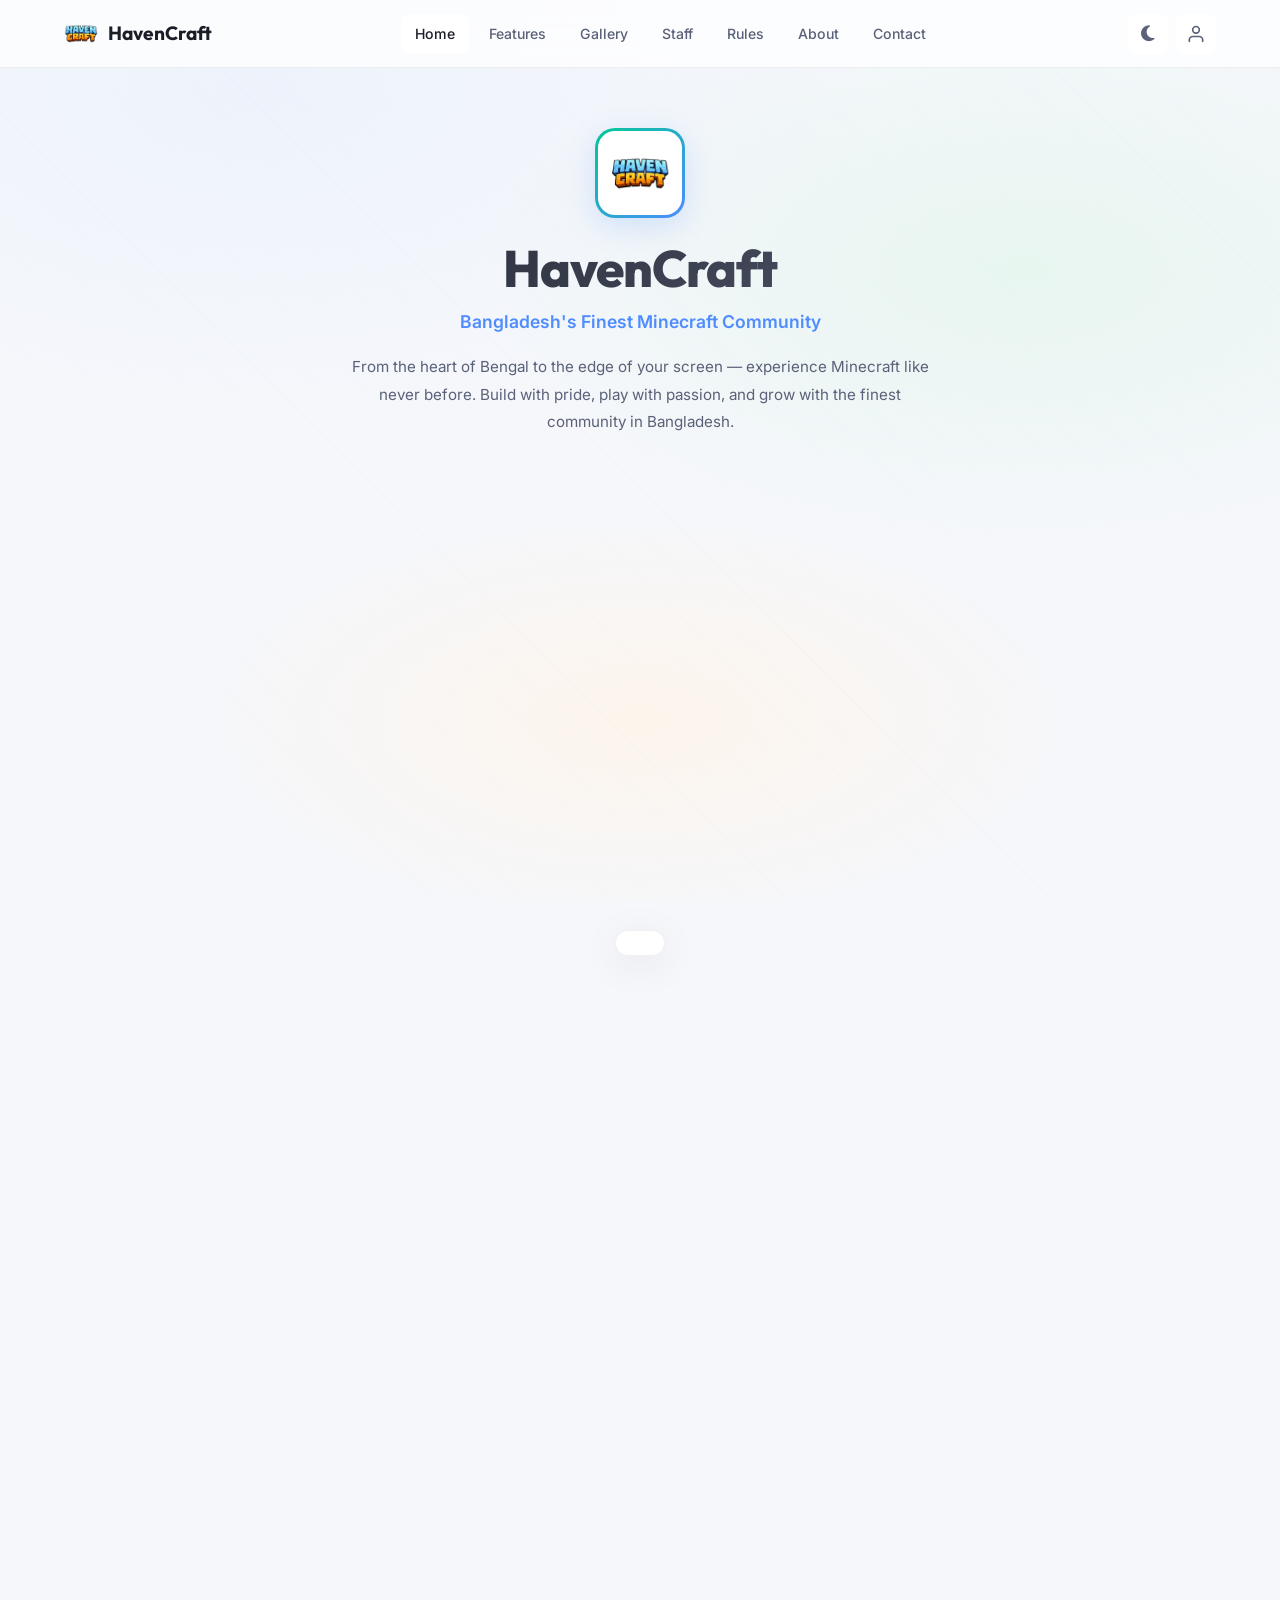
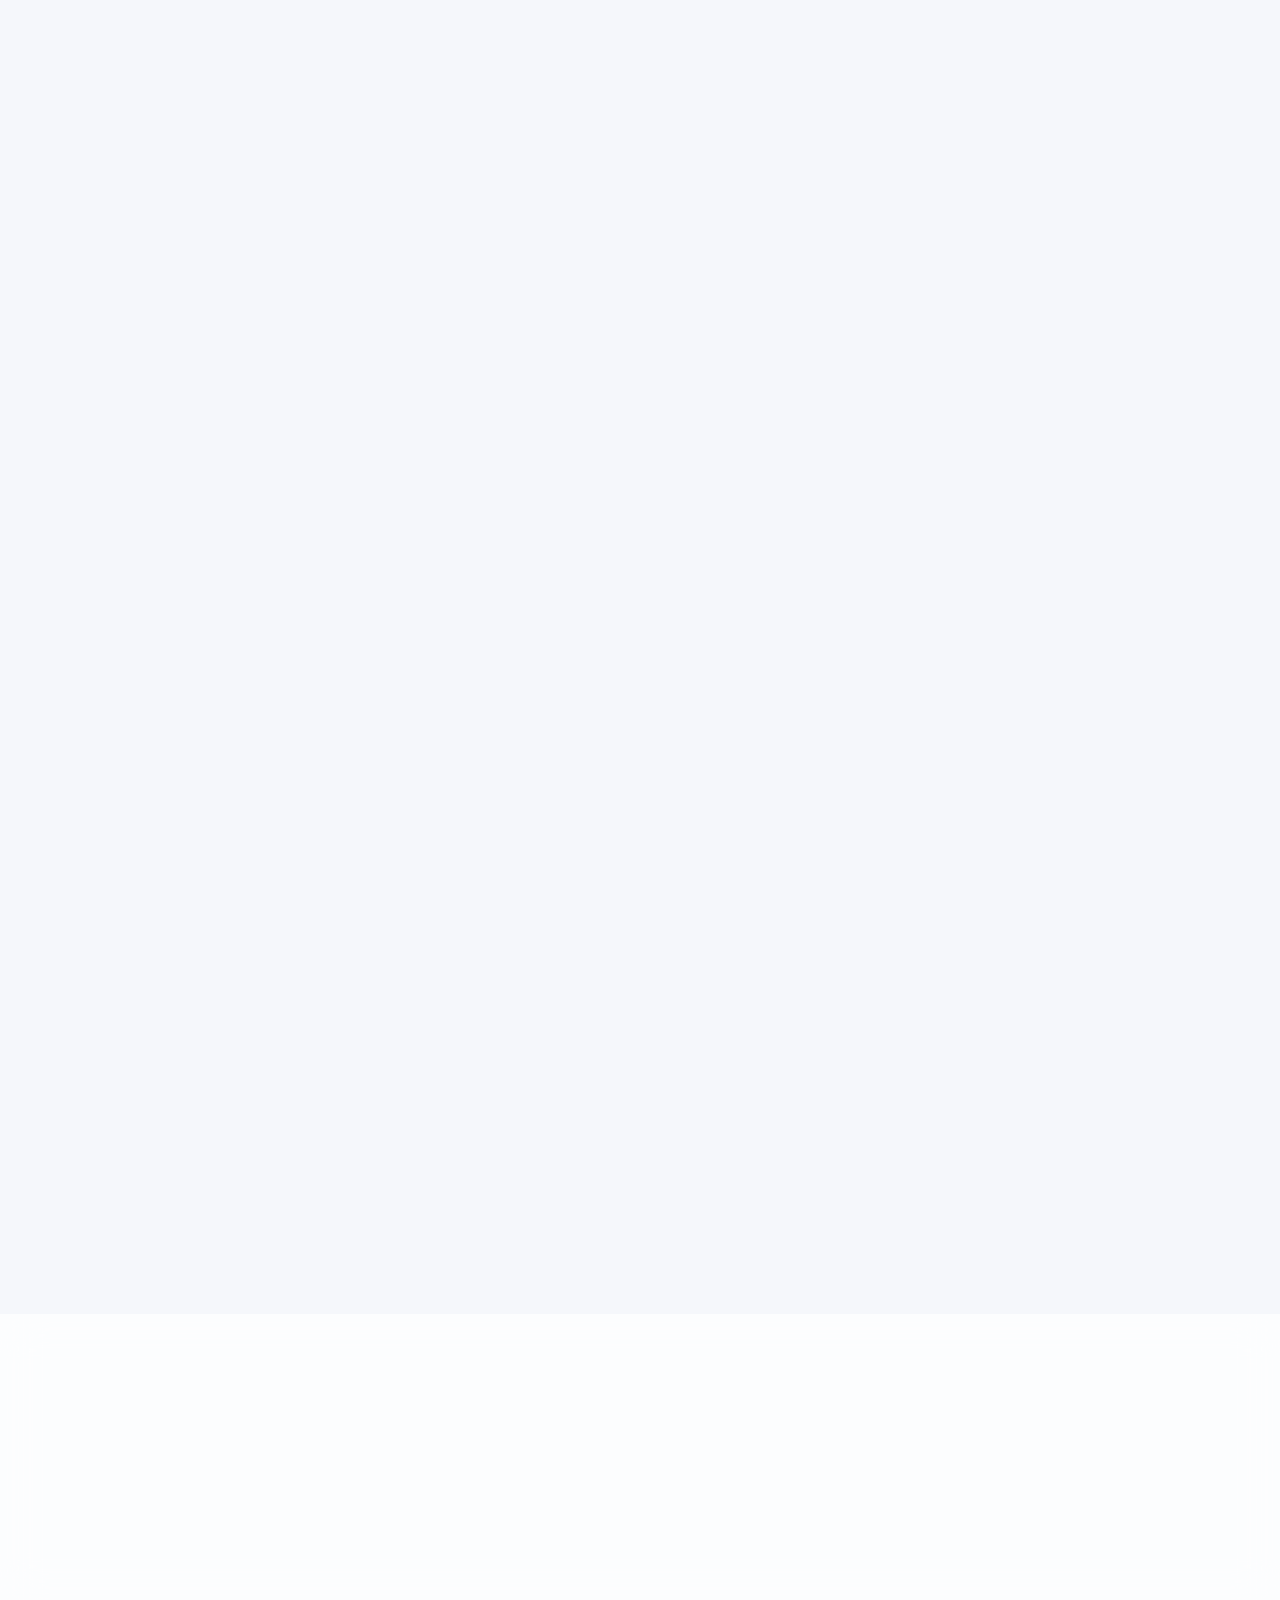
==== index.html @ 1050ac17 "Update index.html" ====
<!DOCTYPE html>
<html lang="en" data-theme="light">

<head>
    <meta charset="UTF-8" />
    <meta name="viewport" content="width=device-width, initial-scale=1.0" />
    <title>HavenCraft — Bangladesh's Finest Minecraft Community</title>
    <meta name="description"
        content="HavenCraft SMP is a Bangladeshi Minecraft survival server with land claim, PvP, and an active community. Join using IP: hvn.bd Port: 25666." />
    <meta name="keywords"
        content="HavenCraft, Minecraft, Bangladesh, Bangladeshi Minecraft Server, SMP, Survival, Java, Bedrock" />

    <!-- Open Graph / Twitter Meta Tags -->
    <meta property="og:type" content="website">
    <meta property="og:title" content="HavenCraft SMP - Bangladeshi Minecraft Server">
    <meta property="og:description"
        content="HavenCraft SMP is a Bangladeshi Minecraft survival server with land claim, PvP, and an active community. Join using IP: hvn.bd Port: 25666.">
    <meta property="og:image" content="logo.png">
    <meta name="twitter:card" content="summary_large_image">

    <!-- Favicon & Fonts & Icons -->
    <link rel="icon" href="logo.png" type="image/png" />
    <link rel="stylesheet" href="https://cdnjs.cloudflare.com/ajax/libs/font-awesome/6.4.0/css/all.min.css" />
    <link rel="stylesheet" href="style.css" />
</head>

<body>

    <!-- ============================================
       NAVBAR
       ============================================ -->
    <nav class="navbar" id="navbar">
        <div class="container">
            <a href="#" class="nav-brand">
                <img src="logo.png" alt="HavenCraft Logo" class="brand-logo" loading="lazy"
                    onerror="this.style.display='none';this.nextElementSibling.style.display='flex';" />
                <div class="brand-icon" style="display:none;">HC</div>
                <span>HavenCraft</span>
            </a>

            <div class="nav-links" id="navLinks">
                <a href="index.html" class="active">Home</a>
                <a href="features.html">Features</a>
                <a href="gallery.html">Gallery</a>
                <a href="staff.html">Staff</a>
                <a href="rules.html">Rules</a>
                <a href="about.html">About</a>
                <a href="contact.html">Contact</a>
            </div>

            <div class="nav-actions">
                <button class="nav-action-btn" id="themeToggle" aria-label="Toggle dark mode">
                    <i class="fa-solid fa-moon theme-icon"></i>
                </button>

                <!-- User / Gametag Login -->
                <div class="user-menu-wrapper" id="userMenuWrapper">
                    <button class="nav-action-btn user-btn" id="userBtn" aria-label="User account">
                        <img src="" alt="" class="user-head" id="userHead" style="display:none;" loading="lazy" />
                        <svg class="user-icon-svg" id="userIconDefault" width="20" height="20" viewBox="0 0 24 24"
                            fill="none" stroke="currentColor" stroke-width="2" stroke-linecap="round"
                            stroke-linejoin="round">
                            <path d="M20 21v-2a4 4 0 0 0-4-4H8a4 4 0 0 0-4 4v2"></path>
                            <circle cx="12" cy="7" r="4"></circle>
                        </svg>
                    </button>
                    <div class="user-dropdown" id="userDropdown">
                        <div class="user-dropdown-header">Login with Gametag</div>
                        <div class="user-dropdown-body">
                            <input type="text" id="gametagInput" class="gametag-input"
                                placeholder="Enter Minecraft username..." maxlength="16" />
                            <button class="btn btn-primary btn-sm gametag-submit" id="gametagSubmit">Login</button>
                        </div>
                        <div class="user-dropdown-logged" id="userLoggedIn" style="display:none;">
                            <img src="" alt="" class="user-dropdown-avatar" id="userDropdownAvatar" loading="lazy" />
                            <span class="user-dropdown-name" id="userDropdownName"></span>
                            <button class="btn btn-outline btn-sm" id="userLogout">Logout</button>
                        </div>
                    </div>
                </div>

                <button class="hamburger" id="hamburger" aria-label="Toggle menu">
                    <span></span>
                    <span></span>
                    <span></span>
                </button>
            </div>
        </div>
    </nav>

    <!-- ============================================
       HERO SECTION
       ============================================ -->
    <section class="hero" id="hero">
        <div class="container">

            <!-- Logo -->
            <div class="hero-logo">
                <div class="logo-shape">
                    <img src="logo.png" alt="HavenCraft Logo" class="hero-logo-img" loading="eager"
                        onerror="this.style.display='none';this.nextElementSibling.style.display='block';" />
                    <span class="logo-inner" style="display:none;">HC</span>
                </div>
            </div>

            <h1 class="hero-title" id="heroTitle">HavenCraft</h1>
            <p class="subtitle">Bangladesh's Finest Minecraft Community</p>
            <p class="description">
                From the heart of Bengal to the edge of your screen — experience Minecraft like never before.
                Build with pride, play with passion, and grow with the finest community in Bangladesh.
            </p>

            <!-- Player Status Card -->
            <div class="player-card reveal">
                <div class="status-badge" id="statusBadge">
                    <span class="status-dot"></span>
                    <span id="statusText">Connecting...</span>
                </div>

                <div class="player-count" id="playerCountLarge">
                    <span class="loading-skeleton"
                        style="display:inline-block;width:120px;height:40px;vertical-align:middle"></span>
                </div>

                <div class="server-ip-display" onclick="copyIP(this)" title="Click to copy">
                    <span>hvn.bd</span>
                    <i class="fa-solid fa-copy copy-icon"></i>
                </div>
            </div>

            <!-- Buttons -->
            <div class="hero-buttons reveal">
                <a href="https://discord.gg/3bBUcqCyz4" class="btn btn-primary"><i class="fa-brands fa-discord"></i>
                    Join Discord</a>
                <a href="https://www.facebook.com/hvnbd" class="btn btn-secondary"><i class="fa-solid fa-book"></i>
                    Blog</a>
            </div>

        </div>
    </section>

    <!-- ============================================
       WHY CHOOSE HAVENCRAFT
       ============================================ -->
    <section class="features" id="features">
        <div class="container">
            <div class="section-header reveal">
                <h2>Why HavenCraft?</h2>
                <p>Powerful tech. Rich culture. Real connections. From zero-lag gameplay to vibrant cultural events,
                    everything you love about Minecraft, crafted specifically for Bangladesh, with a community where
                    every player belongs.</p>
            </div>

            <div class="features-grid reveal-stagger">
                <div class="feature-card">
                    <div class="feature-icon"><i class="fa-solid fa-landmark"></i></div>
                    <h3>Festivals, Reimagined</h3>
                    <p>Your favorite Bangladeshi celebrations — now in Minecraft. Special events, cultural challenges,
                        and dedicated worlds where our traditions thrive.</p>
                </div>
                <div class="feature-card">
                    <div class="feature-icon"><i class="fa-solid fa-handshake"></i></div>
                    <h3>Active Bangladeshi Community</h3>
                    <p>Every division. Every district. One incredible community. Your next great friendship starts here.
                    </p>
                </div>
                <div class="feature-card">
                    <div class="feature-icon"><i class="fa-solid fa-hammer"></i></div>
                    <h3>Craft Our Landmarks</h3>
                    <p>Join hundreds of builders bringing Bangladesh to life. From Mughal forts to modern marvels, every
                        block celebrates our story. Your masterpiece starts here.</p>
                </div>
            </div>
        </div>
    </section>

    <!-- ============================================
       SERVER STATISTICS
       ============================================ -->
    <section class="statistics" id="statistics">
        <div class="container">
            <div class="section-header reveal">
                <h2>Server Statistics</h2>
                <p>Real-time HavenCraft Statistics</p>
            </div>

            <div class="stats-grid reveal-stagger">
                <div class="stat-card">
                    <div class="stat-icon"><i class="fa-solid fa-users"></i></div>
                    <div class="stat-value" id="statPlayers">—</div>
                    <div class="stat-label">Players Online</div>
                </div>
                <div class="stat-card">
                    <div class="stat-value" id="statStatus">
                        <span class="status-indicator status-indicator-lg" id="statusIndicator">
                            <span class="dot"></span> Checking...
                        </span>
                    </div>
                    <div class="stat-label">Server Status</div>
                </div>
                <div class="stat-card">
                    <div class="stat-icon"><i class="fa-solid fa-clock"></i></div>
                    <div class="stat-value">24/7</div>
                    <div class="stat-label">Uptime</div>
                </div>
                <div class="stat-card">
                    <div class="stat-icon"><i class="fa-solid fa-gamepad"></i></div>
                    <div class="stat-value">1.21+</div>
                    <div class="stat-label">Supported Version</div>
                </div>
            </div>
        </div>
    </section>

    <!-- ============================================
       JOIN GUIDE
       ============================================ -->
    <section class="join-guide" id="join">
        <div class="container">
            <div class="section-header reveal">
                <h2>How to Join HavenCraft</h2>
                <p>Getting started is easy! Follow these three simple steps to join our community.</p>
            </div>
            <div class="join-steps reveal-stagger">
                <div class="step-card">
                    <div class="step-icon"><i class="fa-solid fa-gamepad"></i></div>
                    <h3>1. Open Minecraft</h3>
                    <p>Launch Minecraft Java or Bedrock Edition (Version 1.21+ recommended).</p>
                </div>
                <div class="step-card">
                    <div class="step-icon"><i class="fa-solid fa-server"></i></div>
                    <h3>2. Add Server</h3>
                    <p>Go to Multiplayer, click "Add Server", and enter our details.</p>
                </div>
                <div class="step-card">
                    <div class="step-icon"><i class="fa-solid fa-play"></i></div>
                    <h3>3. Connect & Play</h3>
                    <p>Server Address: <strong>hvn.bd</strong><br>Port: <strong>25666</strong></p>
                </div>
            </div>
        </div>
    </section>

    <!-- ============================================
       FAQ SECTION
       ============================================ -->
    <section class="faq" id="faq">
        <div class="container">
            <div class="section-header reveal">
                <h2>Frequently Asked Questions</h2>
                <p>Got questions? We've got answers.</p>
            </div>
            <div class="faq-grid reveal-stagger">
                <div class="faq-item">
                    <h3><i class="fa-solid fa-circle-question text-primary"></i> Is Bedrock supported?</h3>
                    <p>Yes! You can join using Minecraft Bedrock Edition. Just use IP: <strong>hvn.bd</strong> and Port:
                        <strong>25666</strong>.
                    </p>
                </div>
                <div class="faq-item">
                    <h3><i class="fa-solid fa-circle-question text-primary"></i> Which version can join?</h3>
                    <p>Our server supports versions 1.21 and above to ensure the best performance and features.</p>
                </div>
                <div class="faq-item">
                    <h3><i class="fa-solid fa-circle-question text-primary"></i> Is PvP allowed?</h3>
                    <p>PvP is enabled in specific zones and arenas, but survival builds are protected from griefing.</p>
                </div>
                <div class="faq-item">
                    <h3><i class="fa-solid fa-circle-question text-primary"></i> How do I claim land?</h3>
                    <p>We use a simple claim system. Use a golden shovel to select the corners of your land to protect
                        it.</p>
                </div>
            </div>
        </div>
    </section>

    <!-- ============================================
       READY TO JOIN (CTA)
       ============================================ -->
    <section class="cta-section" id="cta">
        <div class="container">
            <div class="cta-content reveal">

                <h2>Are you ready to join?</h2>
                <p>
                    Come be a part of the largest Bangladeshi Minecraft community. Explore cultural
                    landmarks, meet fellow players, and build your own legacy in our vibrant world. Let’s celebrate our
                    culture, one block at a time!
                </p>

                <!-- Large IP Box -->
                <div class="ip-display-box">
                    <div class="ip-display-label">Server Address</div>
                    <div class="ip-display-value">hvn.bd</div>
                    <button class="copy-ip-btn" onclick="copyIP(this)">
                        <svg width="16" height="16" viewBox="0 0 24 24" fill="none" stroke="currentColor"
                            stroke-width="2.5" stroke-linecap="round" stroke-linejoin="round">
                            <rect x="9" y="9" width="13" height="13" rx="2" ry="2"></rect>
                            <path d="M5 15H4a2 2 0 0 1-2-2V4a2 2 0 0 1 2-2h9a2 2 0 0 1 2 2v1"></path>
                        </svg>
                        <span class="copy-btn-text">Copy IP</span>
                    </button>
                </div>

                <!-- Connection Boxes -->
                <div class="connection-boxes">
                    <!-- Java Edition -->
                    <div class="connection-box">
                        <div class="connection-box-icon">
                            <svg width="28" height="28" viewBox="0 0 24 24" fill="none" stroke="currentColor"
                                stroke-width="1.5">
                                <path d="M2 12c0 5.523 4.477 10 10 10s10-4.477 10-10S17.523 2 12 2 2 6.477 2 12z" />
                                <path d="M8 14s1.5 2 4 2 4-2 4-2" />
                                <path d="M9 9h.01M15 9h.01" />
                            </svg>
                        </div>
                        <h3>Java Edition</h3>
                        <div class="connection-address">hvn.bd:25666</div>
                        <p>Use this address to connect from <strong>Minecraft Java Edition</strong>.</p>
                    </div>
                    <!-- Bedrock Edition -->
                    <div class="connection-box">
                        <div class="connection-box-icon">
                            <svg width="28" height="28" viewBox="0 0 24 24" fill="none" stroke="currentColor"
                                stroke-width="1.5">
                                <rect x="5" y="2" width="14" height="20" rx="2" ry="2" />
                                <path d="M12 18h.01" />
                            </svg>
                        </div>
                        <h3>Bedrock Edition</h3>
                        <div class="connection-address-split">
                            <div>IP: <strong>hvn.bd</strong></div>
                            <div>Port: <strong>25666</strong></div>
                        </div>
                        <p>Use this IP and port to connect from <strong>Minecraft Bedrock Edition</strong>.</p>
                    </div>
                </div>

                <!-- CTA Buttons -->
                <div class="cta-buttons">
                    <a href="https://discord.gg/3bBUcqCyz4" class="btn btn-primary btn-sm" target="_blank"
                        rel="noopener noreferrer"><i class="fa-brands fa-discord"></i> Discord Community</a>
                    <a href="#" class="btn btn-accent btn-sm" target="_blank" rel="noopener noreferrer"><i
                            class="fa-solid fa-shopping-cart"></i> Store</a>
                </div>

            </div>
        </div>
    </section>

    <!-- ============================================
       SOCIAL MEDIA SECTION
       ============================================ -->
    <section class="social-section" id="social">
        <div class="container">
            <div class="section-header reveal">
                <h2>Connect With Us</h2>
                <p>Follow us on social media for updates, events, and community highlights.</p>
            </div>
            <div class="social-icons-row reveal">
                <a href="https://discord.gg/3bBUcqCyz4" class="social-icon-card" title="Discord" aria-label="Discord"
                    target="_blank" rel="noopener noreferrer">
                    <svg viewBox="0 0 24 24" width="32" height="32" fill="currentColor">
                        <path
                            d="M20.317 4.37a19.791 19.791 0 0 0-4.885-1.515.074.074 0 0 0-.079.037c-.21.375-.444.864-.608 1.25a18.27 18.27 0 0 0-5.487 0 12.64 12.64 0 0 0-.617-1.25.077.077 0 0 0-.079-.037A19.736 19.736 0 0 0 3.677 4.37a.07.07 0 0 0-.032.027C.533 9.046-.32 13.58.099 18.057a.082.082 0 0 0 .031.057 19.9 19.9 0 0 0 5.993 3.03.078.078 0 0 0 .084-.028 14.09 14.09 0 0 0 1.226-1.994.076.076 0 0 0-.041-.106 13.107 13.107 0 0 1-1.872-.892.077.077 0 0 1-.008-.128 10.2 10.2 0 0 0 .372-.292.074.074 0 0 1 .077-.01c3.928 1.793 8.18 1.793 12.062 0a.074.074 0 0 1 .078.01c.12.098.246.198.373.292a.077.077 0 0 1-.006.127 12.299 12.299 0 0 1-1.873.892.077.077 0 0 0-.041.107c.36.698.772 1.362 1.225 1.993a.076.076 0 0 0 .084.028 19.839 19.839 0 0 0 6.002-3.03.077.077 0 0 0 .032-.054c.5-5.177-.838-9.674-3.549-13.66a.061.061 0 0 0-.031-.03zM8.02 15.33c-1.183 0-2.157-1.085-2.157-2.419 0-1.333.956-2.419 2.157-2.419 1.21 0 2.176 1.095 2.157 2.42 0 1.333-.956 2.418-2.157 2.418zm7.975 0c-1.183 0-2.157-1.085-2.157-2.419 0-1.333.955-2.419 2.157-2.419 1.21 0 2.176 1.095 2.157 2.42 0 1.333-.946 2.418-2.157 2.418z" />
                    </svg>
                    <span>Discord</span>
                </a>
                <a href="https://www.facebook.com/hvnbd" class="social-icon-card" title="Facebook" aria-label="Facebook"
                    target="_blank" rel="noopener noreferrer">
                    <svg viewBox="0 0 24 24" width="32" height="32" fill="currentColor">
                        <path
                            d="M24 12.073c0-6.627-5.373-12-12-12s-12 5.373-12 12c0 5.99 4.388 10.954 10.125 11.854v-8.385H7.078v-3.47h3.047V9.43c0-3.007 1.792-4.669 4.533-4.669 1.312 0 2.686.235 2.686.235v2.953H15.83c-1.491 0-1.956.925-1.956 1.874v2.25h3.328l-.532 3.47h-2.796v8.385C19.612 23.027 24 18.062 24 12.073z" />
                    </svg>
                    <span>Facebook</span>
                </a>
                <a href="https://www.youtube.com/hvnbd" class="social-icon-card" title="YouTube" aria-label="YouTube"
                    target="_blank" rel="noopener noreferrer">
                    <svg viewBox="0 0 24 24" width="32" height="32" fill="currentColor">
                        <path
                            d="M23.498 6.186a3.016 3.016 0 0 0-2.122-2.136C19.505 3.545 12 3.545 12 3.545s-7.505 0-9.377.505A3.017 3.017 0 0 0 .502 6.186C0 8.07 0 12 0 12s0 3.93.502 5.814a3.016 3.016 0 0 0 2.122 2.136c1.871.505 9.376.505 9.376.505s7.505 0 9.377-.505a3.015 3.015 0 0 0 2.122-2.136C24 15.93 24 12 24 12s0-3.93-.502-5.814zM9.545 15.568V8.432L15.818 12l-6.273 3.568z" />
                    </svg>
                    <span>YouTube</span>
                </a>
                <a href="https://www.instagram.com/hvnbd" class="social-icon-card" title="Instagram"
                    aria-label="Instagram" target="_blank" rel="noopener noreferrer">
                    <svg viewBox="0 0 24 24" width="32" height="32" fill="currentColor">
                        <path
                            d="M12 0C8.74 0 8.333.015 7.053.072 5.775.132 4.905.333 4.14.63c-.789.306-1.459.717-2.126 1.384S.935 3.35.63 4.14C.333 4.905.131 5.775.072 7.053.012 8.333 0 8.74 0 12s.015 3.667.072 4.947c.06 1.277.261 2.148.558 2.913.306.788.717 1.459 1.384 2.126.667.666 1.336 1.079 2.126 1.384.766.296 1.636.499 2.913.558C8.333 23.988 8.74 24 12 24s3.667-.015 4.947-.072c1.277-.06 2.148-.262 2.913-.558.788-.306 1.459-.718 2.126-1.384.666-.667 1.079-1.335 1.384-2.126.296-.765.499-1.636.558-2.913.06-1.28.072-1.687.072-4.947s-.015-3.667-.072-4.947c-.06-1.277-.262-2.149-.558-2.913-.306-.789-.718-1.459-1.384-2.126C21.319 1.347 20.651.935 19.86.63c-.765-.297-1.636-.499-2.913-.558C15.667.012 15.26 0 12 0zm0 2.16c3.203 0 3.585.016 4.85.071 1.17.055 1.805.249 2.227.415.562.217.96.477 1.382.896.419.42.679.819.896 1.381.164.422.36 1.057.413 2.227.057 1.266.07 1.646.07 4.85s-.015 3.585-.074 4.85c-.061 1.17-.256 1.805-.421 2.227-.224.562-.479.96-.899 1.382-.419.419-.824.679-1.38.896-.42.164-1.065.36-2.235.413-1.274.057-1.649.07-4.859.07-3.211 0-3.586-.015-4.859-.074-1.171-.061-1.816-.256-2.236-.421-.569-.224-.96-.479-1.379-.899-.421-.419-.69-.824-.9-1.38-.165-.42-.359-1.065-.42-2.235-.045-1.26-.061-1.649-.061-4.844 0-3.196.016-3.586.061-4.861.061-1.17.255-1.814.42-2.234.21-.57.479-.96.9-1.381.419-.419.81-.689 1.379-.898.42-.166 1.051-.361 2.221-.421 1.275-.045 1.65-.06 4.859-.06l.045.03zm0 3.678a6.162 6.162 0 1 0 0 12.324 6.162 6.162 0 1 0 0-12.324zM12 16c-2.21 0-4-1.79-4-4s1.79-4 4-4 4 1.79 4 4-1.79 4-4 4zm7.846-10.405a1.441 1.441 0 1 1-2.882 0 1.441 1.441 0 0 1 2.882 0z" />
                    </svg>
                    <span>Instagram</span>
                </a>
            </div>
        </div>
    </section>

    <!-- ============================================
       FOOTER
       ============================================ -->
    <footer class="footer" id="footer" style="padding: 40px 0; margin-top: 60px; text-align: center;">
        <div class="container" style="border-top: 1px solid var(--border); padding-top: 40px;">
            <div style="margin-bottom: 20px;">
                <a href="index.html"
                    style="color: var(--text-secondary); text-decoration: none; margin: 0 10px; font-weight: 500;">Home</a>
                <a href="features.html"
                    style="color: var(--text-secondary); text-decoration: none; margin: 0 10px; font-weight: 500;">Features</a>
                <a href="rules.html"
                    style="color: var(--text-secondary); text-decoration: none; margin: 0 10px; font-weight: 500;">Rules</a>
                <a href="gallery.html"
                    style="color: var(--text-secondary); text-decoration: none; margin: 0 10px; font-weight: 500;">Gallery</a>
            </div>
            <div style="margin-bottom: 20px;">
                <a href="https://discord.gg/3bBUcqCyz4" target="_blank" rel="noopener noreferrer"
                    style="color: var(--primary); font-size: 1.8rem; text-decoration: none; display: inline-block; transition: transform 0.2s;"
                    onmouseover="this.style.transform='scale(1.1)'" onmouseout="this.style.transform='scale(1)'"><i
                        class="fa-brands fa-discord"></i></a>
            </div>
            <p style="color: var(--text-muted); font-size: 0.95rem; line-height: 1.6;">
                &copy; 2026 HavenCraft SMP<br>
                Bangladeshi Minecraft Community
            </p>
        </div>
    </footer>

    <!-- Toast Notification -->
    <div class="toast" id="toast"></div>

    <!-- Hidden elements for JS references -->
    <span id="playerCount" style="display:none">0</span>
    <span id="playerMax" style="display:none">0</span>

    <script src="script.js"></script>
</body>

</html>
---- style.css ----
/* ============================================
   HavenCraft — Minecraft Server Website
   Design System & Styles
   ============================================ */

@import url('https://fonts.googleapis.com/css2?family=Inter:wght@300;400;500;600;700&family=Outfit:wght@400;500;600;700;800&display=swap');

/* --- CSS Custom Properties --- */
:root {
  --primary: #4f8cff;
  --secondary: #00c896;
  --accent: #ff8a00;
  --bg-gradient-1: #eef3fb;
  --bg-gradient-2: #e8f6f0;
  --bg-gradient-3: #fdf5ec;
  --bg: #f5f7fb;
  --surface: rgba(255, 255, 255, 0.72);
  --surface-solid: #ffffff;
  --surface-hover: rgba(255, 255, 255, 0.88);
  --text: #1a1d26;
  --text-secondary: #5a6178;
  --text-muted: #8b92a8;
  --border: rgba(0, 0, 0, 0.06);
  --border-strong: rgba(0, 0, 0, 0.1);
  --shadow-sm: 0 2px 8px rgba(0, 0, 0, 0.04);
  --shadow-md: 0 4px 20px rgba(0, 0, 0, 0.06);
  --shadow-lg: 0 8px 40px rgba(0, 0, 0, 0.08);
  --shadow-xl: 0 16px 60px rgba(0, 0, 0, 0.1);
  --radius-sm: 8px;
  --radius-md: 14px;
  --radius-lg: 20px;
  --radius-xl: 28px;
  --blur: 20px;
  --font-body: 'Inter', -apple-system, sans-serif;
  --font-heading: 'Outfit', 'Inter', sans-serif;
  --nav-height: 68px;
  --online-glow: #00c896;
  --transition: 0.3s cubic-bezier(0.4, 0, 0.2, 1);
}

/* --- Dark Mode --- */
[data-theme="dark"] {
  --bg-gradient-1: #0f1117;
  --bg-gradient-2: #111520;
  --bg-gradient-3: #15121a;
  --bg: #0e1018;
  --surface: rgba(30, 34, 48, 0.72);
  --surface-solid: #1a1e2e;
  --surface-hover: rgba(36, 40, 58, 0.88);
  --text: #e8eaf0;
  --text-secondary: #a0a6bc;
  --text-muted: #6b7190;
  --border: rgba(255, 255, 255, 0.06);
  --border-strong: rgba(255, 255, 255, 0.1);
  --shadow-sm: 0 2px 8px rgba(0, 0, 0, 0.2);
  --shadow-md: 0 4px 20px rgba(0, 0, 0, 0.25);
  --shadow-lg: 0 8px 40px rgba(0, 0, 0, 0.3);
  --shadow-xl: 0 16px 60px rgba(0, 0, 0, 0.35);
}

/* --- Reset & Base --- */
*,
*::before,
*::after {
  margin: 0;
  padding: 0;
  box-sizing: border-box;
}

html {
  scroll-behavior: smooth;
  font-size: 16px;
}

body {
  font-family: var(--font-body);
  color: var(--text);
  background: var(--bg);
  line-height: 1.7;
  overflow-x: hidden;
  min-height: 100vh;
}

body::before {
  content: '';
  position: fixed;
  inset: 0;
  z-index: -2;
  background:
    radial-gradient(ellipse 80% 60% at 20% 10%, var(--bg-gradient-1) 0%, transparent 60%),
    radial-gradient(ellipse 70% 50% at 80% 30%, var(--bg-gradient-2) 0%, transparent 60%),
    radial-gradient(ellipse 60% 40% at 50% 80%, var(--bg-gradient-3) 0%, transparent 60%),
    var(--bg);
}

body::after {
  content: '';
  position: fixed;
  inset: 0;
  z-index: -1;
  background-image:
    repeating-linear-gradient(45deg,
      transparent,
      transparent 30px,
      rgba(79, 140, 255, 0.015) 30px,
      rgba(79, 140, 255, 0.015) 31px);
  pointer-events: none;
}

a {
  text-decoration: none;
  color: inherit;
  transition: color var(--transition);
}

img {
  max-width: 100%;
  display: block;
}

ul {
  list-style: none;
}

h1,
h2,
h3,
h4,
h5,
h6 {
  font-family: var(--font-heading);
  font-weight: 700;
  line-height: 1.2;
  color: var(--text);
}

.container {
  width: 100%;
  max-width: 1200px;
  margin: 0 auto;
  padding: 0 24px;
}

section {
  padding: 80px 0;
}

/* ============================================
   NAVBAR
   ============================================ */
.navbar {
  position: fixed;
  top: 0;
  left: 0;
  right: 0;
  height: var(--nav-height);
  z-index: 1000;
  background: var(--surface);
  backdrop-filter: blur(var(--blur));
  -webkit-backdrop-filter: blur(var(--blur));
  border-bottom: 1px solid var(--border);
  transition: box-shadow var(--transition);
}

.navbar.scrolled {
  box-shadow: var(--shadow-md);
}

.navbar .container {
  display: flex;
  align-items: center;
  justify-content: space-between;
  height: 100%;
}

.nav-brand {
  display: flex;
  align-items: center;
  gap: 10px;
  font-family: var(--font-heading);
  font-weight: 700;
  font-size: 1.2rem;
  color: var(--text);
}

.brand-logo {
  width: 34px;
  height: 34px;
  border-radius: var(--radius-sm);
  object-fit: contain;
}

.nav-brand .brand-icon {
  width: 36px;
  height: 36px;
  background: linear-gradient(135deg, var(--primary), var(--secondary));
  border-radius: var(--radius-sm);
  display: flex;
  align-items: center;
  justify-content: center;
  color: #fff;
  font-size: 18px;
  font-weight: 800;
}

.nav-links {
  display: flex;
  align-items: center;
  gap: 6px;
}

.nav-links a {
  padding: 8px 14px;
  font-size: 0.88rem;
  font-weight: 500;
  color: var(--text-secondary);
  border-radius: var(--radius-sm);
  transition: all var(--transition);
}

.nav-links a:hover,
.nav-links a.active {
  color: var(--text);
  background: var(--surface-hover);
}

.nav-actions {
  display: flex;
  align-items: center;
  gap: 8px;
}

.nav-action-btn {
  width: 40px;
  height: 40px;
  border: none;
  background: var(--surface-hover);
  border-radius: var(--radius-sm);
  cursor: pointer;
  display: flex;
  align-items: center;
  justify-content: center;
  color: var(--text-secondary);
  font-size: 18px;
  transition: all var(--transition);
}

.nav-action-btn:hover {
  color: var(--text);
  background: var(--border-strong);
  transform: scale(1.05);
}

/* User Menu / Gametag Login */
.user-menu-wrapper {
  position: relative;
}

.user-btn {
  position: relative;
  overflow: hidden;
}

.user-head {
  width: 28px;
  height: 28px;
  border-radius: 4px;
  image-rendering: pixelated;
}

.user-icon-svg {
  width: 20px;
  height: 20px;
}

.user-dropdown {
  position: absolute;
  top: calc(100% + 10px);
  right: 0;
  width: 280px;
  background: var(--surface-solid);
  border: 1px solid var(--border);
  border-radius: var(--radius-md);
  box-shadow: var(--shadow-lg);
  opacity: 0;
  visibility: hidden;
  transform: translateY(-8px);
  transition: all var(--transition);
  z-index: 1001;
  overflow: hidden;
}

.user-dropdown.open {
  opacity: 1;
  visibility: visible;
  transform: translateY(0);
}

.user-dropdown-header {
  padding: 14px 18px 10px;
  font-size: 0.85rem;
  font-weight: 700;
  color: var(--text);
  border-bottom: 1px solid var(--border);
}

.user-dropdown-body {
  padding: 14px 18px 16px;
  display: flex;
  flex-direction: column;
  gap: 10px;
}

.gametag-input {
  width: 100%;
  padding: 10px 14px;
  border: 1px solid var(--border-strong);
  border-radius: var(--radius-sm);
  font-family: var(--font-body);
  font-size: 0.88rem;
  color: var(--text);
  background: var(--bg);
  outline: none;
  transition: border-color var(--transition);
}

.gametag-input:focus {
  border-color: var(--primary);
}

.gametag-submit {
  width: 100%;
  justify-content: center;
}

.user-dropdown-logged {
  padding: 16px 18px;
  display: flex;
  align-items: center;
  gap: 12px;
  flex-wrap: wrap;
}

.user-dropdown-avatar {
  width: 40px;
  height: 40px;
  border-radius: 6px;
  image-rendering: pixelated;
}

.user-dropdown-name {
  font-weight: 700;
  font-size: 0.95rem;
  color: var(--text);
  flex: 1;
}

.hamburger {
  display: none;
  flex-direction: column;
  gap: 5px;
  cursor: pointer;
  border: none;
  background: none;
  padding: 6px;
  z-index: 1001;
}

.hamburger span {
  display: block;
  width: 22px;
  height: 2px;
  background: var(--text);
  border-radius: 2px;
  transition: all var(--transition);
}

.hamburger.active span:nth-child(1) {
  transform: rotate(45deg) translate(5px, 5px);
}

.hamburger.active span:nth-child(2) {
  opacity: 0;
}

.hamburger.active span:nth-child(3) {
  transform: rotate(-45deg) translate(5px, -5px);
}

/* ============================================
   HERO SECTION
   ============================================ */
.hero {
  padding-top: calc(var(--nav-height) + 60px);
  padding-bottom: 80px;
  text-align: center;
  position: relative;
}

.hero-logo {
  width: 90px;
  height: 90px;
  margin: 0 auto 20px;
  position: relative;
}

.hero-logo .logo-shape {
  width: 90px;
  height: 90px;
  background: linear-gradient(135deg, var(--secondary) 0%, var(--primary) 100%);
  border-radius: var(--radius-lg);
  display: flex;
  align-items: center;
  justify-content: center;
  box-shadow: 0 8px 30px rgba(79, 140, 255, 0.2);
  position: relative;
  overflow: hidden;
}

.hero-logo .logo-shape::before {
  content: '';
  position: absolute;
  inset: 3px;
  background: var(--surface-solid);
  border-radius: 17px;
}

.hero-logo-img {
  width: 60px;
  height: 60px;
  position: relative;
  z-index: 1;
  object-fit: contain;
  image-rendering: auto;
}

.hero-logo .logo-shape .logo-inner {
  position: relative;
  z-index: 1;
  font-size: 36px;
  font-weight: 800;
  font-family: var(--font-heading);
  background: linear-gradient(135deg, var(--secondary), var(--primary));
  -webkit-background-clip: text;
  -webkit-text-fill-color: transparent;
  background-clip: text;
}

/* Hero Title Animation */
.hero-title {
  font-size: 3.2rem;
  font-weight: 800;
  margin-bottom: 8px;
  letter-spacing: -1px;
  background: linear-gradient(135deg, var(--text) 0%, var(--text-secondary) 100%);
  -webkit-background-clip: text;
  -webkit-text-fill-color: transparent;
  background-clip: text;
  animation: titleReveal 1.2s cubic-bezier(0.16, 1, 0.3, 1) forwards;
}

@keyframes titleReveal {
  0% {
    opacity: 0;
    transform: translateY(30px) scale(0.95);
    letter-spacing: 8px;
    filter: blur(8px);
  }

  60% {
    opacity: 1;
    filter: blur(0px);
  }

  100% {
    opacity: 1;
    transform: translateY(0) scale(1);
    letter-spacing: -1px;
    filter: blur(0px);
  }
}

.hero .subtitle {
  font-size: 1.1rem;
  font-weight: 600;
  color: var(--primary);
  margin-bottom: 16px;
  animation: fadeInUp 0.8s ease 0.3s both;
}

.hero .description {
  font-size: 0.95rem;
  color: var(--text-secondary);
  max-width: 580px;
  margin: 0 auto 40px;
  line-height: 1.8;
  animation: fadeInUp 0.8s ease 0.5s both;
}

@keyframes fadeInUp {
  from {
    opacity: 0;
    transform: translateY(20px);
  }

  to {
    opacity: 1;
    transform: translateY(0);
  }
}

/* Player Status Card */
.player-card {
  max-width: 420px;
  margin: 0 auto 30px;
  background: var(--surface);
  backdrop-filter: blur(var(--blur));
  -webkit-backdrop-filter: blur(var(--blur));
  border: 1px solid var(--border);
  border-radius: var(--radius-lg);
  padding: 28px 32px;
  box-shadow: var(--shadow-lg);
  transition: transform var(--transition), box-shadow var(--transition);
}

.player-card:hover {
  transform: translateY(-4px);
  box-shadow: var(--shadow-xl);
}

.status-badge {
  display: inline-flex;
  align-items: center;
  gap: 8px;
  padding: 6px 16px;
  background: rgba(0, 200, 150, 0.1);
  border: 1px solid rgba(0, 200, 150, 0.2);
  border-radius: 50px;
  font-size: 0.82rem;
  font-weight: 600;
  color: var(--secondary);
  margin-bottom: 16px;
}

.status-badge.offline {
  background: rgba(255, 80, 80, 0.1);
  border-color: rgba(255, 80, 80, 0.2);
  color: #ff5050;
}

.status-dot {
  width: 8px;
  height: 8px;
  background: var(--secondary);
  border-radius: 50%;
  animation: pulse-dot 2s ease-in-out infinite;
}

.status-badge.offline .status-dot {
  background: #ff5050;
  animation: none;
}

@keyframes pulse-dot {

  0%,
  100% {
    opacity: 1;
    box-shadow: 0 0 0 0 rgba(0, 200, 150, 0.4);
  }

  50% {
    opacity: 0.7;
    box-shadow: 0 0 0 6px rgba(0, 200, 150, 0);
  }
}

.player-count {
  font-family: var(--font-heading);
  font-size: 3rem;
  font-weight: 800;
  color: var(--text);
  line-height: 1;
  margin-bottom: 6px;
}

.player-count span {
  color: var(--text-muted);
  font-size: 1.4rem;
  font-weight: 500;
}

.server-ip-display {
  display: inline-flex;
  align-items: center;
  gap: 8px;
  padding: 8px 20px;
  background: var(--surface-hover);
  border: 1px solid var(--border);
  border-radius: var(--radius-sm);
  font-family: 'JetBrains Mono', monospace;
  font-size: 0.95rem;
  font-weight: 600;
  color: var(--text);
  cursor: pointer;
  transition: all var(--transition);
}

.server-ip-display:hover {
  border-color: var(--primary);
  background: rgba(79, 140, 255, 0.06);
}

.server-ip-display .copy-icon {
  font-size: 14px;
  color: var(--text-muted);
}

/* Hero Buttons */
.hero-buttons {
  display: flex;
  justify-content: center;
  gap: 12px;
  margin-top: 24px;
}

.btn {
  display: inline-flex;
  align-items: center;
  gap: 8px;
  padding: 12px 28px;
  border-radius: var(--radius-md);
  font-family: var(--font-body);
  font-size: 0.9rem;
  font-weight: 600;
  cursor: pointer;
  border: none;
  transition: all var(--transition);
  text-decoration: none;
}

.btn-primary {
  background: linear-gradient(135deg, var(--primary), #6ba0ff);
  color: #fff;
  box-shadow: 0 4px 16px rgba(79, 140, 255, 0.3);
}

.btn-primary:hover {
  transform: translateY(-2px);
  box-shadow: 0 6px 24px rgba(79, 140, 255, 0.4);
}

.btn-secondary {
  background: var(--surface);
  backdrop-filter: blur(10px);
  color: var(--text);
  border: 1px solid var(--border);
  box-shadow: var(--shadow-sm);
}

.btn-secondary:hover {
  transform: translateY(-2px);
  box-shadow: var(--shadow-md);
  border-color: var(--border-strong);
}

.btn-accent {
  background: linear-gradient(135deg, var(--secondary), #33d9ad);
  color: #fff;
  box-shadow: 0 4px 16px rgba(0, 200, 150, 0.3);
}

.btn-accent:hover {
  transform: translateY(-2px);
  box-shadow: 0 6px 24px rgba(0, 200, 150, 0.4);
}

.btn-outline {
  background: transparent;
  color: var(--text-secondary);
  border: 1px solid var(--border-strong);
}

.btn-outline:hover {
  background: var(--surface);
  color: var(--text);
  transform: translateY(-2px);
}

.btn-sm {
  padding: 8px 18px;
  font-size: 0.82rem;
}

/* ============================================
   FEATURES SECTION
   ============================================ */
.features {
  text-align: center;
}

.section-header {
  margin-bottom: 50px;
}

.section-header h2 {
  font-size: 2.2rem;
  font-weight: 800;
  margin-bottom: 12px;
  letter-spacing: -0.5px;
}

.section-header p {
  font-size: 0.95rem;
  color: var(--text-secondary);
  max-width: 600px;
  margin: 0 auto;
  line-height: 1.7;
}

.features-grid {
  display: grid;
  grid-template-columns: repeat(3, 1fr);
  gap: 24px;
}

.feature-card {
  background: var(--surface);
  backdrop-filter: blur(var(--blur));
  -webkit-backdrop-filter: blur(var(--blur));
  border: 1px solid var(--border);
  border-radius: var(--radius-lg);
  padding: 36px 28px;
  text-align: center;
  box-shadow: var(--shadow-sm);
  transition: all var(--transition);
  position: relative;
  overflow: hidden;
}

.feature-card::before {
  content: '';
  position: absolute;
  top: 0;
  left: 0;
  right: 0;
  height: 3px;
  opacity: 0;
  transition: opacity var(--transition);
}

.feature-card:nth-child(1)::before {
  background: linear-gradient(90deg, var(--primary), var(--secondary));
}

.feature-card:nth-child(2)::before {
  background: linear-gradient(90deg, var(--secondary), var(--accent));
}

.feature-card:nth-child(3)::before {
  background: linear-gradient(90deg, var(--accent), var(--primary));
}

.feature-card:hover {
  transform: translateY(-8px);
  box-shadow: var(--shadow-lg);
  border-color: var(--border-strong);
}

.feature-card:hover::before {
  opacity: 1;
}

.feature-icon {
  width: 68px;
  height: 68px;
  margin: 0 auto 20px;
  border-radius: var(--radius-md);
  display: flex;
  align-items: center;
  justify-content: center;
  font-size: 30px;
}

.feature-card:nth-child(1) .feature-icon {
  background: linear-gradient(135deg, rgba(79, 140, 255, 0.12), rgba(0, 200, 150, 0.12));
}

.feature-card:nth-child(2) .feature-icon {
  background: linear-gradient(135deg, rgba(0, 200, 150, 0.12), rgba(255, 138, 0, 0.12));
}

.feature-card:nth-child(3) .feature-icon {
  background: linear-gradient(135deg, rgba(255, 138, 0, 0.12), rgba(79, 140, 255, 0.12));
}

.feature-card h3 {
  font-size: 1.15rem;
  font-weight: 700;
  margin-bottom: 10px;
}

.feature-card p {
  font-size: 0.88rem;
  color: var(--text-secondary);
  line-height: 1.7;
}

/* ============================================
   STATISTICS SECTION
   ============================================ */
.statistics {
  text-align: center;
}

.stats-grid {
  display: grid;
  grid-template-columns: repeat(4, 1fr);
  gap: 20px;
}

.stat-card {
  background: var(--surface);
  backdrop-filter: blur(var(--blur));
  -webkit-backdrop-filter: blur(var(--blur));
  border: 1px solid var(--border);
  border-radius: var(--radius-lg);
  padding: 30px 20px;
  box-shadow: var(--shadow-sm);
  transition: all var(--transition);
}

.stat-card:hover {
  transform: translateY(-4px);
  box-shadow: var(--shadow-md);
}

.stat-value {
  font-family: var(--font-heading);
  font-size: 2rem;
  font-weight: 800;
  color: var(--text);
  margin-bottom: 6px;
}

.stat-icon {
  font-size: 28px;
  margin-bottom: 12px;
  display: block;
}

.stat-label {
  font-size: 0.85rem;
  color: var(--text-secondary);
  font-weight: 500;
}

/* Status Indicator — large version */
.status-indicator {
  display: inline-flex;
  align-items: center;
  gap: 8px;
}

.status-indicator .dot {
  width: 10px;
  height: 10px;
  border-radius: 50%;
  background: var(--secondary);
  box-shadow: 0 0 8px rgba(0, 200, 150, 0.5);
  animation: pulse-dot 2s ease-in-out infinite;
}

.status-indicator.offline .dot {
  background: #ff5050;
  box-shadow: 0 0 8px rgba(255, 80, 80, 0.5);
  animation: none;
}

.status-indicator-lg .dot {
  width: 18px;
  height: 18px;
  box-shadow: 0 0 16px rgba(0, 200, 150, 0.5);
}

.status-indicator-lg.offline .dot {
  box-shadow: 0 0 16px rgba(255, 80, 80, 0.5);
}

/* ============================================
   CTA SECTION (Ready to Join)
   ============================================ */
.cta-section {
  text-align: center;
  position: relative;
}

.cta-content {
  background: linear-gradient(135deg, rgba(79, 140, 255, 0.06), rgba(0, 200, 150, 0.06));
  border: 1px solid var(--border);
  border-radius: var(--radius-xl);
  padding: 60px 40px;
  max-width: 780px;
  margin: 0 auto;
  backdrop-filter: blur(var(--blur));
  -webkit-backdrop-filter: blur(var(--blur));
}

.cta-content h2 {
  font-size: 2.2rem;
  font-weight: 800;
  margin-bottom: 12px;
}

.cta-content>p {
  color: var(--text-secondary);
  font-size: 0.92rem;
  max-width: 520px;
  margin: 0 auto 36px;
  line-height: 1.7;
}

/* Large IP Display Box */
.ip-display-box {
  background: var(--surface);
  border: 2px solid var(--border-strong);
  border-radius: var(--radius-lg);
  padding: 32px 40px 28px;
  max-width: 400px;
  margin: 0 auto 32px;
  box-shadow: var(--shadow-md);
  transition: all var(--transition);
}

.ip-display-box:hover {
  box-shadow: var(--shadow-lg);
  border-color: var(--primary);
}

.ip-display-label {
  font-size: 0.78rem;
  font-weight: 600;
  color: var(--text-muted);
  text-transform: uppercase;
  letter-spacing: 1.5px;
  margin-bottom: 8px;
}

.ip-display-value {
  font-family: var(--font-heading);
  font-size: 2.8rem;
  font-weight: 800;
  color: var(--text);
  letter-spacing: 1px;
  margin-bottom: 18px;
}

.ip-display-box .copy-ip-btn {
  display: inline-flex;
  align-items: center;
  gap: 8px;
  padding: 12px 30px;
  background: linear-gradient(135deg, var(--secondary), #33d9ad);
  color: #fff;
  border: none;
  border-radius: var(--radius-md);
  font-size: 0.92rem;
  font-weight: 700;
  cursor: pointer;
  box-shadow: 0 4px 16px rgba(0, 200, 150, 0.3);
  transition: all var(--transition);
  font-family: var(--font-body);
}

.ip-display-box .copy-ip-btn:hover {
  transform: translateY(-2px);
  box-shadow: 0 6px 24px rgba(0, 200, 150, 0.4);
}

.ip-display-box .copy-ip-btn.copied {
  background: linear-gradient(135deg, var(--primary), #6ba0ff);
  box-shadow: 0 4px 16px rgba(79, 140, 255, 0.3);
}

/* Connection Boxes */
.connection-boxes {
  display: grid;
  grid-template-columns: 1fr 1fr;
  gap: 20px;
  max-width: 600px;
  margin: 0 auto 32px;
}

.connection-box {
  background: var(--surface);
  border: 1px solid var(--border);
  border-radius: var(--radius-lg);
  padding: 28px 24px;
  text-align: center;
  box-shadow: var(--shadow-sm);
  transition: all var(--transition);
}

.connection-box:hover {
  transform: translateY(-4px);
  box-shadow: var(--shadow-md);
  border-color: var(--border-strong);
}

.connection-box-icon {
  width: 52px;
  height: 52px;
  margin: 0 auto 14px;
  border-radius: var(--radius-md);
  background: linear-gradient(135deg, rgba(79, 140, 255, 0.1), rgba(0, 200, 150, 0.1));
  display: flex;
  align-items: center;
  justify-content: center;
  color: var(--primary);
}

.connection-box h3 {
  font-size: 1.05rem;
  font-weight: 700;
  margin-bottom: 10px;
}

.connection-address {
  font-family: 'JetBrains Mono', var(--font-body);
  font-size: 1.1rem;
  font-weight: 700;
  color: var(--primary);
  background: rgba(79, 140, 255, 0.08);
  padding: 8px 16px;
  border-radius: var(--radius-sm);
  margin-bottom: 12px;
  display: inline-block;
}

.connection-address-split {
  font-family: 'JetBrains Mono', var(--font-body);
  font-size: 0.92rem;
  font-weight: 600;
  color: var(--text);
  background: rgba(79, 140, 255, 0.08);
  padding: 10px 16px;
  border-radius: var(--radius-sm);
  margin-bottom: 12px;
  display: flex;
  flex-direction: column;
  gap: 4px;
}

.connection-address-split strong {
  color: var(--primary);
}

.connection-box p {
  font-size: 0.82rem;
  color: var(--text-secondary);
  line-height: 1.6;
}

.cta-buttons {
  display: flex;
  justify-content: center;
  gap: 12px;
  flex-wrap: wrap;
}

/* ============================================
   SOCIAL MEDIA SECTION
   ============================================ */
.social-section {
  padding: 60px 0 80px;
  text-align: center;
}

.social-icons-row {
  display: flex;
  justify-content: center;
  gap: 24px;
  flex-wrap: wrap;
}

.social-icon-card {
  display: flex;
  flex-direction: column;
  align-items: center;
  gap: 10px;
  padding: 24px 32px;
  background: var(--surface);
  border: 1px solid var(--border);
  border-radius: var(--radius-lg);
  box-shadow: var(--shadow-sm);
  transition: all var(--transition);
  color: var(--text-secondary);
  min-width: 120px;
}

.social-icon-card:hover {
  transform: translateY(-6px);
  box-shadow: var(--shadow-lg);
  border-color: var(--border-strong);
}

.social-icon-card:nth-child(1):hover {
  color: #5865F2;
  border-color: #5865F2;
}

.social-icon-card:nth-child(2):hover {
  color: #1877F2;
  border-color: #1877F2;
}

.social-icon-card:nth-child(3):hover {
  color: #FF0000;
  border-color: #FF0000;
}

.social-icon-card:nth-child(4):hover {
  color: #E4405F;
  border-color: #E4405F;
}

.social-icon-card svg {
  transition: transform var(--transition);
}

.social-icon-card:hover svg {
  transform: scale(1.15);
}

.social-icon-card span {
  font-size: 0.82rem;
  font-weight: 600;
}

/* ============================================
   FOOTER
   ============================================ */
.footer {
  background: var(--surface);
  backdrop-filter: blur(var(--blur));
  -webkit-backdrop-filter: blur(var(--blur));
  border-top: 1px solid var(--border);
  padding: 60px 0 24px;
}

.footer-grid {
  display: grid;
  grid-template-columns: 2fr 1fr 1fr 1fr;
  gap: 40px;
  margin-bottom: 40px;
}

.footer-brand h3 {
  font-size: 1.3rem;
  font-weight: 700;
  margin-bottom: 12px;
  display: flex;
  align-items: center;
  gap: 8px;
}

.footer-logo-img {
  width: 28px;
  height: 28px;
  border-radius: 6px;
  object-fit: contain;
}

.footer-brand p {
  font-size: 0.85rem;
  color: var(--text-secondary);
  line-height: 1.7;
  max-width: 320px;
}

.footer-col h4 {
  font-size: 0.9rem;
  font-weight: 700;
  margin-bottom: 16px;
  color: var(--text);
}

.footer-col ul li {
  margin-bottom: 10px;
}

.footer-col ul li a {
  font-size: 0.85rem;
  color: var(--text-secondary);
  transition: all var(--transition);
}

.footer-col ul li a:hover {
  color: var(--primary);
  padding-left: 4px;
}

.footer-bottom {
  border-top: 1px solid var(--border);
  padding-top: 20px;
  display: flex;
  justify-content: space-between;
  align-items: center;
  flex-wrap: wrap;
  gap: 12px;
}

.footer-bottom p {
  font-size: 0.8rem;
  color: var(--text-muted);
}

.footer-bottom-links {
  display: flex;
  gap: 20px;
}

.footer-bottom-links a {
  font-size: 0.8rem;
  color: var(--text-muted);
  transition: color var(--transition);
}

.footer-bottom-links a:hover {
  color: var(--primary);
}

.developer-credit {
  text-align: center;
  padding-top: 12px;
  font-size: 0.78rem;
  color: var(--text-muted);
}

.developer-credit a {
  color: var(--primary);
  font-weight: 600;
}

/* ============================================
   SCROLL ANIMATIONS
   ============================================ */
.reveal {
  opacity: 0;
  transform: translateY(30px);
  transition: opacity 0.6s ease, transform 0.6s ease;
}

.reveal.visible {
  opacity: 1;
  transform: translateY(0);
}

.reveal-stagger>* {
  opacity: 0;
  transform: translateY(20px);
  transition: opacity 0.5s ease, transform 0.5s ease;
}

.reveal-stagger.visible>*:nth-child(1) {
  transition-delay: 0.05s;
}

.reveal-stagger.visible>*:nth-child(2) {
  transition-delay: 0.15s;
}

.reveal-stagger.visible>*:nth-child(3) {
  transition-delay: 0.25s;
}

.reveal-stagger.visible>*:nth-child(4) {
  transition-delay: 0.35s;
}

.reveal-stagger.visible>* {
  opacity: 1;
  transform: translateY(0);
}

/* ============================================
   RESPONSIVE (Tablet)
   ============================================ */
@media (max-width: 1024px) {
  .nav-links {
    position: fixed;
    top: 0;
    left: 0;
    right: 0;
    bottom: 0;
    background: var(--surface-solid);
    flex-direction: column;
    justify-content: center;
    gap: 4px;
    padding: 20px;
    transform: translateX(100%);
    transition: transform 0.4s ease;
    z-index: 999;
  }

  .nav-links.open {
    transform: translateX(0);
  }

  .nav-links a {
    font-size: 1.1rem;
    padding: 12px 20px;
  }

  .hamburger {
    display: flex;
  }

  .features-grid {
    grid-template-columns: repeat(2, 1fr);
  }

  .stats-grid {
    grid-template-columns: repeat(2, 1fr);
  }

  .footer-grid {
    grid-template-columns: 1fr 1fr;
    gap: 30px;
  }
}

/* ============================================
   RESPONSIVE (Mobile)
   ============================================ */
@media (max-width: 640px) {
  section {
    padding: 60px 0;
  }

  .hero {
    padding-top: calc(var(--nav-height) + 40px);
    padding-bottom: 60px;
  }

  .hero-title {
    font-size: 2.2rem;
  }

  .hero .description {
    font-size: 0.88rem;
  }

  .player-card {
    padding: 22px 20px;
    margin-left: 16px;
    margin-right: 16px;
  }

  .player-count {
    font-size: 2.4rem;
  }

  .section-header h2 {
    font-size: 1.7rem;
  }

  .features-grid {
    grid-template-columns: 1fr;
  }

  .stats-grid {
    grid-template-columns: 1fr 1fr;
  }

  .stat-card {
    padding: 22px 16px;
  }

  .cta-content {
    padding: 40px 24px;
    border-radius: var(--radius-lg);
  }

  .ip-display-value {
    font-size: 2rem;
  }

  .ip-display-box {
    padding: 24px 20px 22px;
  }

  .connection-boxes {
    grid-template-columns: 1fr;
  }

  .hero-buttons {
    flex-direction: column;
    align-items: center;
  }

  .social-icons-row {
    gap: 14px;
  }

  .social-icon-card {
    padding: 18px 22px;
    min-width: 100px;
  }

  .footer-grid {
    grid-template-columns: 1fr;
    gap: 28px;
  }

  .footer-bottom {
    flex-direction: column;
    text-align: center;
  }

  .footer-bottom-links {
    justify-content: center;
  }

  .user-dropdown {
    right: -40px;
    width: 260px;
  }
}

/* ============================================
   UTILITIES
   ============================================ */
.text-gradient {
  background: linear-gradient(135deg, var(--primary), var(--secondary));
  -webkit-background-clip: text;
  -webkit-text-fill-color: transparent;
  background-clip: text;
}

.loading-skeleton {
  background: linear-gradient(90deg,
      var(--border) 25%,
      var(--surface-hover) 50%,
      var(--border) 75%);
  background-size: 200% 100%;
  animation: shimmer 1.5s ease-in-out infinite;
  border-radius: var(--radius-sm);
}

@keyframes shimmer {
  0% {
    background-position: 200% 0;
  }

  100% {
    background-position: -200% 0;
  }
}

/* Toast notification */
.toast {
  position: fixed;
  bottom: 24px;
  left: 50%;
  transform: translateX(-50%) translateY(80px);
  background: var(--surface-solid);
  color: var(--text);
  padding: 12px 24px;
  border-radius: var(--radius-md);
  box-shadow: var(--shadow-lg);
  border: 1px solid var(--border);
  font-size: 0.88rem;
  font-weight: 600;
  z-index: 9999;
  transition: transform 0.4s cubic-bezier(0.34, 1.56, 0.64, 1);
  pointer-events: none;
}

.toast.show {
  transform: translateX(-50%) translateY(0);
}
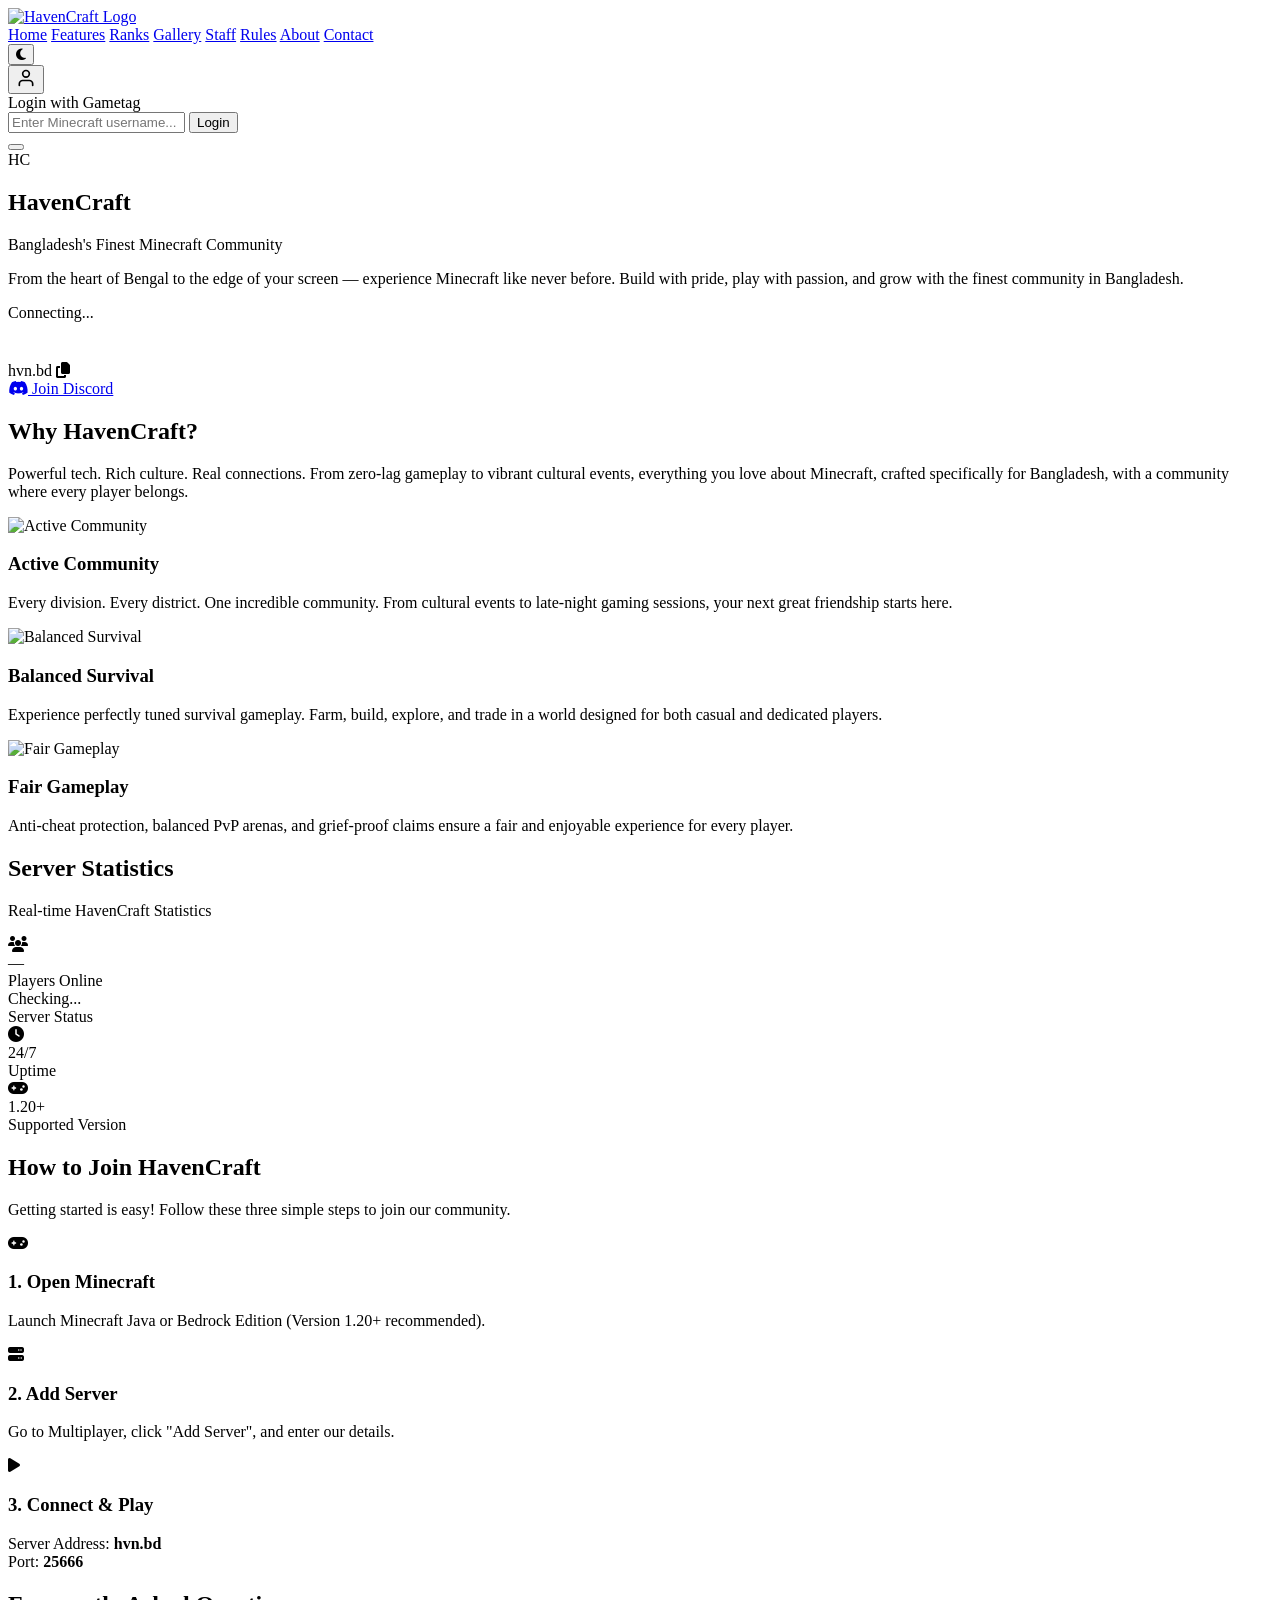
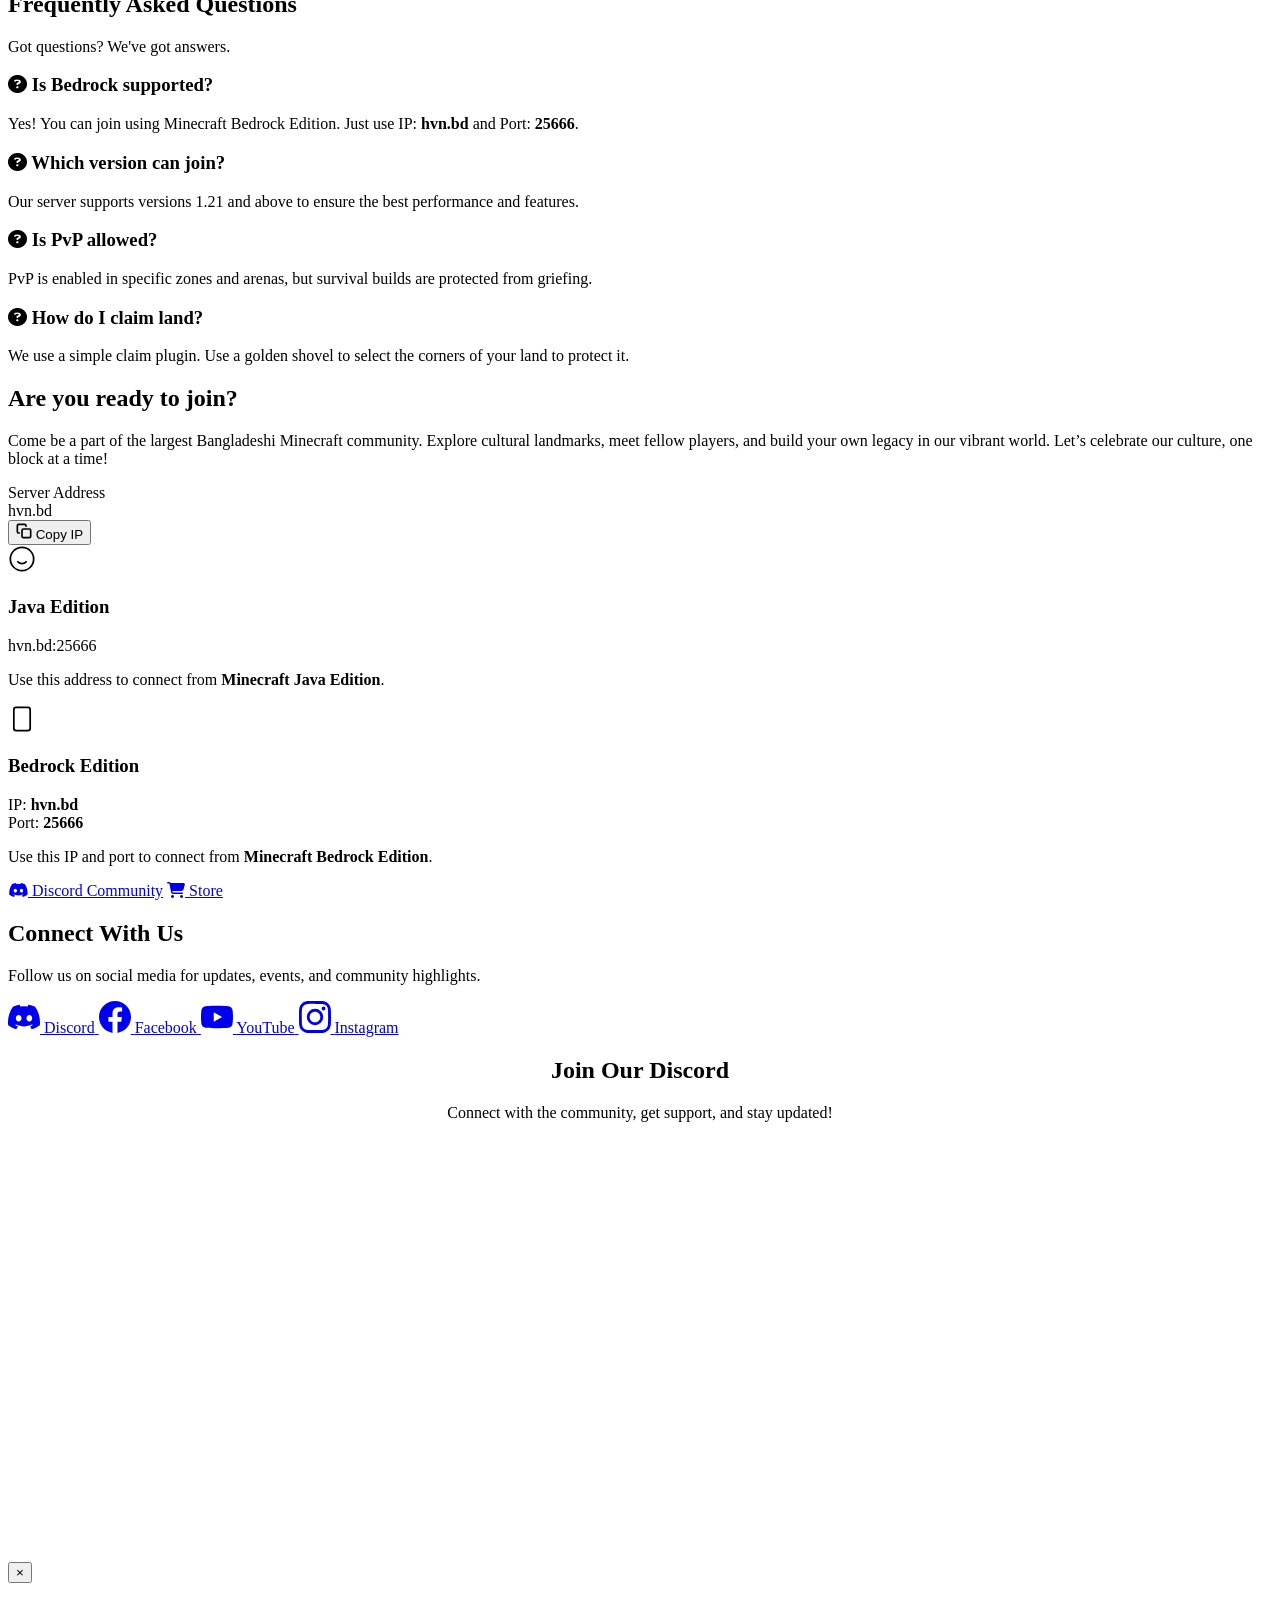
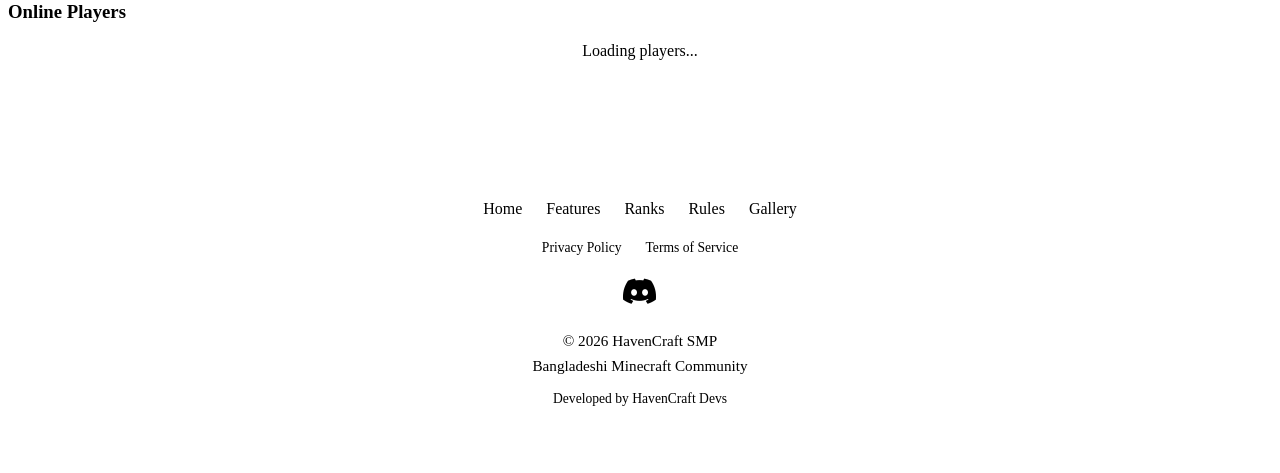
==== commit af088dfd: "Update index.html" ====
--- a/index.html
+++ b/index.html
@@ -4,9 +4,9 @@
 <head>
     <meta charset="UTF-8" />
     <meta name="viewport" content="width=device-width, initial-scale=1.0" />
-    <title>HavenCraft — Bangladesh's Finest Minecraft Community</title>
+    <title>HavenCraft Bangladesh's Finest Minecraft Community</title>
     <meta name="description"
-        content="HavenCraft SMP is a Bangladeshi Minecraft survival server with land claim, PvP, and an active community. Join using IP: hvn.bd Port: 25666." />
+        content="HavenCraft SMP is a Bangladeshi Minecraft survival server with land claim, PvP, and an active community. Join using IP: hvn.bd Port: 2566." />
     <meta name="keywords"
         content="HavenCraft, Minecraft, Bangladesh, Bangladeshi Minecraft Server, SMP, Survival, Java, Bedrock" />
 
@@ -15,37 +15,34 @@
     <meta property="og:title" content="HavenCraft SMP - Bangladeshi Minecraft Server">
     <meta property="og:description"
         content="HavenCraft SMP is a Bangladeshi Minecraft survival server with land claim, PvP, and an active community. Join using IP: hvn.bd Port: 25666.">
-    <meta property="og:image" content="logo.png">
+    <meta property="og:image" content="logo/logo.png">
     <meta name="twitter:card" content="summary_large_image">
 
     <!-- Favicon & Fonts & Icons -->
-    <link rel="icon" href="logo.png" type="image/png" />
+    <link rel="icon" href="logo/logo.png" type="image/png" />
     <link rel="stylesheet" href="https://cdnjs.cloudflare.com/ajax/libs/font-awesome/6.4.0/css/all.min.css" />
     <link rel="stylesheet" href="style.css" />
 </head>
 
 <body>
-
     <!-- ============================================
        NAVBAR
        ============================================ -->
     <nav class="navbar" id="navbar">
         <div class="container">
-            <a href="#" class="nav-brand">
-                <img src="logo.png" alt="HavenCraft Logo" class="brand-logo" loading="lazy"
-                    onerror="this.style.display='none';this.nextElementSibling.style.display='flex';" />
-                <div class="brand-icon" style="display:none;">HC</div>
-                <span>HavenCraft</span>
+            <a href="index.html" class="active" class="nav-brand">
+                <img src="logo/icon.png" alt="HavenCraft Logo" class="brand-logo" loading="lazy" />
             </a>
 
             <div class="nav-links" id="navLinks">
-                <a href="index.html" class="active">Home</a>
-                <a href="features.html">Features</a>
-                <a href="gallery.html">Gallery</a>
-                <a href="staff.html">Staff</a>
-                <a href="rules.html">Rules</a>
-                <a href="about.html">About</a>
-                <a href="contact.html">Contact</a>
+                <a href="/" class="active">Home</a>
+                <a href="/features">Features</a>
+                <a href="/rank">Ranks</a>
+                <a href="/gallery">Gallery</a>
+                <a href="/staff">Staff</a>
+                 <a href="/rules">Rules</a>
+                <a href="/about">About</a>
+                <a href="/contact">Contact</a>
             </div>
 
             <div class="nav-actions">
@@ -88,6 +85,8 @@
         </div>
     </nav>
 
+
+
     <!-- ============================================
        HERO SECTION
        ============================================ -->
@@ -97,7 +96,7 @@
             <!-- Logo -->
             <div class="hero-logo">
                 <div class="logo-shape">
-                    <img src="logo.png" alt="HavenCraft Logo" class="hero-logo-img" loading="eager"
+                    <img src="logo/logo.png" alt="HavenCraft Logo" class="hero-logo-img" loading="eager"
                         onerror="this.style.display='none';this.nextElementSibling.style.display='block';" />
                     <span class="logo-inner" style="display:none;">HC</span>
                 </div>
@@ -132,8 +131,6 @@
             <div class="hero-buttons reveal">
                 <a href="https://discord.gg/3bBUcqCyz4" class="btn btn-primary"><i class="fa-brands fa-discord"></i>
                     Join Discord</a>
-                <a href="https://www.facebook.com/hvnbd" class="btn btn-secondary"><i class="fa-solid fa-book"></i>
-                    Blog</a>
             </div>
 
         </div>
@@ -153,22 +150,23 @@
 
             <div class="features-grid reveal-stagger">
                 <div class="feature-card">
-                    <div class="feature-icon"><i class="fa-solid fa-landmark"></i></div>
-                    <h3>Festivals, Reimagined</h3>
-                    <p>Your favorite Bangladeshi celebrations — now in Minecraft. Special events, cultural challenges,
-                        and dedicated worlds where our traditions thrive.</p>
+                    <img src="images/active-community.png" alt="Active Community" class="feature-img" loading="lazy" />
+                    <h3>Active Community</h3>
+                    <p>Every division. Every district. One incredible community. From cultural events to late-night
+                        gaming sessions, your next great friendship starts here.</p>
                 </div>
                 <div class="feature-card">
-                    <div class="feature-icon"><i class="fa-solid fa-handshake"></i></div>
-                    <h3>Active Bangladeshi Community</h3>
-                    <p>Every division. Every district. One incredible community. Your next great friendship starts here.
-                    </p>
+                    <img src="images/balanced-survival.png" alt="Balanced Survival" class="feature-img"
+                        loading="lazy" />
+                    <h3>Balanced Survival</h3>
+                    <p>Experience perfectly tuned survival gameplay. Farm, build, explore, and trade in a world designed
+                        for both casual and dedicated players.</p>
                 </div>
                 <div class="feature-card">
-                    <div class="feature-icon"><i class="fa-solid fa-hammer"></i></div>
-                    <h3>Craft Our Landmarks</h3>
-                    <p>Join hundreds of builders bringing Bangladesh to life. From Mughal forts to modern marvels, every
-                        block celebrates our story. Your masterpiece starts here.</p>
+                    <img src="images/fair-gameplay.png" alt="Fair Gameplay" class="feature-img" loading="lazy" />
+                    <h3>Fair Gameplay</h3>
+                    <p>Anti-cheat protection, balanced PvP arenas, and grief-proof claims ensure a fair and enjoyable
+                        experience for every player.</p>
                 </div>
             </div>
         </div>
@@ -205,7 +203,7 @@
                 </div>
                 <div class="stat-card">
                     <div class="stat-icon"><i class="fa-solid fa-gamepad"></i></div>
-                    <div class="stat-value">1.21+</div>
+                    <div class="stat-value">1.20+</div>
                     <div class="stat-label">Supported Version</div>
                 </div>
             </div>
@@ -225,7 +223,7 @@
                 <div class="step-card">
                     <div class="step-icon"><i class="fa-solid fa-gamepad"></i></div>
                     <h3>1. Open Minecraft</h3>
-                    <p>Launch Minecraft Java or Bedrock Edition (Version 1.21+ recommended).</p>
+                    <p>Launch Minecraft Java or Bedrock Edition (Version 1.20+ recommended).</p>
                 </div>
                 <div class="step-card">
                     <div class="step-icon"><i class="fa-solid fa-server"></i></div>
@@ -267,7 +265,7 @@
                 </div>
                 <div class="faq-item">
                     <h3><i class="fa-solid fa-circle-question text-primary"></i> How do I claim land?</h3>
-                    <p>We use a simple claim system. Use a golden shovel to select the corners of your land to protect
+                    <p>We use a simple claim plugin. Use a golden shovel to select the corners of your land to protect
                         it.</p>
                 </div>
             </div>
@@ -284,7 +282,8 @@
                 <h2>Are you ready to join?</h2>
                 <p>
                     Come be a part of the largest Bangladeshi Minecraft community. Explore cultural
-                    landmarks, meet fellow players, and build your own legacy in our vibrant world. Let’s celebrate our
+                    landmarks, meet fellow players, and build your own legacy in our vibrant world. Let’s celebrate
+                    our
                     culture, one block at a time!
                 </p>
 
@@ -374,7 +373,7 @@
                     </svg>
                     <span>Facebook</span>
                 </a>
-                <a href="https://www.youtube.com/hvnbd" class="social-icon-card" title="YouTube" aria-label="YouTube"
+                <a href="https://www.youtube.com/" class="social-icon-card" title="YouTube" aria-label="YouTube"
                     target="_blank" rel="noopener noreferrer">
                     <svg viewBox="0 0 24 24" width="32" height="32" fill="currentColor">
                         <path
@@ -382,7 +381,7 @@
                     </svg>
                     <span>YouTube</span>
                 </a>
-                <a href="https://www.instagram.com/hvnbd" class="social-icon-card" title="Instagram"
+                <a href="https://www.instagram.com/havencraft.bd" class="social-icon-card" title="Instagram"
                     aria-label="Instagram" target="_blank" rel="noopener noreferrer">
                     <svg viewBox="0 0 24 24" width="32" height="32" fill="currentColor">
                         <path
@@ -395,6 +394,44 @@
     </section>
 
     <!-- ============================================
+       DISCORD WIDGET
+       ============================================ -->
+    <section class="discord-widget-section" id="discord" style="padding-bottom: 20px;">
+        <div class="container" style="text-align: center;">
+            <div class="section-header reveal">
+                <h2>Join Our Discord</h2>
+                <p>Connect with the community, get support, and stay updated!</p>
+            </div>
+            <div class="discord-container reveal"
+                style="max-width: 800px; margin: 0 auto; border-radius: var(--radius-lg); overflow: hidden; border: 1px solid var(--border); box-shadow: var(--shadow-md);">
+                <!-- Replace YOUR_DISCORD_GUILD_ID with the actual Discord Guild ID from Server Settings -> Widget -->
+                <iframe src="https://discord.com/widget?id=1447293915165233263&theme=dark" width="100%" height="400"
+                    allowtransparency="true" frameborder="0"
+                    sandbox="allow-popups allow-popups-to-escape-sandbox allow-same-origin allow-scripts"></iframe>
+            </div>
+        </div>
+    </section>
+
+    <!-- PLAYER LIST MODAL -->
+    <div class="modal-overlay" id="playerModal">
+        <div class="modal">
+            <button class="close-modal" id="closePlayerModal" aria-label="Close modal">&times;</button>
+            <h3>Online Players</h3>
+            <div class="player-list" id="playerList">
+                <p style="color: var(--text-muted); text-align: center;">Loading players...</p>
+            </div>
+        </div>
+    </div>
+
+
+
+
+
+    <!-- Hidden elements for JS references -->
+    <span id="playerCount" style="display:none">0</span>
+    <span id="playerMax" style="display:none">0</span>
+
+    <!-- ============================================
        FOOTER
        ============================================ -->
     <footer class="footer" id="footer" style="padding: 40px 0; margin-top: 60px; text-align: center;">
@@ -402,12 +439,22 @@
             <div style="margin-bottom: 20px;">
                 <a href="index.html"
                     style="color: var(--text-secondary); text-decoration: none; margin: 0 10px; font-weight: 500;">Home</a>
-                <a href="features.html"
+                <a href="features/index.html"
                     style="color: var(--text-secondary); text-decoration: none; margin: 0 10px; font-weight: 500;">Features</a>
-                <a href="rules.html"
+                <a href="rank/index.html"
+                    style="color: var(--text-secondary); text-decoration: none; margin: 0 10px; font-weight: 500;">Ranks</a>
+                <a href="rules/index.html"
                     style="color: var(--text-secondary); text-decoration: none; margin: 0 10px; font-weight: 500;">Rules</a>
-                <a href="gallery.html"
+                <a href="gallery/index.html"
                     style="color: var(--text-secondary); text-decoration: none; margin: 0 10px; font-weight: 500;">Gallery</a>
+            </div>
+            <div style="margin-bottom: 20px;">
+                <a href="privacy/index.html"
+                    style="color: var(--text-muted); font-size: 0.85rem; text-decoration: none; margin: 0 10px;">Privacy
+                    Policy</a>
+                <a href="terms/index.html"
+                    style="color: var(--text-muted); font-size: 0.85rem; text-decoration: none; margin: 0 10px;">Terms
+                    of Service</a>
             </div>
             <div style="margin-bottom: 20px;">
                 <a href="https://discord.gg/3bBUcqCyz4" target="_blank" rel="noopener noreferrer"
@@ -417,7 +464,9 @@
             </div>
             <p style="color: var(--text-muted); font-size: 0.95rem; line-height: 1.6;">
                 &copy; 2026 HavenCraft SMP<br>
-                Bangladeshi Minecraft Community
+                Bangladeshi Minecraft Community<br>
+                <span style="font-size: 0.85rem; color: var(--text-muted); margin-top: 10px; display: block;">Developed
+                    by <a href="#" style="color: var(--primary); text-decoration: none;">HavenCraft Devs</a></span>
             </p>
         </div>
     </footer>
@@ -425,11 +474,9 @@
     <!-- Toast Notification -->
     <div class="toast" id="toast"></div>
 
-    <!-- Hidden elements for JS references -->
-    <span id="playerCount" style="display:none">0</span>
-    <span id="playerMax" style="display:none">0</span>
-
     <script src="script.js"></script>
 </body>
 
-</html>+
+</html>
+
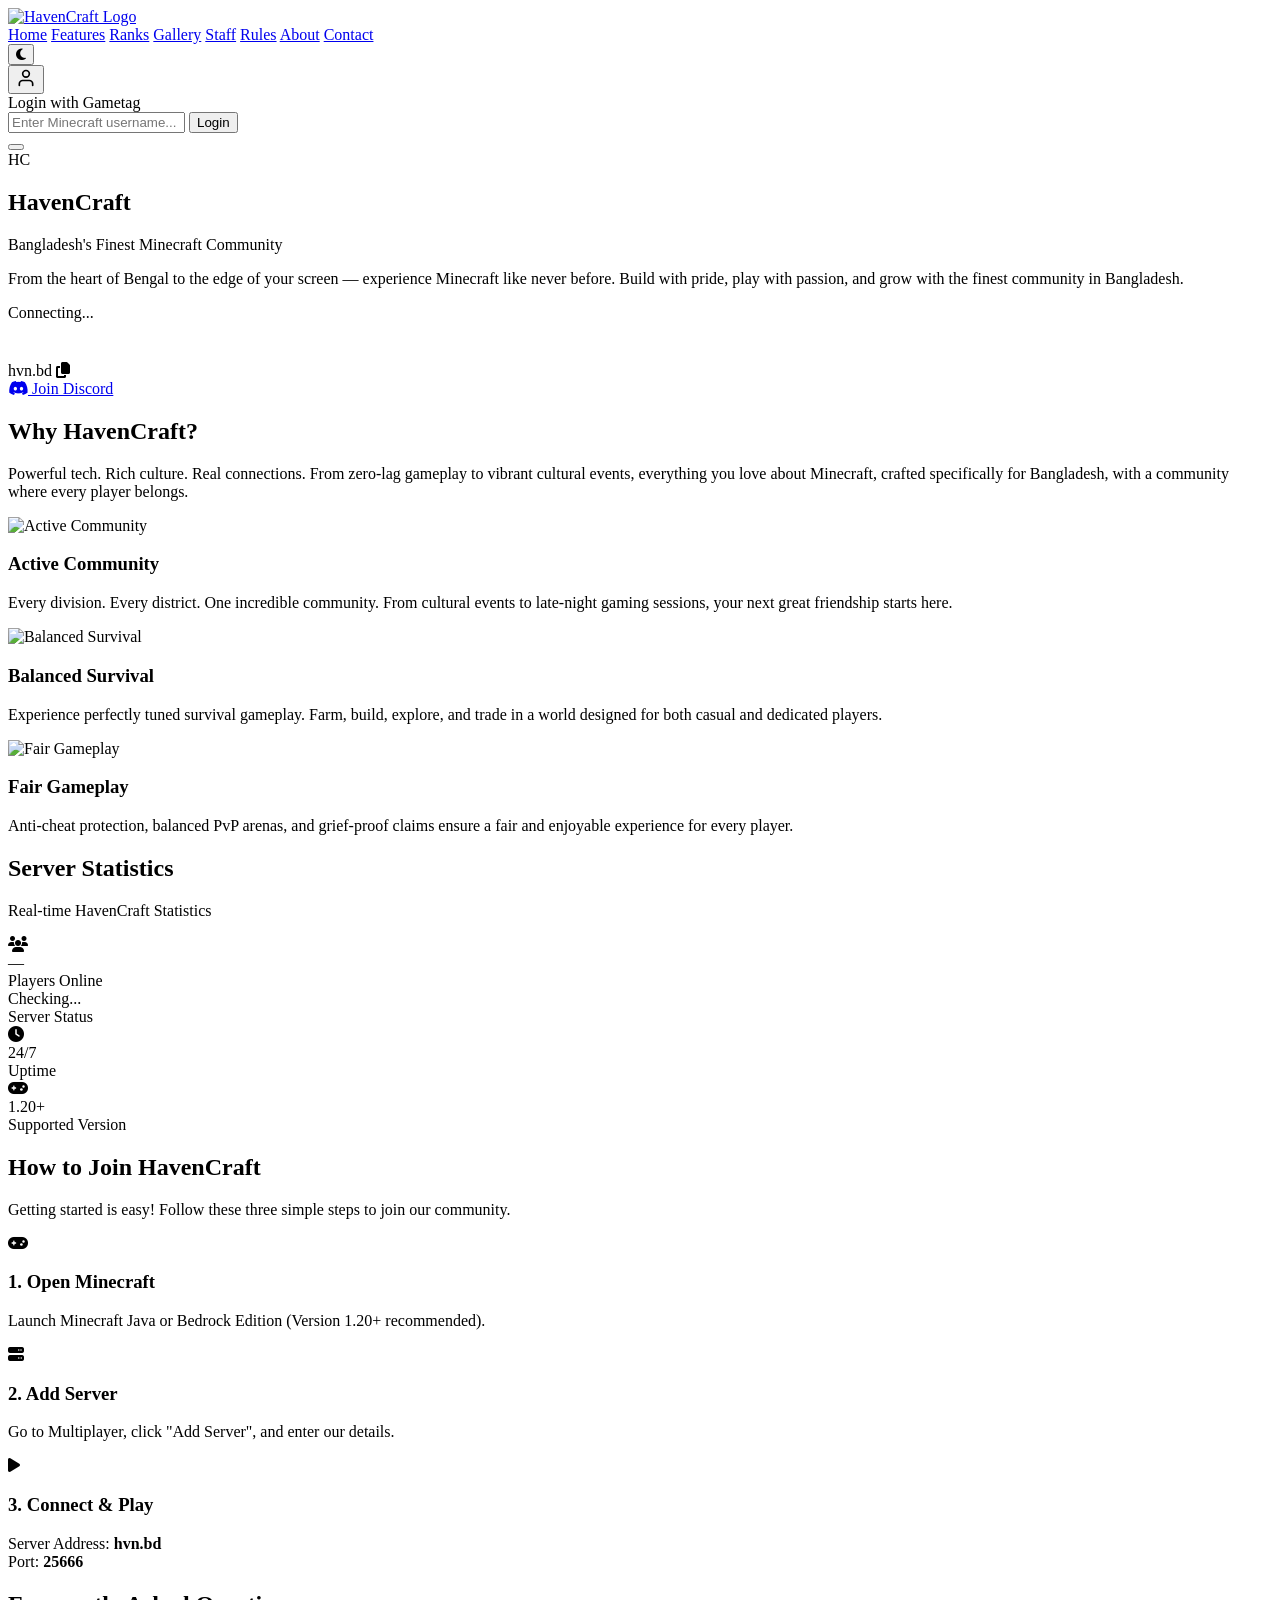
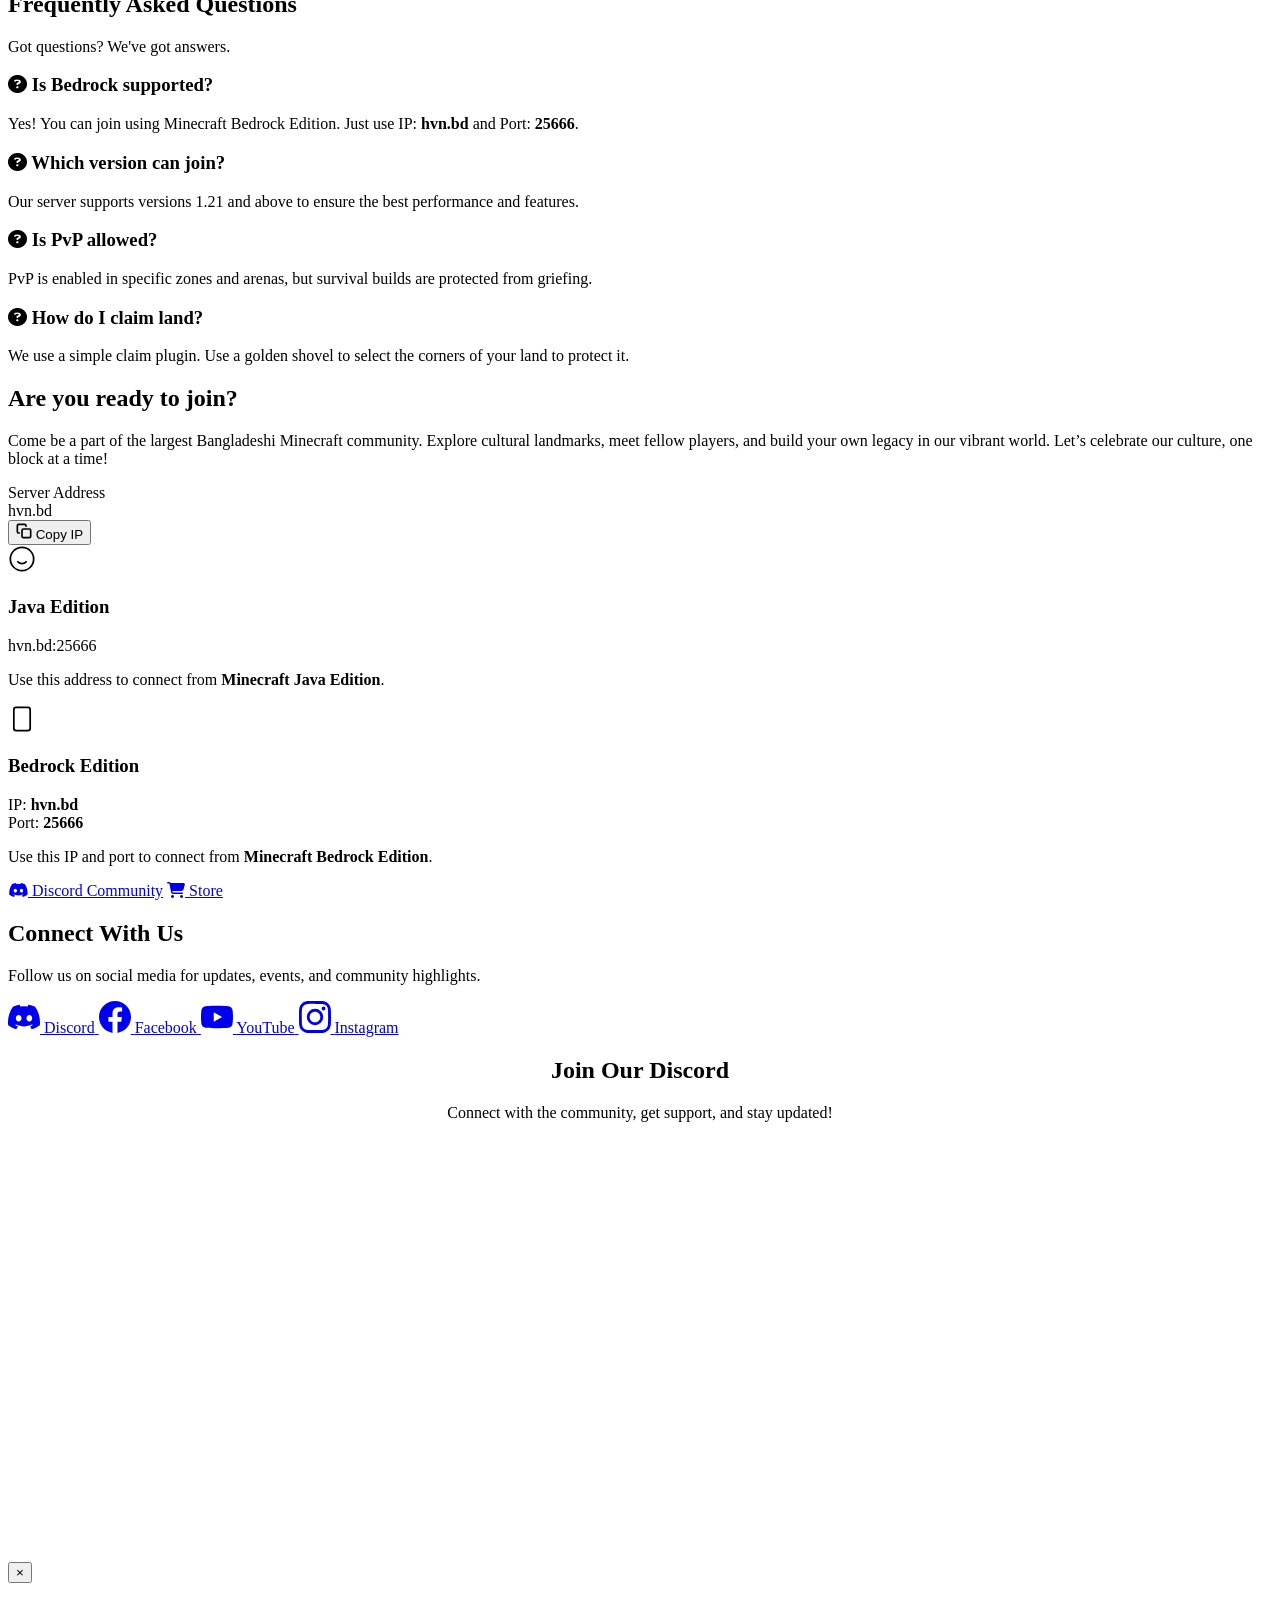
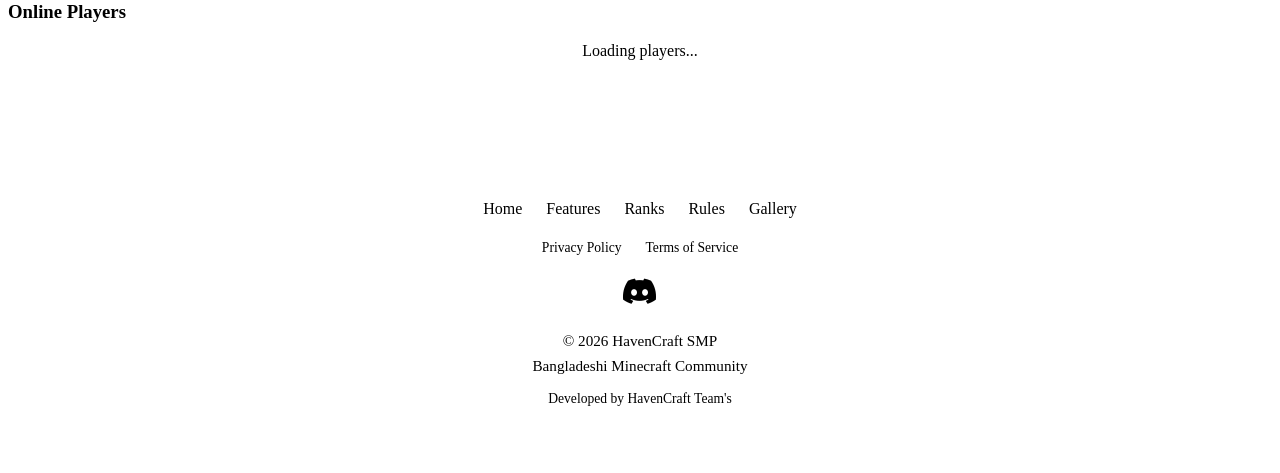
==== commit 80816798: "Update index.html" ====
--- a/index.html
+++ b/index.html
@@ -466,7 +466,7 @@
                 &copy; 2026 HavenCraft SMP<br>
                 Bangladeshi Minecraft Community<br>
                 <span style="font-size: 0.85rem; color: var(--text-muted); margin-top: 10px; display: block;">Developed
-                    by <a href="#" style="color: var(--primary); text-decoration: none;">HavenCraft Devs</a></span>
+                    by <a href="#" style="color: var(--primary); text-decoration: none;">HavenCraft Team's</a></span>
             </p>
         </div>
     </footer>
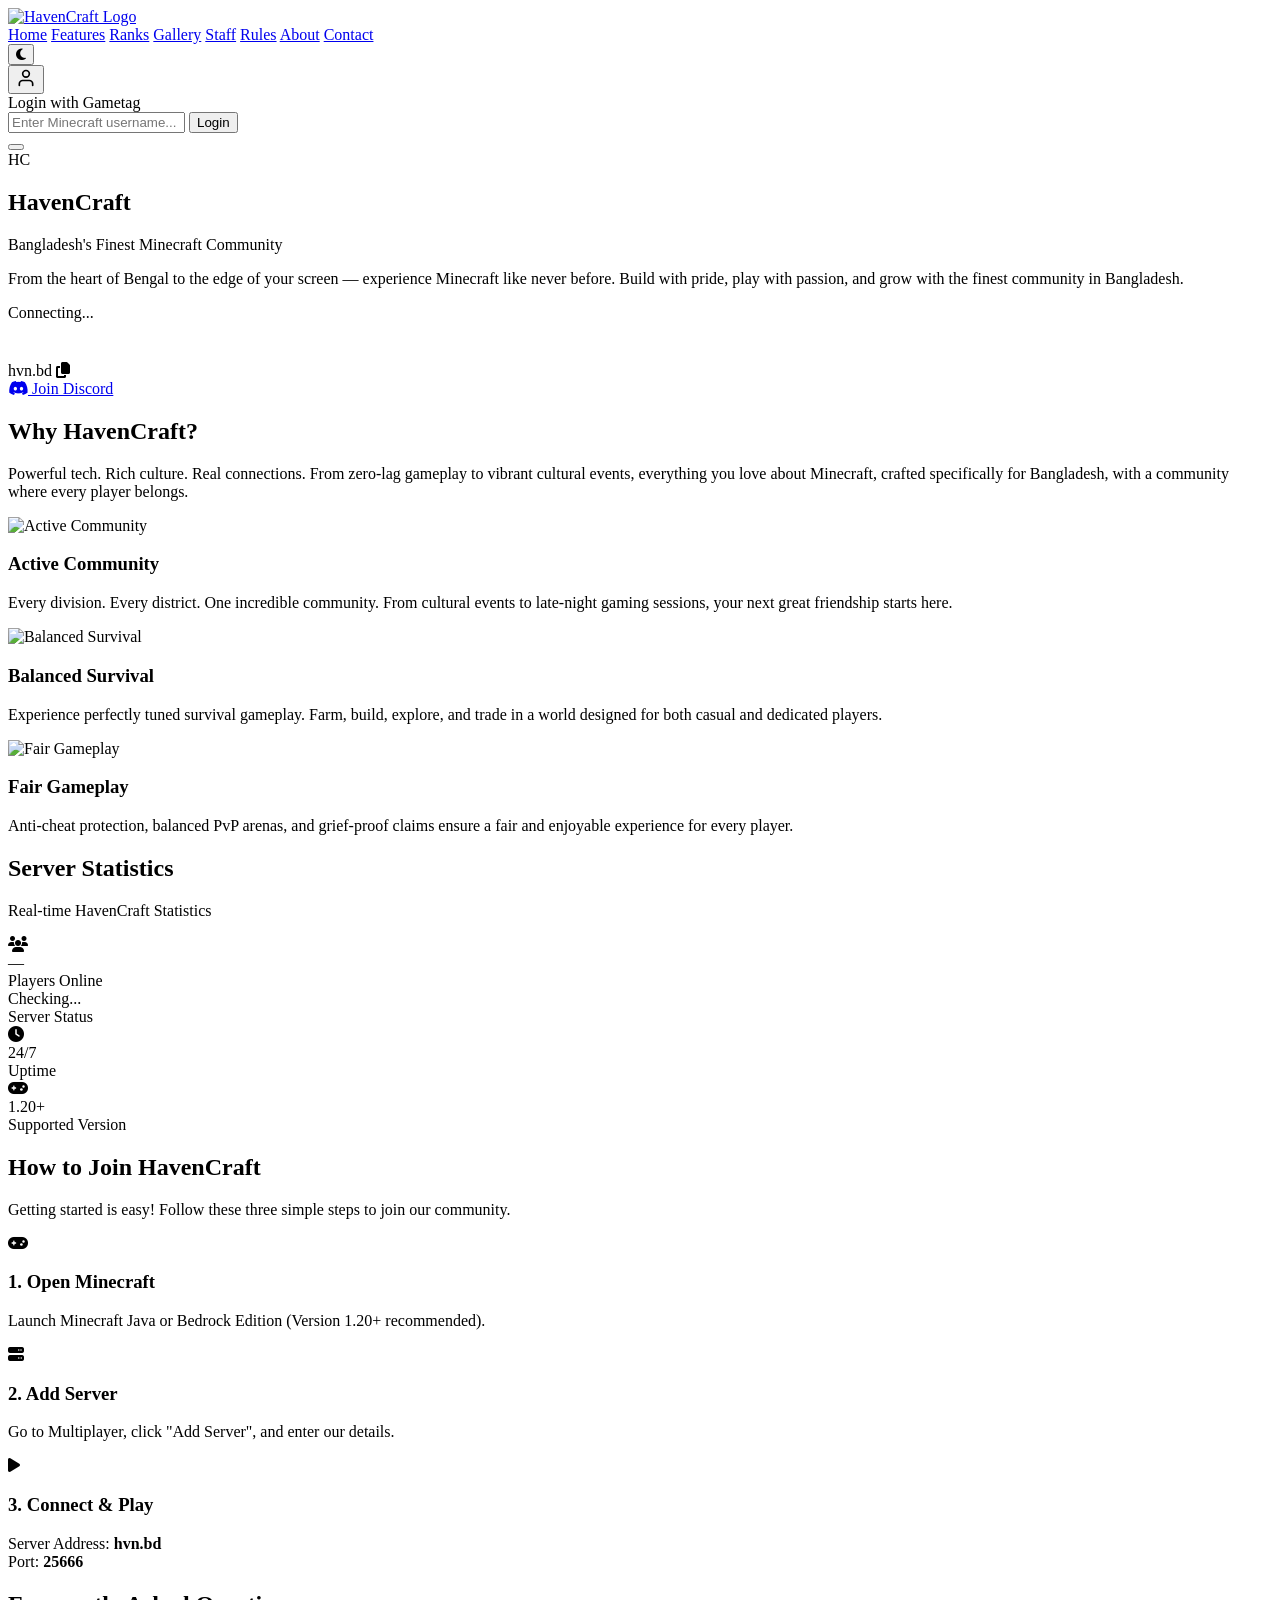
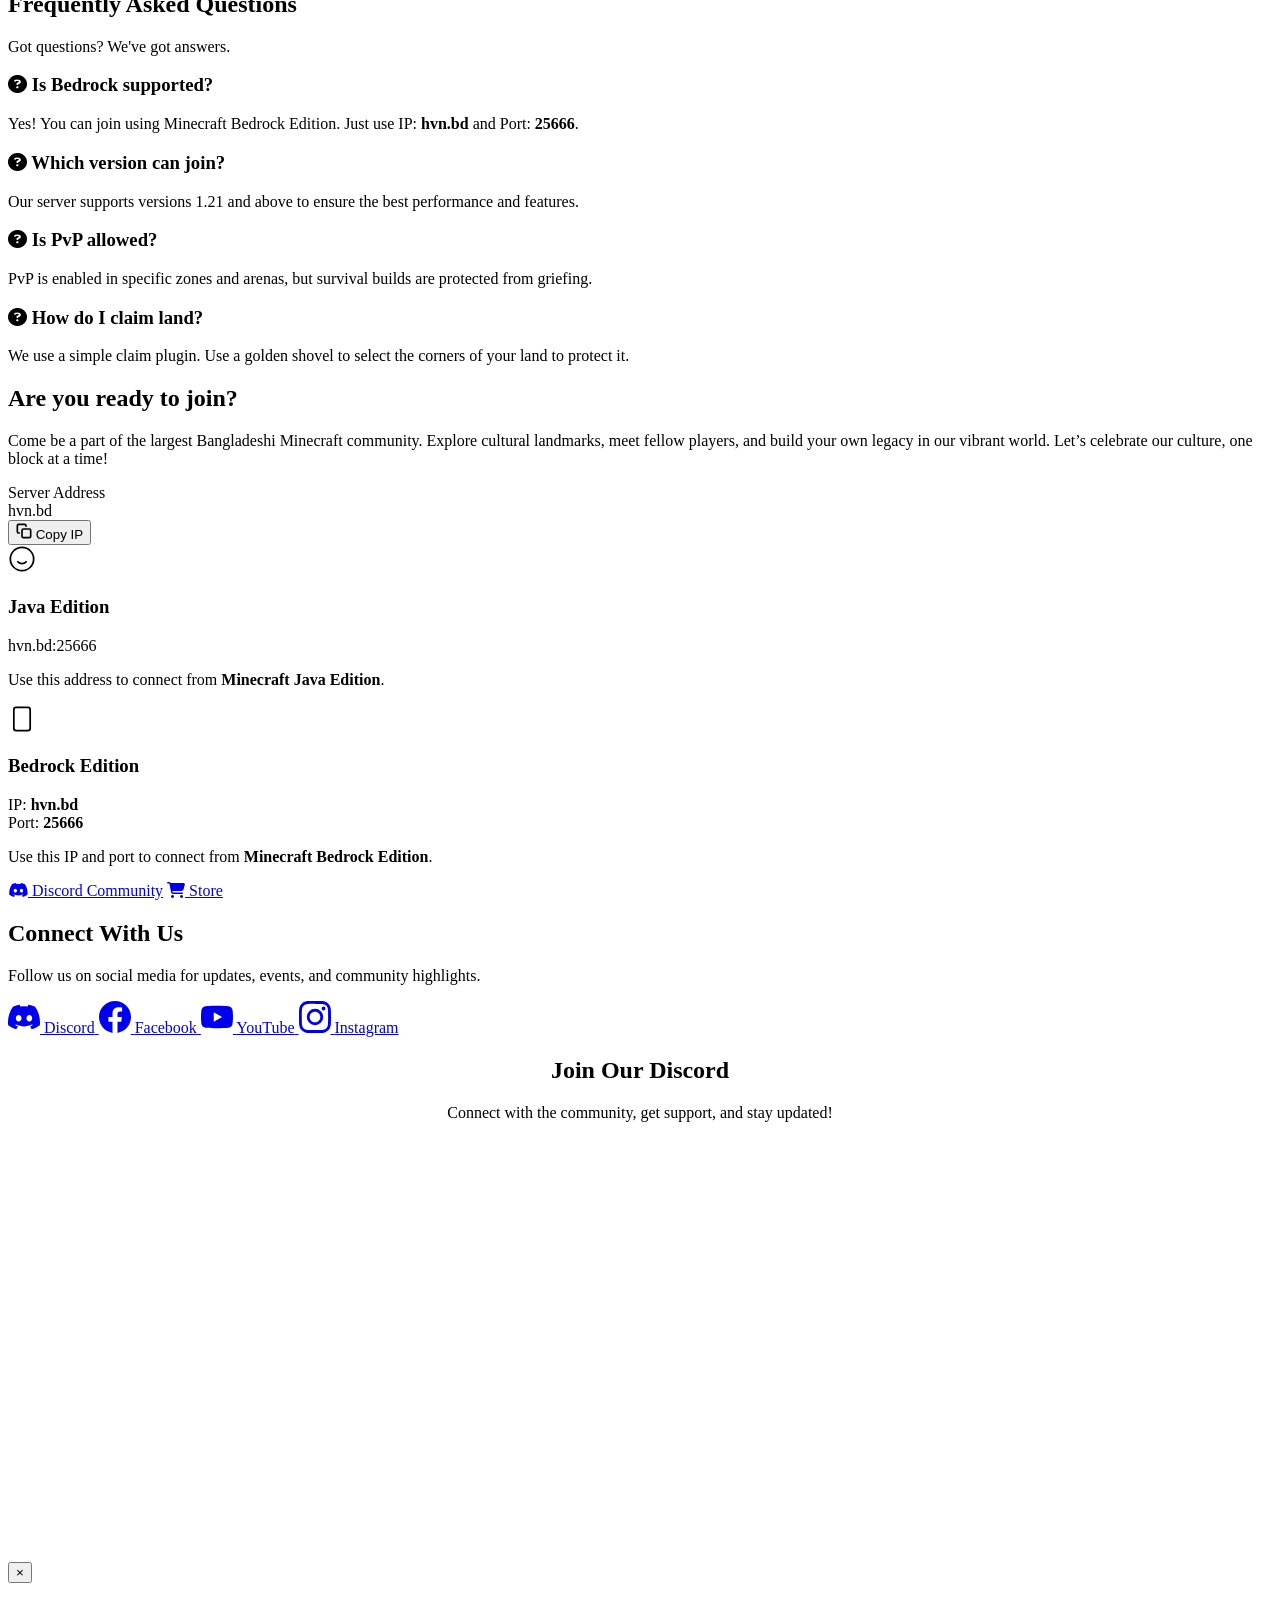
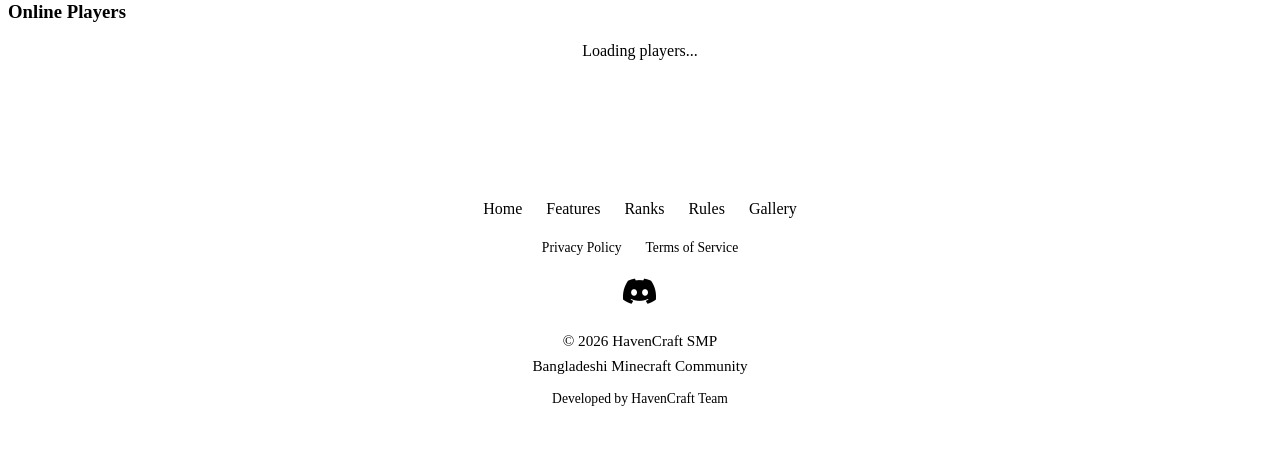
==== commit 425b97e8: "Update index.html" ====
--- a/index.html
+++ b/index.html
@@ -466,7 +466,7 @@
                 &copy; 2026 HavenCraft SMP<br>
                 Bangladeshi Minecraft Community<br>
                 <span style="font-size: 0.85rem; color: var(--text-muted); margin-top: 10px; display: block;">Developed
-                    by <a href="#" style="color: var(--primary); text-decoration: none;">HavenCraft Team's</a></span>
+                    by <a href="#" style="color: var(--primary); text-decoration: none;">HavenCraft Team</a></span>
             </p>
         </div>
     </footer>
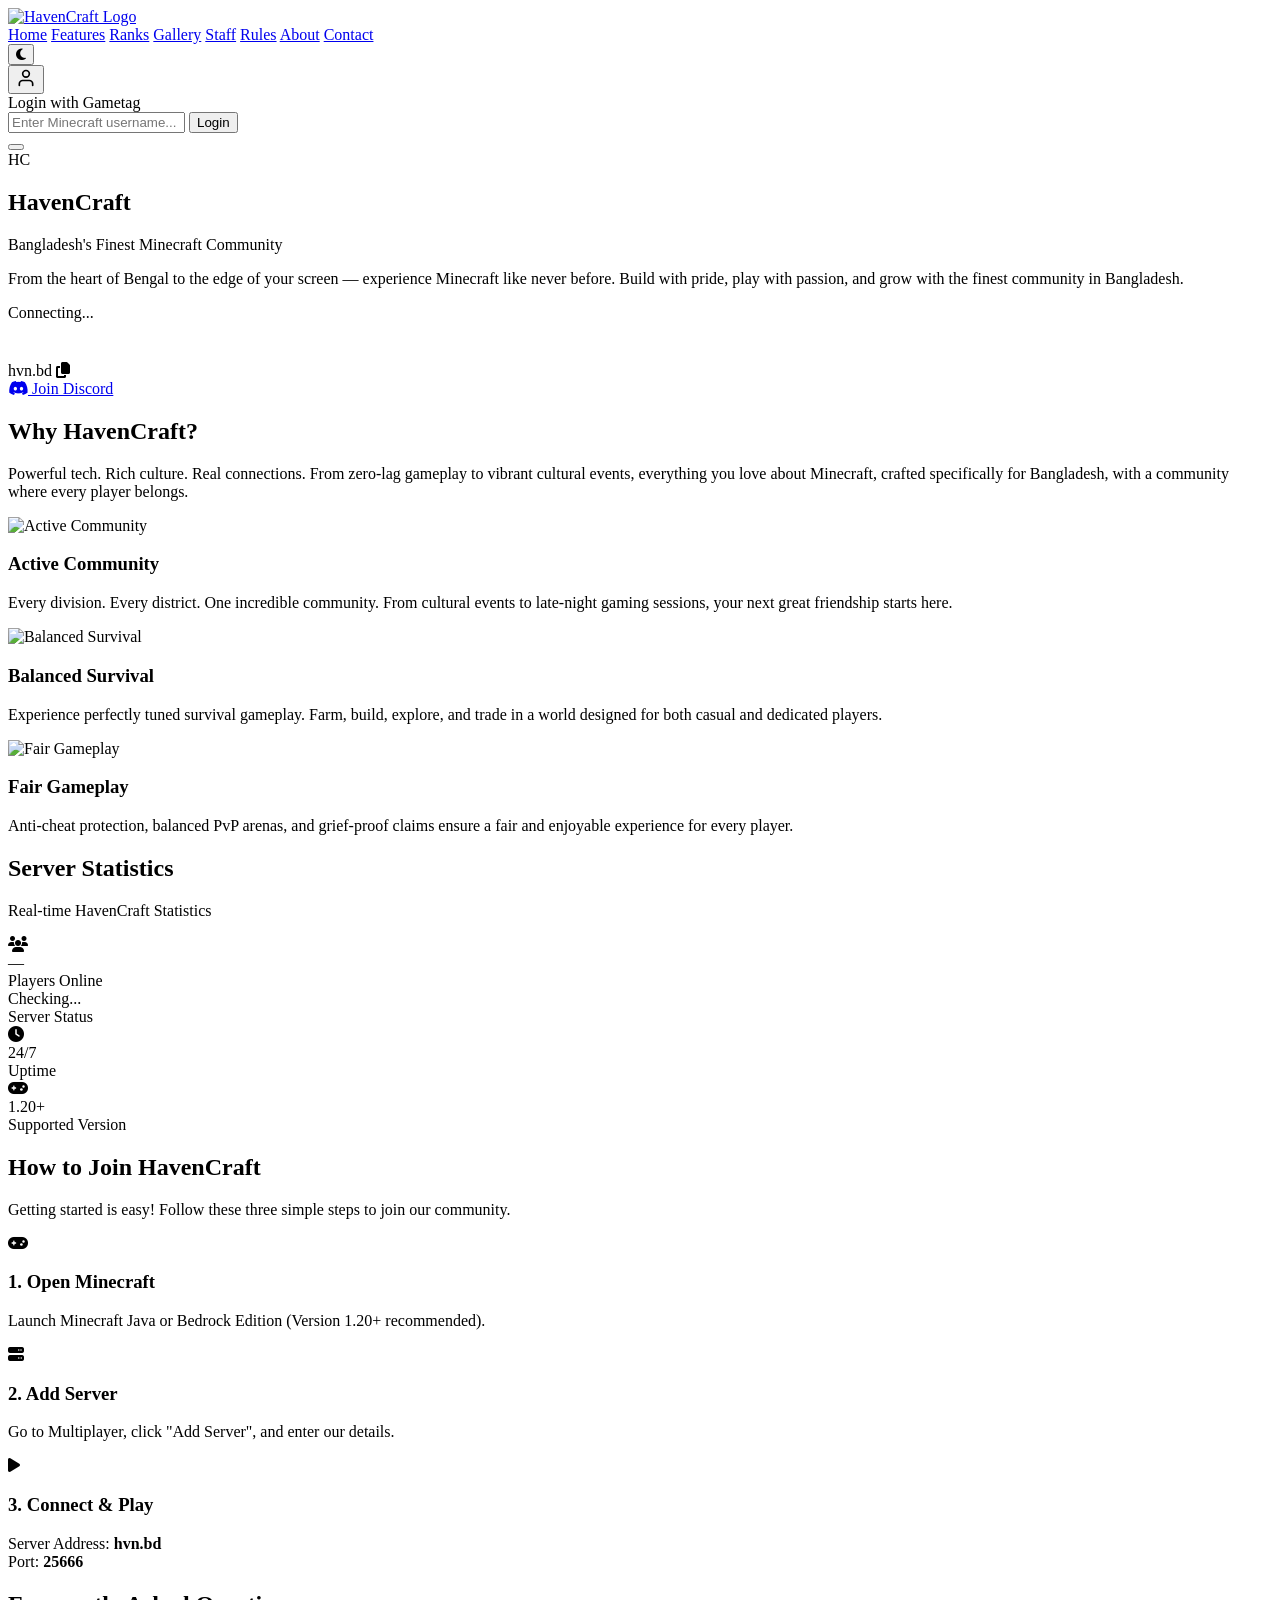
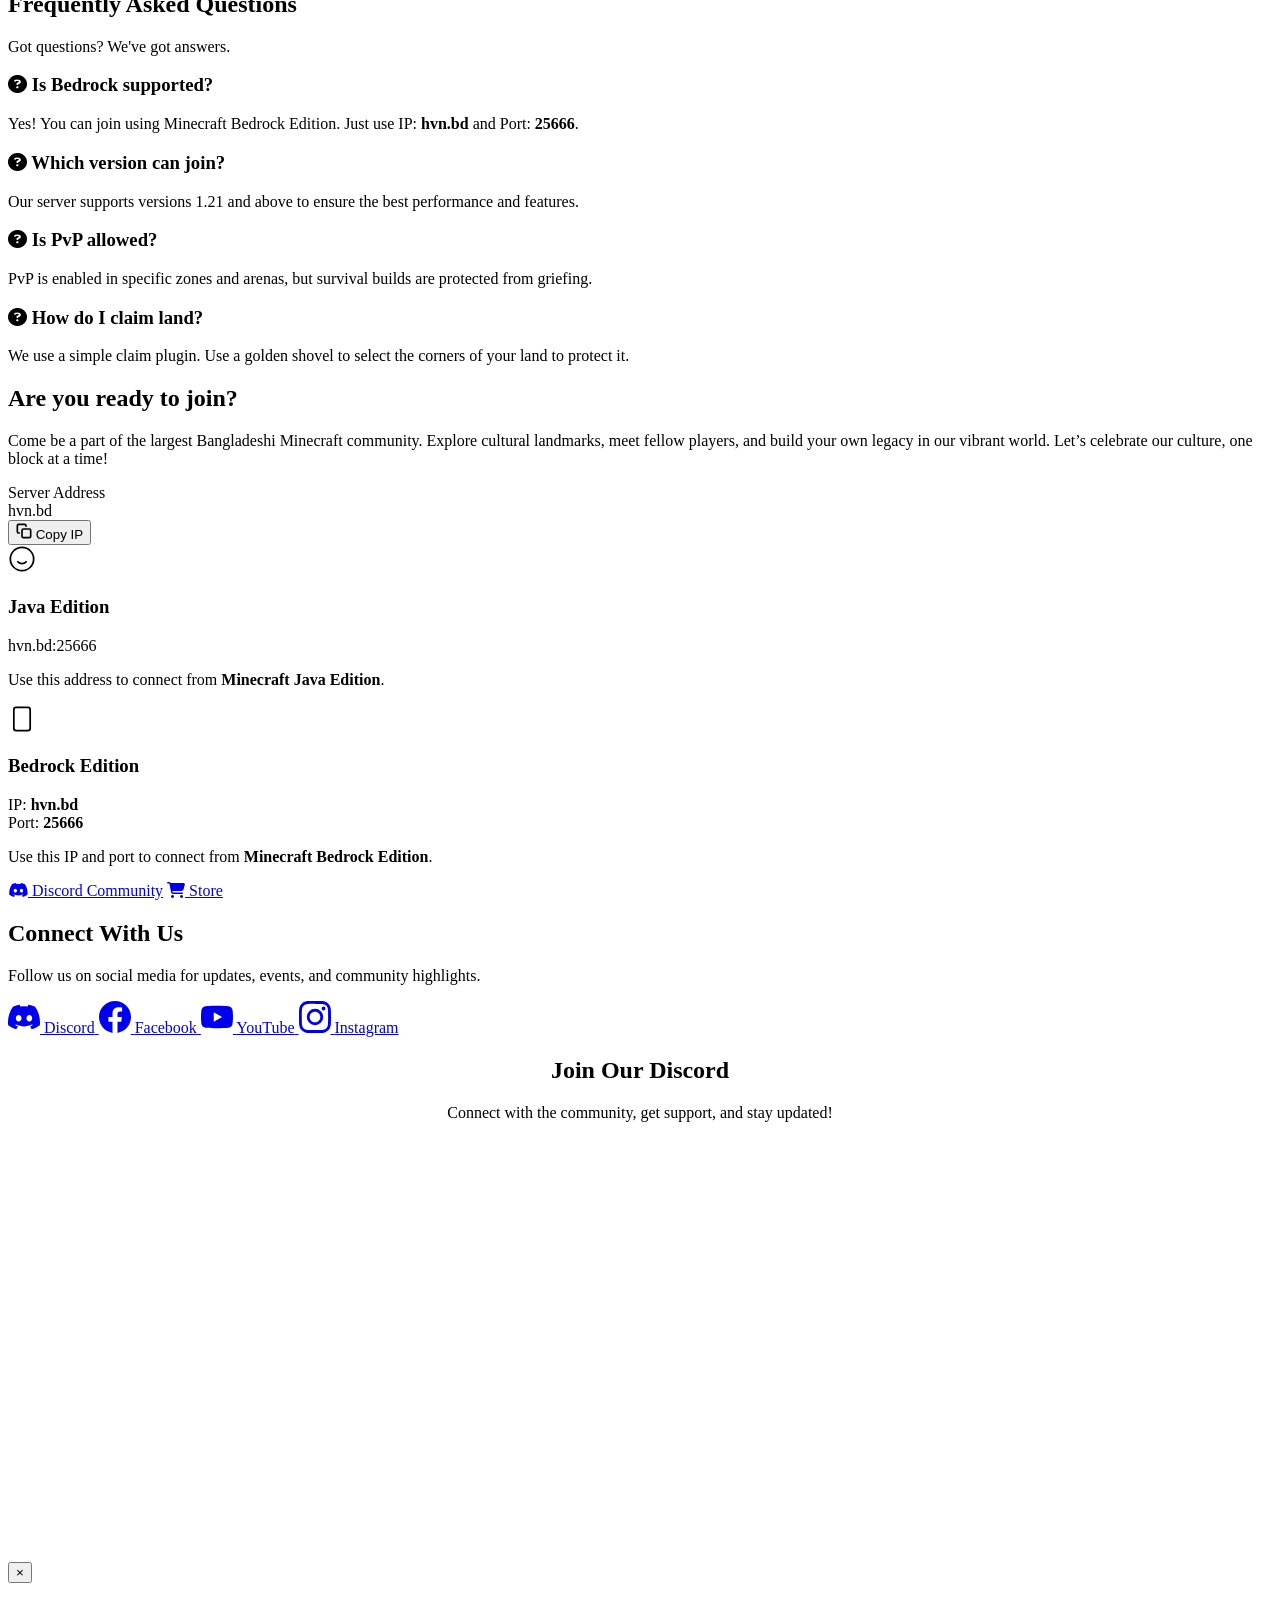
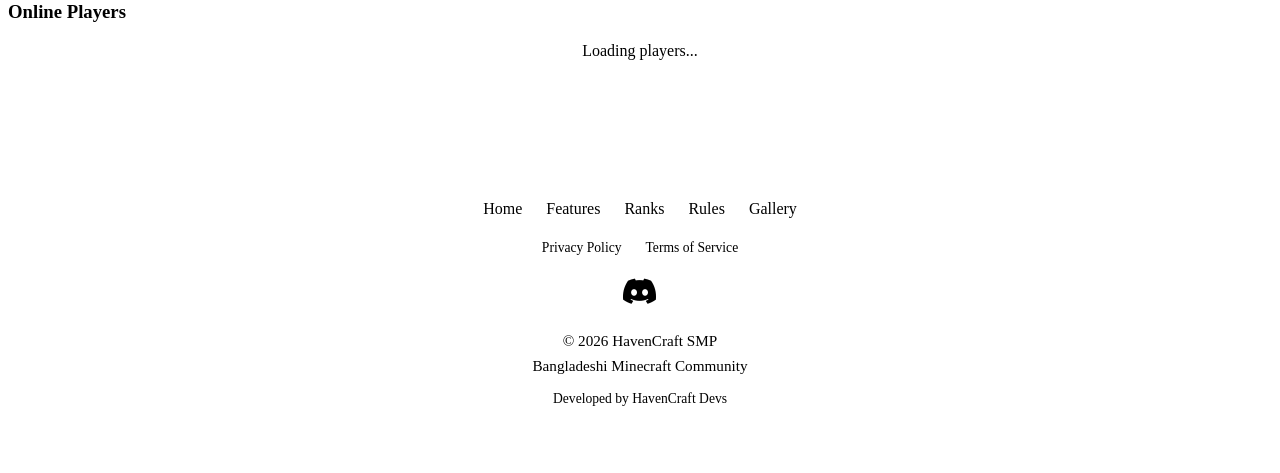
==== commit b4dc3457: "Update index.html" ====
--- a/index.html
+++ b/index.html
@@ -4,9 +4,9 @@
 <head>
     <meta charset="UTF-8" />
     <meta name="viewport" content="width=device-width, initial-scale=1.0" />
-    <title>HavenCraft Bangladesh's Finest Minecraft Community</title>
+    <title>HavenCraft | Best Bangladeshi Minecraft SMP Server (Java & Bedrock)</title>
     <meta name="description"
-        content="HavenCraft SMP is a Bangladeshi Minecraft survival server with land claim, PvP, and an active community. Join using IP: hvn.bd Port: 2566." />
+        content="HavenCraft SMP is a Bangladeshi Minecraft survival server with land claim, PvP, and an active community. Join using IP: hvn.bd Port: 25666." />
     <meta name="keywords"
         content="HavenCraft, Minecraft, Bangladesh, Bangladeshi Minecraft Server, SMP, Survival, Java, Bedrock" />
 
@@ -36,13 +36,13 @@
 
             <div class="nav-links" id="navLinks">
                 <a href="/" class="active">Home</a>
-                <a href="/features">Features</a>
-                <a href="/rank">Ranks</a>
-                <a href="/gallery">Gallery</a>
-                <a href="/staff">Staff</a>
-                 <a href="/rules">Rules</a>
-                <a href="/about">About</a>
-                <a href="/contact">Contact</a>
+                <a href="/features/">Features</a>
+                <a href="/rank/">Ranks</a>
+                <a href="/gallery/">Gallery</a>
+                <a href="/staff/">Staff</a>
+                 <a href="/rules/">Rules</a>
+                <a href="/about/">About</a>
+                <a href="/contact/">Contact</a>
             </div>
 
             <div class="nav-actions">
@@ -373,7 +373,7 @@
                     </svg>
                     <span>Facebook</span>
                 </a>
-                <a href="https://www.youtube.com/" class="social-icon-card" title="YouTube" aria-label="YouTube"
+                <a href="https://www.youtube.com/@hvn-bd" class="social-icon-card" title="YouTube" aria-label="YouTube"
                     target="_blank" rel="noopener noreferrer">
                     <svg viewBox="0 0 24 24" width="32" height="32" fill="currentColor">
                         <path
@@ -466,7 +466,7 @@
                 &copy; 2026 HavenCraft SMP<br>
                 Bangladeshi Minecraft Community<br>
                 <span style="font-size: 0.85rem; color: var(--text-muted); margin-top: 10px; display: block;">Developed
-                    by <a href="#" style="color: var(--primary); text-decoration: none;">HavenCraft Team</a></span>
+                    by <a href="#" style="color: var(--primary); text-decoration: none;">HavenCraft Devs</a></span>
             </p>
         </div>
     </footer>
@@ -480,3 +480,4 @@
 
 </html>
 
+
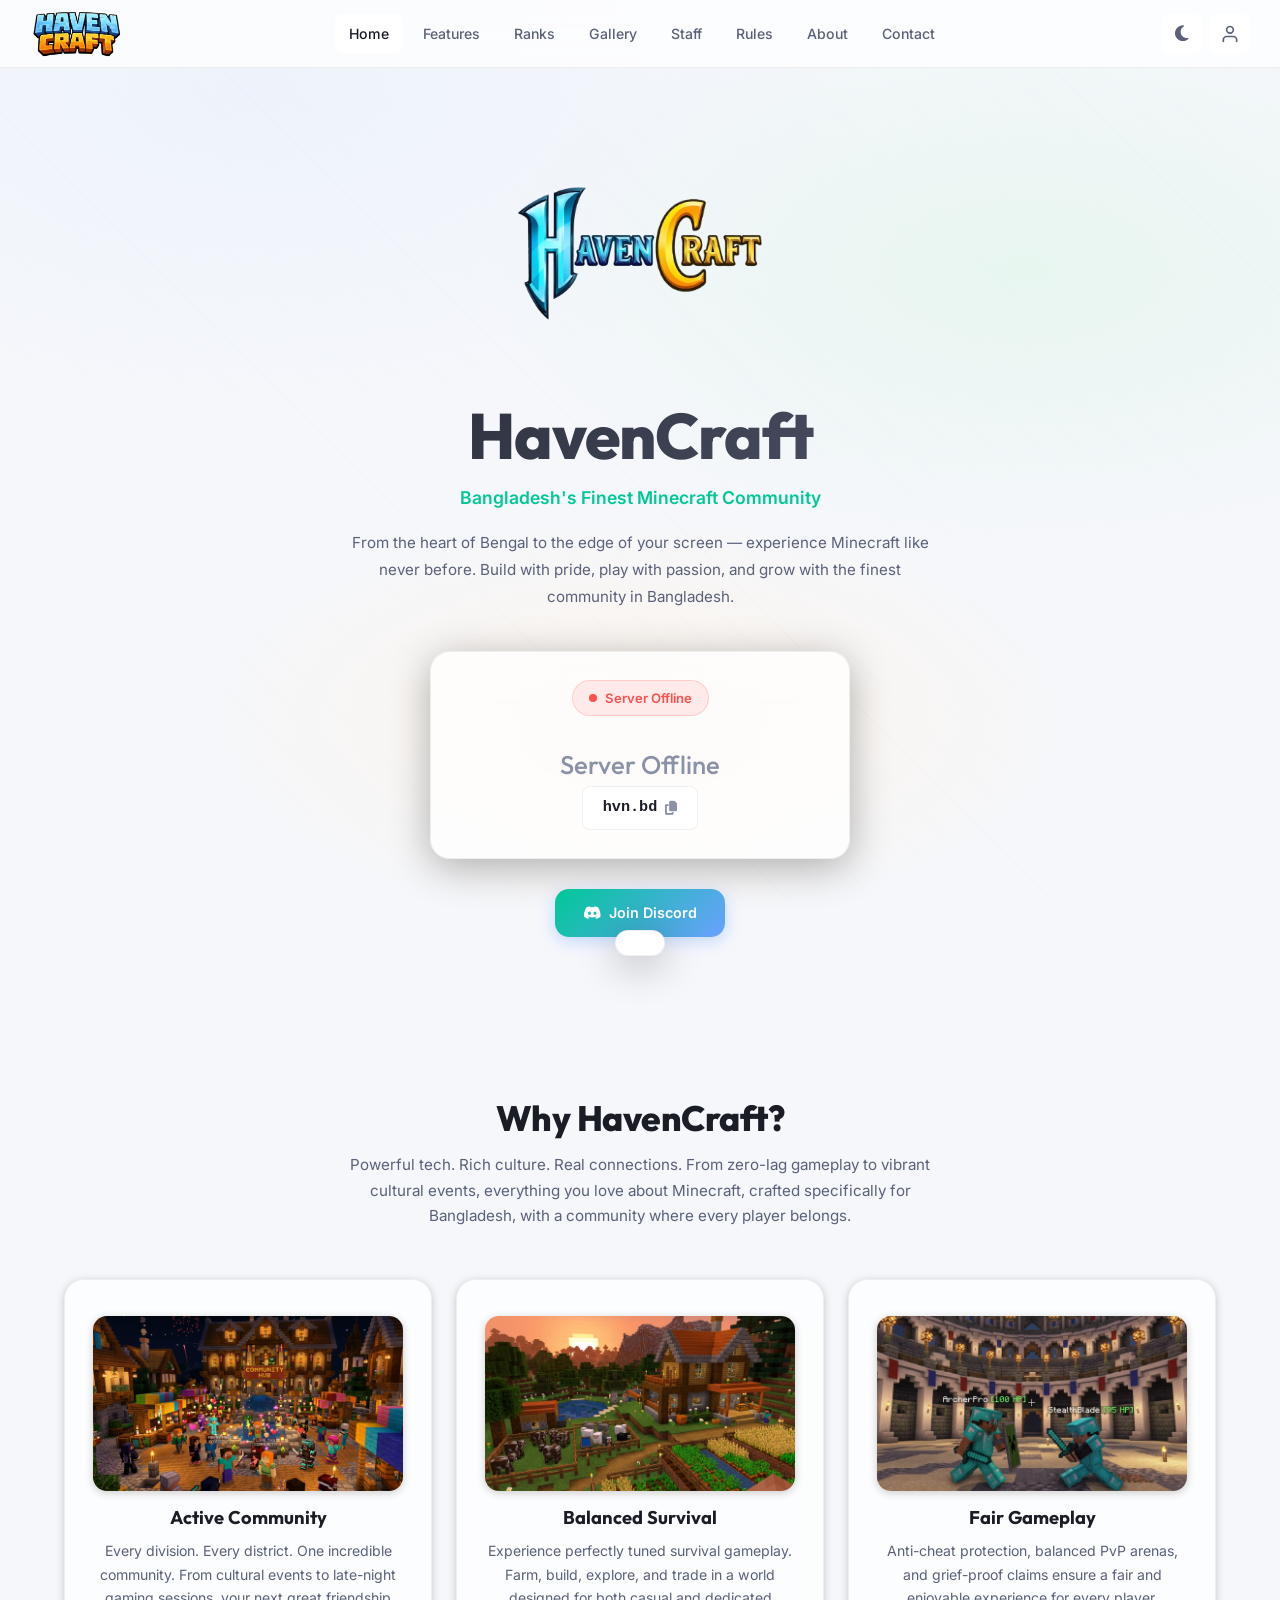
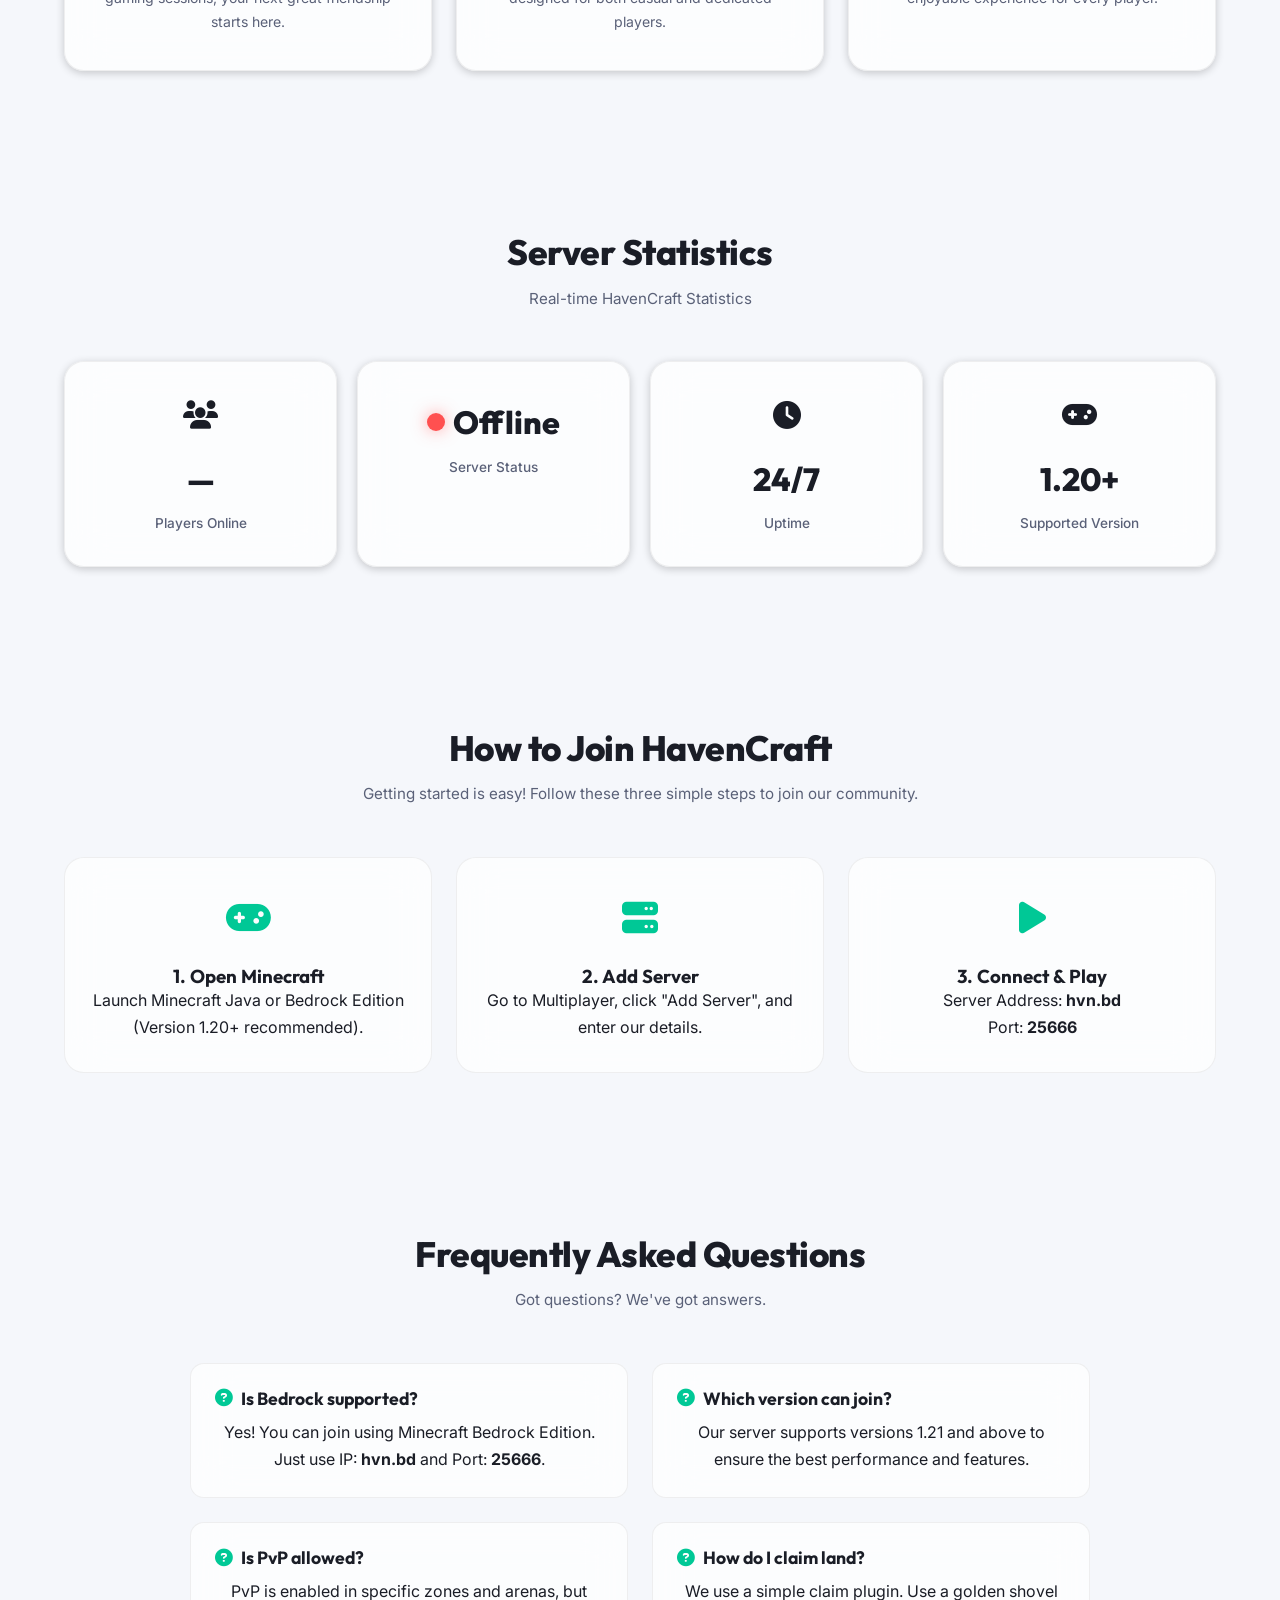
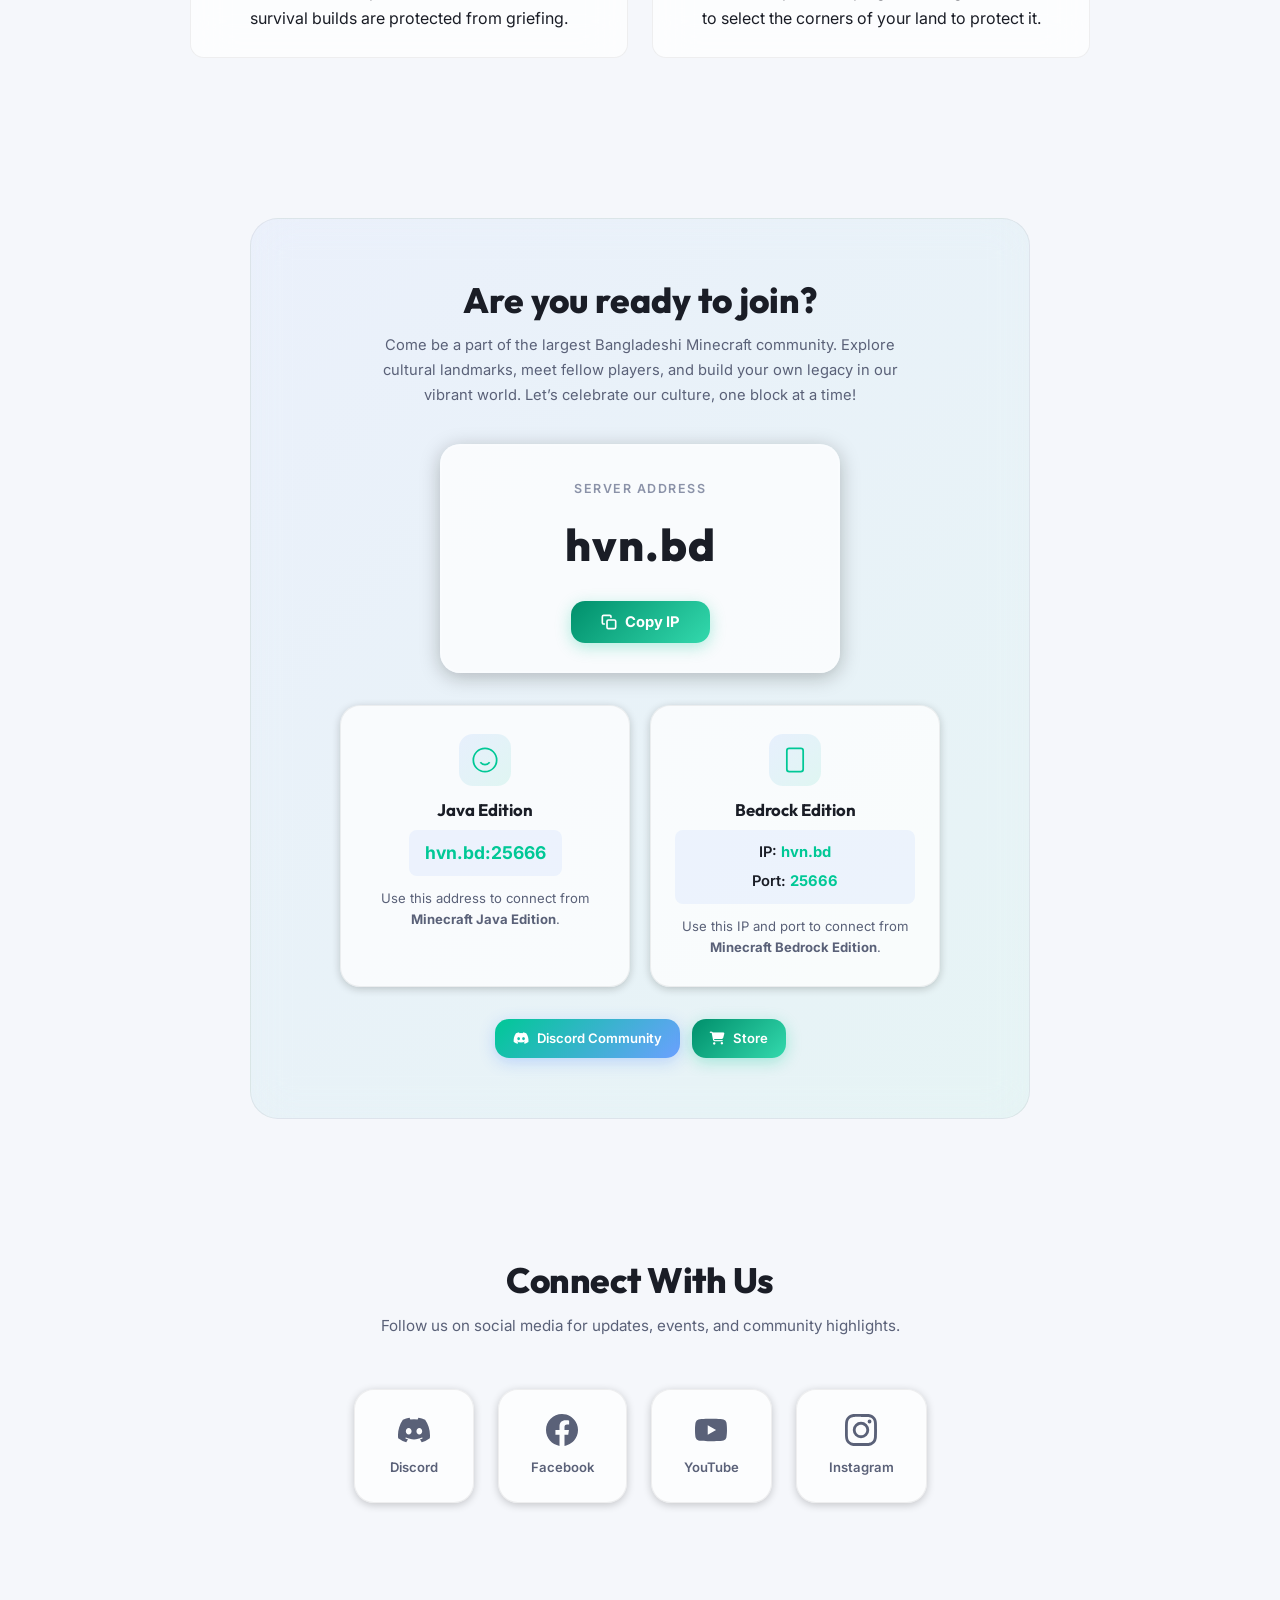
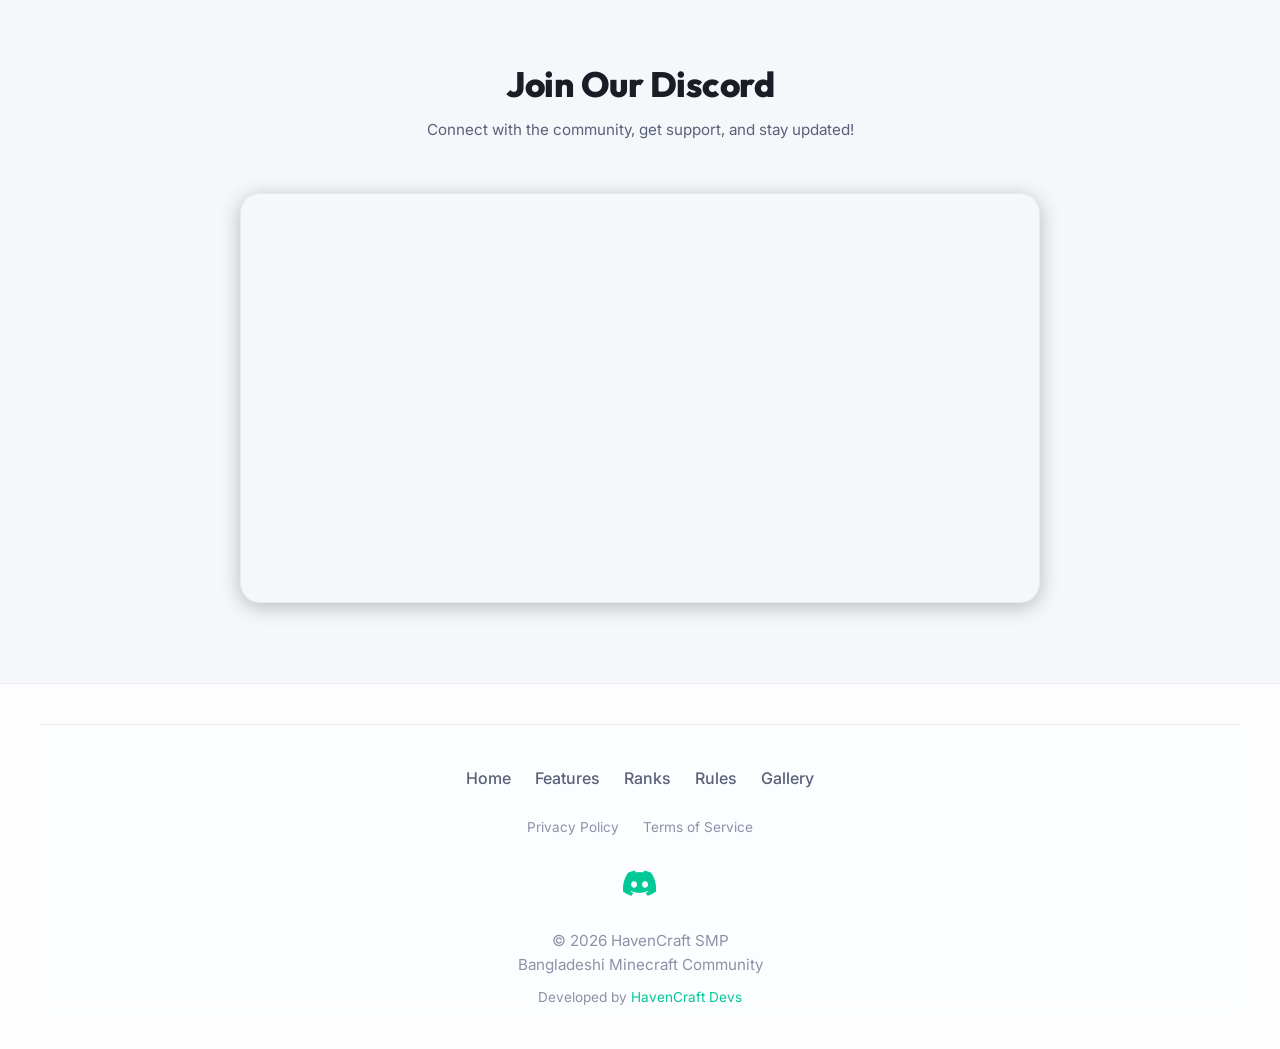
==== commit a673885d: "Add files via upload" ====
--- a/index.html
+++ b/index.html
@@ -10,18 +10,105 @@
     <meta name="keywords"
         content="HavenCraft, Minecraft, Bangladesh, Bangladeshi Minecraft Server, SMP, Survival, Java, Bedrock" />
 
-    <!-- Open Graph / Twitter Meta Tags -->
+    <!-- Canonical URL -->
+    <link rel="canonical" href="https://havencraft.pro/" />
+
+    <!-- Open Graph Meta Tags -->
     <meta property="og:type" content="website">
-    <meta property="og:title" content="HavenCraft SMP - Bangladeshi Minecraft Server">
+    <meta property="og:title" content="HavenCraft | Best Bangladeshi Minecraft SMP Server (Java & Bedrock)">
     <meta property="og:description"
         content="HavenCraft SMP is a Bangladeshi Minecraft survival server with land claim, PvP, and an active community. Join using IP: hvn.bd Port: 25666.">
-    <meta property="og:image" content="logo/logo.png">
+    <meta property="og:image" content="https://havencraft.pro/logo/logo.png">
+    <meta property="og:url" content="https://havencraft.pro/">
+    <meta property="og:site_name" content="HavenCraft SMP">
+    <meta property="og:locale" content="en_US">
+
+    <!-- Twitter Card Meta Tags -->
     <meta name="twitter:card" content="summary_large_image">
+    <meta name="twitter:title" content="HavenCraft | Best Bangladeshi Minecraft SMP Server (Java & Bedrock)">
+    <meta name="twitter:description" content="HavenCraft SMP is a Bangladeshi Minecraft survival server with land claim, PvP, and an active community. Join using IP: hvn.bd Port: 25666.">
+    <meta name="twitter:image" content="https://havencraft.pro/logo/logo.png">
 
     <!-- Favicon & Fonts & Icons -->
     <link rel="icon" href="logo/logo.png" type="image/png" />
     <link rel="stylesheet" href="https://cdnjs.cloudflare.com/ajax/libs/font-awesome/6.4.0/css/all.min.css" />
     <link rel="stylesheet" href="style.css" />
+
+    <!-- Structured Data: Organization -->
+    <script type="application/ld+json">
+    {
+      "@context": "https://schema.org",
+      "@type": "Organization",
+      "name": "HavenCraft SMP",
+      "url": "https://havencraft.pro",
+      "logo": "https://havencraft.pro/logo/logo.png",
+      "description": "HavenCraft is the best Bangladeshi Minecraft SMP server supporting both Java and Bedrock crossplay. Join a thriving community of players from Bangladesh.",
+      "sameAs": [
+        "https://discord.gg/3bBUcqCyz4",
+        "https://www.facebook.com/hvnbd",
+        "https://www.youtube.com/@hvn-bd",
+        "https://www.instagram.com/havencraft.bd"
+      ]
+    }
+    </script>
+
+    <!-- Structured Data: GameServer -->
+    <script type="application/ld+json">
+    {
+      "@context": "https://schema.org",
+      "@type": "GameServer",
+      "name": "HavenCraft SMP",
+      "url": "https://havencraft.pro",
+      "game": {
+        "@type": "VideoGame",
+        "name": "Minecraft"
+      },
+      "serverStatus": "Online",
+      "playersOnline": "0"
+    }
+    </script>
+
+    <!-- Structured Data: FAQPage -->
+    <script type="application/ld+json">
+    {
+      "@context": "https://schema.org",
+      "@type": "FAQPage",
+      "mainEntity": [
+        {
+          "@type": "Question",
+          "name": "Is Bedrock supported on HavenCraft?",
+          "acceptedAnswer": {
+            "@type": "Answer",
+            "text": "Yes! You can join HavenCraft using Minecraft Bedrock Edition. Just use IP: hvn.bd and Port: 25666. We support full Java and Bedrock crossplay."
+          }
+        },
+        {
+          "@type": "Question",
+          "name": "Which Minecraft version can join HavenCraft?",
+          "acceptedAnswer": {
+            "@type": "Answer",
+            "text": "Our Bangladeshi Minecraft server supports versions 1.21 and above to ensure the best performance and features."
+          }
+        },
+        {
+          "@type": "Question",
+          "name": "Is PvP allowed on HavenCraft SMP?",
+          "acceptedAnswer": {
+            "@type": "Answer",
+            "text": "PvP is enabled in specific zones and arenas, but survival builds are protected from griefing on our Minecraft server."
+          }
+        },
+        {
+          "@type": "Question",
+          "name": "How do I claim land on HavenCraft?",
+          "acceptedAnswer": {
+            "@type": "Answer",
+            "text": "We use a simple claim plugin. Use a golden shovel to select the corners of your land to protect it from griefers."
+          }
+        }
+      ]
+    }
+    </script>
 </head>
 
 <body>
@@ -96,7 +183,7 @@
             <!-- Logo -->
             <div class="hero-logo">
                 <div class="logo-shape">
-                    <img src="logo/logo.png" alt="HavenCraft Logo" class="hero-logo-img" loading="eager"
+                    <img src="logo/logo.png" alt="HavenCraft SMP — Best Bangladeshi Minecraft Server Logo" class="hero-logo-img" loading="eager"
                         onerror="this.style.display='none';this.nextElementSibling.style.display='block';" />
                     <span class="logo-inner" style="display:none;">HC</span>
                 </div>
@@ -150,20 +237,20 @@
 
             <div class="features-grid reveal-stagger">
                 <div class="feature-card">
-                    <img src="images/active-community.png" alt="Active Community" class="feature-img" loading="lazy" />
+                    <img src="images/active-community.png" alt="Active Bangladeshi Minecraft community on HavenCraft SMP server" class="feature-img" loading="lazy" />
                     <h3>Active Community</h3>
                     <p>Every division. Every district. One incredible community. From cultural events to late-night
                         gaming sessions, your next great friendship starts here.</p>
                 </div>
                 <div class="feature-card">
-                    <img src="images/balanced-survival.png" alt="Balanced Survival" class="feature-img"
+                    <img src="images/balanced-survival.png" alt="Balanced survival gameplay on HavenCraft Minecraft SMP Bangladesh" class="feature-img"
                         loading="lazy" />
                     <h3>Balanced Survival</h3>
                     <p>Experience perfectly tuned survival gameplay. Farm, build, explore, and trade in a world designed
                         for both casual and dedicated players.</p>
                 </div>
                 <div class="feature-card">
-                    <img src="images/fair-gameplay.png" alt="Fair Gameplay" class="feature-img" loading="lazy" />
+                    <img src="images/fair-gameplay.png" alt="Fair and anti-cheat protected gameplay on HavenCraft Bangladeshi Minecraft server" class="feature-img" loading="lazy" />
                     <h3>Fair Gameplay</h3>
                     <p>Anti-cheat protection, balanced PvP arenas, and grief-proof claims ensure a fair and enjoyable
                         experience for every player.</p>
--- a/style.css
+++ b/style.css
@@ -0,0 +1,1844 @@
+/* ============================================
+   HavenCraft — Minecraft Server Website
+   Design System & Styles
+   ============================================ */
+
+@import url('https://fonts.googleapis.com/css2?family=Inter:wght@300;400;500;600;700&family=Outfit:wght@400;500;600;700;800&display=swap');
+
+/* --- CSS Custom Properties --- */
+:root {
+  --primary: #00c896;
+  --secondary: #008f6b;
+  --accent: #ff8a00;
+  --bg-gradient-1: #eef3fb;
+  --bg-gradient-2: #e8f6f0;
+  --bg-gradient-3: #fdf5ec;
+  --bg: #f5f7fb;
+  --surface: rgba(255, 255, 255, 0.72);
+  --surface-solid: #ffffff;
+  --surface-hover: rgba(255, 255, 255, 0.88);
+  --text: #1a1d26;
+  --text-secondary: #5a6178;
+  --text-muted: #8b92a8;
+  --border: rgba(0, 0, 0, 0.06);
+  --border-strong: rgba(255, 255, 255, 0.1);
+  --shadow-sm: 0 2px 8px rgba(0, 0, 0, 0.2);
+  --shadow-md: 0 4px 20px rgba(0, 0, 0, 0.25);
+  --shadow-lg: 0 8px 40px rgba(0, 0, 0, 0.3);
+  --shadow-xl: 0 16px 60px rgba(0, 0, 0, 0.35);
+  --radius-sm: 8px;
+  --radius-md: 14px;
+  --radius-lg: 20px;
+  --radius-xl: 28px;
+  --blur: 20px;
+  --font-body: 'Inter', -apple-system, sans-serif;
+  --font-heading: 'Outfit', 'Inter', sans-serif;
+  --nav-height: 68px;
+  --online-glow: #00c896;
+  --transition: 0.3s cubic-bezier(0.4, 0, 0.2, 1);
+}
+
+/* --- Dark Mode --- */
+[data-theme="dark"] {
+  --bg-gradient-1: #0f1117;
+  --bg-gradient-2: #111520;
+  --bg-gradient-3: #15121a;
+  --bg: #0e1018;
+  --surface: rgba(30, 34, 48, 0.72);
+  --surface-solid: #1a1e2e;
+  --surface-hover: rgba(36, 40, 58, 0.88);
+  --text: #e8eaf0;
+  --text-secondary: #a0a6bc;
+  --text-muted: #6b7190;
+  --border: rgba(255, 255, 255, 0.06);
+  --border-strong: rgba(255, 255, 255, 0.1);
+  --shadow-sm: 0 2px 8px rgba(0, 0, 0, 0.2);
+  --shadow-md: 0 4px 20px rgba(0, 0, 0, 0.25);
+  --shadow-lg: 0 8px 40px rgba(0, 0, 0, 0.3);
+  --shadow-xl: 0 16px 60px rgba(0, 0, 0, 0.35);
+}
+
+/* --- Reset & Base --- */
+*,
+*::before,
+*::after {
+  margin: 0;
+  padding: 0;
+  box-sizing: border-box;
+}
+
+html {
+  scroll-behavior: smooth;
+  font-size: 16px;
+}
+
+body {
+  font-family: var(--font-body);
+  color: var(--text);
+  background: var(--bg);
+  line-height: 1.7;
+  overflow-x: hidden;
+  min-height: 100vh;
+}
+
+body::before {
+  content: '';
+  position: fixed;
+  inset: 0;
+  z-index: -2;
+  background:
+    radial-gradient(ellipse 80% 60% at 20% 10%, var(--bg-gradient-1) 0%, transparent 60%),
+    radial-gradient(ellipse 70% 50% at 80% 30%, var(--bg-gradient-2) 0%, transparent 60%),
+    radial-gradient(ellipse 60% 40% at 50% 80%, var(--bg-gradient-3) 0%, transparent 60%),
+    var(--bg);
+}
+
+body::after {
+  content: '';
+  position: fixed;
+  inset: 0;
+  z-index: -1;
+  background-image:
+    repeating-linear-gradient(45deg,
+      transparent,
+      transparent 30px,
+      rgba(79, 140, 255, 0.015) 30px,
+      rgba(79, 140, 255, 0.015) 31px);
+  pointer-events: none;
+}
+
+a {
+  text-decoration: none;
+  color: inherit;
+  transition: color var(--transition);
+}
+
+img {
+  max-width: 100%;
+  display: block;
+}
+
+ul {
+  list-style: none;
+}
+
+h1,
+h2,
+h3,
+h4,
+h5,
+h6 {
+  font-family: var(--font-heading);
+  font-weight: 700;
+  line-height: 1.2;
+  color: var(--text);
+}
+
+.container {
+  width: 100%;
+  max-width: 1200px;
+  margin: 0 auto;
+  padding: 0 24px;
+}
+
+section {
+  padding: 80px 0;
+}
+
+/* ============================================
+   NAVBAR
+   ============================================ */
+.navbar {
+  position: fixed;
+  top: 0;
+  left: 0;
+  right: 0;
+  height: var(--nav-height);
+  z-index: 1000;
+  background: var(--surface);
+  backdrop-filter: blur(var(--blur));
+  -webkit-backdrop-filter: blur(var(--blur));
+  border-bottom: 1px solid var(--border);
+  transition: box-shadow var(--transition);
+}
+
+.navbar.scrolled {
+  box-shadow: var(--shadow-md);
+}
+
+.navbar .container {
+  display: flex;
+  align-items: center;
+  justify-content: space-between;
+  height: 100%;
+  max-width: 1400px;
+  padding: 0 30px;
+}
+
+.nav-brand {
+  display: flex;
+  align-items: center;
+  gap: 10px;
+}
+
+.brand-logo {
+  height: calc(var(--nav-height) - 16px);
+  width: auto;
+  border-radius: var(--radius-sm);
+  object-fit: contain;
+}
+
+.nav-brand .brand-icon {
+  width: 36px;
+  height: 36px;
+  background: linear-gradient(135deg, var(--primary), var(--secondary));
+  border-radius: var(--radius-sm);
+  display: flex;
+  align-items: center;
+  justify-content: center;
+  color: #fff;
+  font-size: 18px;
+  font-weight: 800;
+}
+
+.nav-links {
+  display: flex;
+  align-items: center;
+  gap: 6px;
+}
+
+.nav-links a {
+  padding: 8px 14px;
+  font-size: 0.88rem;
+  font-weight: 500;
+  color: var(--text-secondary);
+  border-radius: var(--radius-sm);
+  transition: all var(--transition);
+}
+
+.nav-links a:hover,
+.nav-links a.active {
+  color: var(--text);
+  background: var(--surface-hover);
+}
+
+.nav-actions {
+  display: flex;
+  align-items: center;
+  gap: 8px;
+}
+
+.nav-action-btn {
+  width: 40px;
+  height: 40px;
+  border: none;
+  background: var(--surface-hover);
+  border-radius: var(--radius-sm);
+  cursor: pointer;
+  display: flex;
+  align-items: center;
+  justify-content: center;
+  color: var(--text-secondary);
+  font-size: 18px;
+  transition: all var(--transition);
+}
+
+.nav-action-btn:hover {
+  color: var(--text);
+  background: var(--border-strong);
+  transform: scale(1.05);
+}
+
+/* User Menu / Gametag Login */
+.user-menu-wrapper {
+  position: relative;
+}
+
+.user-btn {
+  position: relative;
+  overflow: hidden;
+}
+
+.user-head {
+  width: 28px;
+  height: 28px;
+  border-radius: 4px;
+  image-rendering: pixelated;
+}
+
+.user-icon-svg {
+  width: 20px;
+  height: 20px;
+}
+
+.user-dropdown {
+  position: absolute;
+  top: calc(100% + 10px);
+  right: 0;
+  width: 280px;
+  background: var(--surface-solid);
+  border: 1px solid var(--border);
+  border-radius: var(--radius-md);
+  box-shadow: var(--shadow-lg);
+  opacity: 0;
+  visibility: hidden;
+  transform: translateY(-8px);
+  transition: all var(--transition);
+  z-index: 1001;
+  overflow: hidden;
+}
+
+.user-dropdown.open {
+  opacity: 1;
+  visibility: visible;
+  transform: translateY(0);
+}
+
+.user-dropdown-header {
+  padding: 14px 18px 10px;
+  font-size: 0.85rem;
+  font-weight: 700;
+  color: var(--text);
+  border-bottom: 1px solid var(--border);
+}
+
+.user-dropdown-body {
+  padding: 14px 18px 16px;
+  display: flex;
+  flex-direction: column;
+  gap: 10px;
+}
+
+.gametag-input {
+  width: 100%;
+  padding: 10px 14px;
+  border: 1px solid var(--border-strong);
+  border-radius: var(--radius-sm);
+  font-family: var(--font-body);
+  font-size: 0.88rem;
+  color: var(--text);
+  background: var(--bg);
+  outline: none;
+  transition: border-color var(--transition);
+}
+
+.gametag-input:focus {
+  border-color: var(--primary);
+}
+
+.gametag-submit {
+  width: 100%;
+  justify-content: center;
+}
+
+.user-dropdown-logged {
+  padding: 16px 18px;
+  display: flex;
+  align-items: center;
+  gap: 12px;
+  flex-wrap: wrap;
+}
+
+.user-dropdown-avatar {
+  width: 40px;
+  height: 40px;
+  border-radius: 6px;
+  image-rendering: pixelated;
+}
+
+.user-dropdown-name {
+  font-weight: 700;
+  font-size: 0.95rem;
+  color: var(--text);
+  flex: 1;
+}
+
+.hamburger {
+  display: none;
+  flex-direction: column;
+  gap: 5px;
+  cursor: pointer;
+  border: none;
+  background: none;
+  padding: 6px;
+  z-index: 1001;
+}
+
+.hamburger span {
+  display: block;
+  width: 22px;
+  height: 2px;
+  background: var(--text);
+  border-radius: 2px;
+  transition: all var(--transition);
+}
+
+.hamburger.active span:nth-child(1) {
+  transform: rotate(45deg) translate(5px, 5px);
+}
+
+.hamburger.active span:nth-child(2) {
+  opacity: 0;
+}
+
+.hamburger.active span:nth-child(3) {
+  transform: rotate(-45deg) translate(5px, -5px);
+}
+
+/* ============================================
+   JOIN GUIDE, FAQ, TESTIMONIALS
+   ============================================ */
+.join-guide,
+.faq {
+  text-align: center;
+}
+
+.join-steps {
+  display: grid;
+  grid-template-columns: repeat(3, 1fr);
+  gap: 24px;
+}
+
+.step-card {
+  background: var(--surface);
+  backdrop-filter: blur(var(--blur));
+  -webkit-backdrop-filter: blur(var(--blur));
+  border: 1px solid var(--border);
+  border-radius: var(--radius-lg);
+  padding: 30px 24px;
+  text-align: center;
+  transition: transform var(--transition);
+}
+
+.step-card:hover {
+  transform: translateY(-5px);
+}
+
+.step-icon {
+  font-size: 36px;
+  color: var(--primary);
+  margin-bottom: 16px;
+}
+
+.faq-grid {
+  display: grid;
+  grid-template-columns: repeat(2, 1fr);
+  gap: 24px;
+  max-width: 900px;
+  margin: 0 auto;
+}
+
+.faq-item {
+  background: var(--surface);
+  backdrop-filter: blur(var(--blur));
+  padding: 24px;
+  border-radius: var(--radius-md);
+  border: 1px solid var(--border);
+}
+
+.faq-item h3 {
+  font-size: 1.1rem;
+  margin-bottom: 10px;
+  display: flex;
+  align-items: center;
+  gap: 8px;
+}
+
+.text-primary {
+  color: var(--primary);
+}
+
+.testimonials-grid {
+  display: grid;
+  grid-template-columns: repeat(2, 1fr);
+  gap: 24px;
+  max-width: 900px;
+  margin: 0 auto;
+}
+
+.testimonial-card {
+  background: var(--surface);
+  backdrop-filter: blur(var(--blur));
+  padding: 30px;
+  border-radius: var(--radius-lg);
+  border: 1px solid var(--border);
+  position: relative;
+  transition: transform var(--transition);
+}
+
+.testimonial-card:hover {
+  transform: translateY(-5px);
+}
+
+.testimonial-card .stars {
+  color: #fbbf24;
+  margin-bottom: 12px;
+}
+
+.testimonial-card p {
+  font-size: 1.05rem;
+  font-style: italic;
+  margin-bottom: 16px;
+  color: var(--text-secondary);
+}
+
+.testimonial-card .player-info {
+  font-weight: bold;
+  color: var(--text);
+}
+
+/* ============================================
+   HERO SECTION
+   ============================================ */
+.hero {
+  padding-top: calc(var(--nav-height) + 60px);
+  padding-bottom: 80px;
+  text-align: center;
+  position: relative;
+}
+
+.hero-logo {
+  width: 250px;
+  height: 250px;
+  margin: 0 auto 20px;
+  position: relative;
+}
+
+.hero-logo .logo-shape {
+  width: 250px;
+  height: 250px;
+  background: transparent;
+  display: flex;
+  align-items: center;
+  justify-content: center;
+  position: relative;
+}
+
+.hero-logo-img {
+  width: 100%;
+  height: 100%;
+  position: relative;
+  z-index: 1;
+  object-fit: contain;
+  image-rendering: auto;
+  border-radius: calc(var(--radius-lg) - 4px);
+}
+
+.hero-logo .logo-shape .logo-inner {
+  position: relative;
+  z-index: 1;
+  font-size: 36px;
+  font-weight: 800;
+  font-family: var(--font-heading);
+  background: linear-gradient(135deg, var(--secondary), var(--primary));
+  -webkit-background-clip: text;
+  -webkit-text-fill-color: transparent;
+  background-clip: text;
+}
+
+/* Hero Title Animation */
+.hero-title {
+  font-size: 4rem;
+  font-weight: 800;
+  margin-bottom: 8px;
+  letter-spacing: -1px;
+  background: linear-gradient(135deg, var(--text) 0%, var(--text-secondary) 100%);
+  -webkit-background-clip: text;
+  -webkit-text-fill-color: transparent;
+  background-clip: text;
+  animation: titleReveal 1.2s cubic-bezier(0.16, 1, 0.3, 1) forwards,
+    heroFloat 4s ease-in-out 1.4s infinite;
+}
+
+@keyframes titleReveal {
+  0% {
+    opacity: 0;
+    transform: translateY(30px) scale(0.95);
+    letter-spacing: 8px;
+    filter: blur(8px);
+  }
+
+  60% {
+    opacity: 1;
+    filter: blur(0px);
+  }
+
+  100% {
+    opacity: 1;
+    transform: translateY(0) scale(1);
+    letter-spacing: -1px;
+    filter: blur(0px);
+  }
+}
+
+@keyframes heroFloat {
+
+  0%,
+  100% {
+    transform: translateY(0);
+    text-shadow: 0 0 20px rgba(79, 140, 255, 0.0);
+  }
+
+  50% {
+    transform: translateY(-6px);
+    text-shadow: 0 0 30px rgba(79, 140, 255, 0.15);
+  }
+}
+
+.hero .subtitle {
+  font-size: 1.1rem;
+  font-weight: 600;
+  color: var(--primary);
+  margin-bottom: 16px;
+  animation: fadeInUp 0.8s ease 0.3s both;
+}
+
+.hero .description {
+  font-size: 0.95rem;
+  color: var(--text-secondary);
+  max-width: 580px;
+  margin: 0 auto 40px;
+  line-height: 1.8;
+  animation: fadeInUp 0.8s ease 0.5s both;
+}
+
+@keyframes fadeInUp {
+  from {
+    opacity: 0;
+    transform: translateY(20px);
+  }
+
+  to {
+    opacity: 1;
+    transform: translateY(0);
+  }
+}
+
+/* Player Status Card */
+.player-card {
+  max-width: 420px;
+  margin: 0 auto 30px;
+  background: var(--surface);
+  backdrop-filter: blur(var(--blur));
+  -webkit-backdrop-filter: blur(var(--blur));
+  border: 1px solid var(--border);
+  border-radius: var(--radius-lg);
+  padding: 28px 32px;
+  box-shadow: var(--shadow-lg);
+  transition: transform var(--transition), box-shadow var(--transition);
+}
+
+.player-card:hover {
+  transform: translateY(-4px);
+  box-shadow: var(--shadow-xl);
+}
+
+.status-badge {
+  display: inline-flex;
+  align-items: center;
+  gap: 8px;
+  padding: 6px 16px;
+  background: rgba(0, 200, 150, 0.1);
+  border: 1px solid rgba(0, 200, 150, 0.2);
+  border-radius: 50px;
+  font-size: 0.82rem;
+  font-weight: 600;
+  color: var(--secondary);
+  margin-bottom: 16px;
+}
+
+.status-badge.offline {
+  background: rgba(255, 80, 80, 0.1);
+  border-color: rgba(255, 80, 80, 0.2);
+  color: #ff5050;
+}
+
+.status-dot {
+  width: 8px;
+  height: 8px;
+  background: var(--secondary);
+  border-radius: 50%;
+  animation: pulse-dot 2s ease-in-out infinite;
+}
+
+.status-badge.offline .status-dot {
+  background: #ff5050;
+  animation: none;
+}
+
+@keyframes pulse-dot {
+
+  0%,
+  100% {
+    opacity: 1;
+    box-shadow: 0 0 0 0 rgba(0, 200, 150, 0.4);
+  }
+
+  50% {
+    opacity: 0.7;
+    box-shadow: 0 0 0 6px rgba(0, 200, 150, 0);
+  }
+}
+
+.player-count {
+  font-family: var(--font-heading);
+  font-size: 3rem;
+  font-weight: 800;
+  color: var(--text);
+  line-height: 1;
+  margin-bottom: 6px;
+}
+
+.player-count span {
+  color: var(--text-muted);
+  font-size: 1.4rem;
+  font-weight: 500;
+}
+
+.server-ip-display {
+  display: inline-flex;
+  align-items: center;
+  gap: 8px;
+  padding: 8px 20px;
+  background: var(--surface-hover);
+  border: 1px solid var(--border);
+  border-radius: var(--radius-sm);
+  font-family: 'JetBrains Mono', monospace;
+  font-size: 0.95rem;
+  font-weight: 600;
+  color: var(--text);
+  cursor: pointer;
+  transition: all var(--transition);
+}
+
+.server-ip-display:hover {
+  border-color: var(--primary);
+  background: rgba(79, 140, 255, 0.06);
+}
+
+.server-ip-display .copy-icon {
+  font-size: 14px;
+  color: var(--text-muted);
+}
+
+/* Hero Buttons */
+.hero-buttons {
+  display: flex;
+  justify-content: center;
+  gap: 12px;
+  margin-top: 24px;
+}
+
+@media (max-width: 768px) {
+
+  .join-steps,
+  .faq-grid,
+  .testimonials-grid {
+    grid-template-columns: 1fr;
+  }
+}
+
+.btn {
+  display: inline-flex;
+  align-items: center;
+  gap: 8px;
+  padding: 12px 28px;
+  border-radius: var(--radius-md);
+  font-family: var(--font-body);
+  font-size: 0.9rem;
+  font-weight: 600;
+  cursor: pointer;
+  border: none;
+  transition: all var(--transition);
+  text-decoration: none;
+}
+
+.btn-primary {
+  background: linear-gradient(135deg, var(--primary), #6ba0ff);
+  color: #fff;
+  box-shadow: 0 4px 16px rgba(79, 140, 255, 0.3);
+}
+
+.btn-primary:hover {
+  transform: translateY(-2px);
+  box-shadow: 0 6px 24px rgba(79, 140, 255, 0.4);
+}
+
+.btn-secondary {
+  background: var(--surface);
+  backdrop-filter: blur(10px);
+  color: var(--text);
+  border: 1px solid var(--border);
+  box-shadow: var(--shadow-sm);
+}
+
+.btn-secondary:hover {
+  transform: translateY(-2px);
+  box-shadow: var(--shadow-md);
+  border-color: var(--border-strong);
+}
+
+.btn-accent {
+  background: linear-gradient(135deg, var(--secondary), #33d9ad);
+  color: #fff;
+  box-shadow: 0 4px 16px rgba(0, 200, 150, 0.3);
+}
+
+.btn-accent:hover {
+  transform: translateY(-2px);
+  box-shadow: 0 6px 24px rgba(0, 200, 150, 0.4);
+}
+
+.btn-outline {
+  background: transparent;
+  color: var(--text-secondary);
+  border: 1px solid var(--border-strong);
+}
+
+.btn-outline:hover {
+  background: var(--surface);
+  color: var(--text);
+  transform: translateY(-2px);
+}
+
+.btn-sm {
+  padding: 8px 18px;
+  font-size: 0.82rem;
+}
+
+/* ============================================
+   FEATURES SECTION
+   ============================================ */
+.features {
+  text-align: center;
+}
+
+.section-header {
+  margin-bottom: 50px;
+}
+
+.section-header h2 {
+  font-size: 2.2rem;
+  font-weight: 800;
+  margin-bottom: 12px;
+  letter-spacing: -0.5px;
+}
+
+.section-header p {
+  font-size: 0.95rem;
+  color: var(--text-secondary);
+  max-width: 600px;
+  margin: 0 auto;
+  line-height: 1.7;
+}
+
+.features-grid {
+  display: grid;
+  grid-template-columns: repeat(3, 1fr);
+  gap: 24px;
+}
+
+.feature-card {
+  background: var(--surface);
+  backdrop-filter: blur(var(--blur));
+  -webkit-backdrop-filter: blur(var(--blur));
+  border: 1px solid var(--border);
+  border-radius: var(--radius-lg);
+  padding: 36px 28px;
+  text-align: center;
+  box-shadow: var(--shadow-sm);
+  transition: all var(--transition);
+  position: relative;
+  overflow: hidden;
+}
+
+.feature-card::before {
+  content: '';
+  position: absolute;
+  top: 0;
+  left: 0;
+  right: 0;
+  height: 3px;
+  opacity: 0;
+  transition: opacity var(--transition);
+}
+
+.feature-card:nth-child(1)::before {
+  background: linear-gradient(90deg, var(--primary), var(--secondary));
+}
+
+.feature-card:nth-child(2)::before {
+  background: linear-gradient(90deg, var(--secondary), var(--accent));
+}
+
+.feature-card:nth-child(3)::before {
+  background: linear-gradient(90deg, var(--accent), var(--primary));
+}
+
+.feature-card:hover {
+  transform: translateY(-8px);
+  box-shadow: var(--shadow-lg);
+  border-color: var(--border-strong);
+}
+
+.feature-card:hover::before {
+  opacity: 1;
+}
+
+.feature-icon {
+  width: 68px;
+  height: 68px;
+  margin: 0 auto 20px;
+  border-radius: var(--radius-md);
+  display: flex;
+  align-items: center;
+  justify-content: center;
+  font-size: 30px;
+}
+
+.feature-card:nth-child(1) .feature-icon {
+  background: linear-gradient(135deg, rgba(79, 140, 255, 0.12), rgba(0, 200, 150, 0.12));
+}
+
+.feature-card:nth-child(2) .feature-icon {
+  background: linear-gradient(135deg, rgba(0, 200, 150, 0.12), rgba(255, 138, 0, 0.12));
+}
+
+.feature-card:nth-child(3) .feature-icon {
+  background: linear-gradient(135deg, rgba(255, 138, 0, 0.12), rgba(79, 140, 255, 0.12));
+}
+
+.feature-card h3 {
+  font-size: 1.15rem;
+  font-weight: 700;
+  margin-bottom: 10px;
+}
+
+.feature-card p {
+  font-size: 0.88rem;
+  color: var(--text-secondary);
+  line-height: 1.7;
+}
+
+.feature-img {
+  width: 100%;
+  aspect-ratio: 16/9;
+  object-fit: cover;
+  border-radius: var(--radius-md);
+  margin-bottom: 16px;
+  transition: transform 0.4s ease;
+  box-shadow: var(--shadow-sm);
+}
+
+.feature-card:hover .feature-img {
+  transform: scale(1.03);
+}
+
+/* ============================================
+   STATISTICS SECTION
+   ============================================ */
+.statistics {
+  text-align: center;
+}
+
+.stats-grid {
+  display: grid;
+  grid-template-columns: repeat(4, 1fr);
+  gap: 20px;
+}
+
+.stat-card {
+  background: var(--surface);
+  backdrop-filter: blur(var(--blur));
+  -webkit-backdrop-filter: blur(var(--blur));
+  border: 1px solid var(--border);
+  border-radius: var(--radius-lg);
+  padding: 30px 20px;
+  box-shadow: var(--shadow-sm);
+  transition: all var(--transition);
+  position: relative;
+  overflow: hidden;
+}
+
+.stat-card::before {
+  content: '';
+  position: absolute;
+  top: 0;
+  left: 0;
+  right: 0;
+  height: 3px;
+  background: linear-gradient(90deg, var(--primary), var(--secondary));
+  opacity: 0;
+  transition: opacity var(--transition);
+}
+
+.stat-card:nth-child(2)::before {
+  background: linear-gradient(90deg, var(--secondary), var(--accent));
+}
+
+.stat-card:nth-child(3)::before {
+  background: linear-gradient(90deg, var(--accent), var(--primary));
+}
+
+.stat-card:nth-child(4)::before {
+  background: linear-gradient(90deg, var(--primary), var(--accent));
+}
+
+.stat-card:hover {
+  transform: translateY(-8px) scale(1.02);
+  box-shadow: var(--shadow-lg);
+  border-color: var(--border-strong);
+}
+
+.stat-card:hover::before {
+  opacity: 1;
+}
+
+.stat-value {
+  font-family: var(--font-heading);
+  font-size: 2rem;
+  font-weight: 800;
+  color: var(--text);
+  margin-bottom: 6px;
+}
+
+.stat-icon {
+  font-size: 28px;
+  margin-bottom: 12px;
+  display: block;
+}
+
+.stat-label {
+  font-size: 0.85rem;
+  color: var(--text-secondary);
+  font-weight: 500;
+}
+
+/* Status Indicator — large version */
+.status-indicator {
+  display: inline-flex;
+  align-items: center;
+  gap: 8px;
+}
+
+.status-indicator .dot {
+  width: 10px;
+  height: 10px;
+  border-radius: 50%;
+  background: var(--secondary);
+  box-shadow: 0 0 8px rgba(0, 200, 150, 0.5);
+  animation: pulse-dot 2s ease-in-out infinite;
+}
+
+.status-indicator.offline .dot {
+  background: #ff5050;
+  box-shadow: 0 0 8px rgba(255, 80, 80, 0.5);
+  animation: none;
+}
+
+.status-indicator-lg .dot {
+  width: 18px;
+  height: 18px;
+  box-shadow: 0 0 16px rgba(0, 200, 150, 0.5);
+}
+
+.status-indicator-lg.offline .dot {
+  box-shadow: 0 0 16px rgba(255, 80, 80, 0.5);
+}
+
+/* ============================================
+   CTA SECTION (Ready to Join)
+   ============================================ */
+.cta-section {
+  text-align: center;
+  position: relative;
+}
+
+.cta-content {
+  background: linear-gradient(135deg, rgba(79, 140, 255, 0.06), rgba(0, 200, 150, 0.06));
+  border: 1px solid var(--border);
+  border-radius: var(--radius-xl);
+  padding: 60px 40px;
+  max-width: 780px;
+  margin: 0 auto;
+  backdrop-filter: blur(var(--blur));
+  -webkit-backdrop-filter: blur(var(--blur));
+}
+
+.cta-content h2 {
+  font-size: 2.2rem;
+  font-weight: 800;
+  margin-bottom: 12px;
+}
+
+.cta-content>p {
+  color: var(--text-secondary);
+  font-size: 0.92rem;
+  max-width: 520px;
+  margin: 0 auto 36px;
+  line-height: 1.7;
+}
+
+/* Large IP Display Box */
+.ip-display-box {
+  background: var(--surface);
+  border: 2px solid var(--border-strong);
+  border-radius: var(--radius-lg);
+  padding: 32px 40px 28px;
+  max-width: 400px;
+  margin: 0 auto 32px;
+  box-shadow: var(--shadow-md);
+  transition: all var(--transition);
+}
+
+.ip-display-box:hover {
+  box-shadow: var(--shadow-lg);
+  border-color: var(--primary);
+}
+
+.ip-display-label {
+  font-size: 0.78rem;
+  font-weight: 600;
+  color: var(--text-muted);
+  text-transform: uppercase;
+  letter-spacing: 1.5px;
+  margin-bottom: 8px;
+}
+
+.ip-display-value {
+  font-family: var(--font-heading);
+  font-size: 2.8rem;
+  font-weight: 800;
+  color: var(--text);
+  letter-spacing: 1px;
+  margin-bottom: 18px;
+}
+
+.ip-display-box .copy-ip-btn {
+  display: inline-flex;
+  align-items: center;
+  gap: 8px;
+  padding: 12px 30px;
+  background: linear-gradient(135deg, var(--secondary), #33d9ad);
+  color: #fff;
+  border: none;
+  border-radius: var(--radius-md);
+  font-size: 0.92rem;
+  font-weight: 700;
+  cursor: pointer;
+  box-shadow: 0 4px 16px rgba(0, 200, 150, 0.3);
+  transition: all var(--transition);
+  font-family: var(--font-body);
+}
+
+.ip-display-box .copy-ip-btn:hover {
+  transform: translateY(-2px);
+  box-shadow: 0 6px 24px rgba(0, 200, 150, 0.4);
+}
+
+.ip-display-box .copy-ip-btn.copied {
+  background: linear-gradient(135deg, var(--primary), #6ba0ff);
+  box-shadow: 0 4px 16px rgba(79, 140, 255, 0.3);
+}
+
+/* Connection Boxes */
+.connection-boxes {
+  display: grid;
+  grid-template-columns: 1fr 1fr;
+  gap: 20px;
+  max-width: 600px;
+  margin: 0 auto 32px;
+}
+
+.connection-box {
+  background: var(--surface);
+  border: 1px solid var(--border);
+  border-radius: var(--radius-lg);
+  padding: 28px 24px;
+  text-align: center;
+  box-shadow: var(--shadow-sm);
+  transition: all var(--transition);
+}
+
+.connection-box:hover {
+  transform: translateY(-4px);
+  box-shadow: var(--shadow-md);
+  border-color: var(--border-strong);
+}
+
+.connection-box-icon {
+  width: 52px;
+  height: 52px;
+  margin: 0 auto 14px;
+  border-radius: var(--radius-md);
+  background: linear-gradient(135deg, rgba(79, 140, 255, 0.1), rgba(0, 200, 150, 0.1));
+  display: flex;
+  align-items: center;
+  justify-content: center;
+  color: var(--primary);
+}
+
+.connection-box h3 {
+  font-size: 1.05rem;
+  font-weight: 700;
+  margin-bottom: 10px;
+}
+
+.connection-address {
+  font-family: 'JetBrains Mono', var(--font-body);
+  font-size: 1.1rem;
+  font-weight: 700;
+  color: var(--primary);
+  background: rgba(79, 140, 255, 0.08);
+  padding: 8px 16px;
+  border-radius: var(--radius-sm);
+  margin-bottom: 12px;
+  display: inline-block;
+}
+
+.connection-address-split {
+  font-family: 'JetBrains Mono', var(--font-body);
+  font-size: 0.92rem;
+  font-weight: 600;
+  color: var(--text);
+  background: rgba(79, 140, 255, 0.08);
+  padding: 10px 16px;
+  border-radius: var(--radius-sm);
+  margin-bottom: 12px;
+  display: flex;
+  flex-direction: column;
+  gap: 4px;
+}
+
+.connection-address-split strong {
+  color: var(--primary);
+}
+
+.connection-box p {
+  font-size: 0.82rem;
+  color: var(--text-secondary);
+  line-height: 1.6;
+}
+
+.cta-buttons {
+  display: flex;
+  justify-content: center;
+  gap: 12px;
+  flex-wrap: wrap;
+}
+
+/* ============================================
+   SOCIAL MEDIA SECTION
+   ============================================ */
+.social-section {
+  padding: 60px 0 80px;
+  text-align: center;
+}
+
+.social-icons-row {
+  display: flex;
+  justify-content: center;
+  gap: 24px;
+  flex-wrap: wrap;
+}
+
+.social-icon-card {
+  display: flex;
+  flex-direction: column;
+  align-items: center;
+  gap: 10px;
+  padding: 24px 32px;
+  background: var(--surface);
+  border: 1px solid var(--border);
+  border-radius: var(--radius-lg);
+  box-shadow: var(--shadow-sm);
+  transition: all var(--transition);
+  color: var(--text-secondary);
+  min-width: 120px;
+}
+
+.social-icon-card:hover {
+  transform: translateY(-6px);
+  box-shadow: var(--shadow-lg);
+  border-color: var(--border-strong);
+}
+
+.social-icon-card:nth-child(1):hover {
+  color: #5865F2;
+  border-color: #5865F2;
+}
+
+.social-icon-card:nth-child(2):hover {
+  color: #1877F2;
+  border-color: #1877F2;
+}
+
+.social-icon-card:nth-child(3):hover {
+  color: #FF0000;
+  border-color: #FF0000;
+}
+
+.social-icon-card:nth-child(4):hover {
+  color: #E4405F;
+  border-color: #E4405F;
+}
+
+.social-icon-card svg {
+  transition: transform var(--transition);
+}
+
+.social-icon-card:hover svg {
+  transform: scale(1.15);
+}
+
+.social-icon-card span {
+  font-size: 0.82rem;
+  font-weight: 600;
+}
+
+/* ============================================
+   FOOTER
+   ============================================ */
+.footer {
+  background: var(--surface);
+  backdrop-filter: blur(var(--blur));
+  -webkit-backdrop-filter: blur(var(--blur));
+  border-top: 1px solid var(--border);
+  padding: 60px 0 24px;
+}
+
+.footer-grid {
+  display: grid;
+  grid-template-columns: 2fr 1fr 1fr 1fr;
+  gap: 40px;
+  margin-bottom: 40px;
+}
+
+.footer-brand h3 {
+  font-size: 1.3rem;
+  font-weight: 700;
+  margin-bottom: 12px;
+  display: flex;
+  align-items: center;
+  gap: 8px;
+}
+
+.footer-logo-img {
+  width: 28px;
+  height: 28px;
+  border-radius: 6px;
+  object-fit: contain;
+}
+
+.footer-brand p {
+  font-size: 0.85rem;
+  color: var(--text-secondary);
+  line-height: 1.7;
+  max-width: 320px;
+}
+
+.footer-col h4 {
+  font-size: 0.9rem;
+  font-weight: 700;
+  margin-bottom: 16px;
+  color: var(--text);
+}
+
+.footer-col ul li {
+  margin-bottom: 10px;
+}
+
+.footer-col ul li a {
+  font-size: 0.85rem;
+  color: var(--text-secondary);
+  transition: all var(--transition);
+}
+
+.footer-col ul li a:hover {
+  color: var(--primary);
+  padding-left: 4px;
+}
+
+.footer-bottom {
+  border-top: 1px solid var(--border);
+  padding-top: 20px;
+  display: flex;
+  justify-content: space-between;
+  align-items: center;
+  flex-wrap: wrap;
+  gap: 12px;
+}
+
+.footer-bottom p {
+  font-size: 0.8rem;
+  color: var(--text-muted);
+}
+
+.footer-bottom-links {
+  display: flex;
+  gap: 20px;
+}
+
+.footer-bottom-links a {
+  font-size: 0.8rem;
+  color: var(--text-muted);
+  transition: color var(--transition);
+}
+
+.footer-bottom-links a:hover {
+  color: var(--primary);
+}
+
+.developer-credit {
+  text-align: center;
+  padding-top: 12px;
+  font-size: 0.78rem;
+  color: var(--text-muted);
+}
+
+.developer-credit a {
+  color: var(--primary);
+  font-weight: 600;
+}
+
+/* ============================================
+   SCROLL ANIMATIONS
+   ============================================ */
+.reveal {
+  opacity: 0;
+  transform: translateY(30px);
+  transition: opacity 0.6s ease, transform 0.6s ease;
+}
+
+.reveal.visible {
+  opacity: 1;
+  transform: translateY(0);
+}
+
+.reveal-stagger>* {
+  opacity: 0;
+  transform: translateY(20px);
+  transition: opacity 0.5s ease, transform 0.5s ease;
+}
+
+.reveal-stagger.visible>*:nth-child(1) {
+  transition-delay: 0.05s;
+}
+
+.reveal-stagger.visible>*:nth-child(2) {
+  transition-delay: 0.15s;
+}
+
+.reveal-stagger.visible>*:nth-child(3) {
+  transition-delay: 0.25s;
+}
+
+.reveal-stagger.visible>*:nth-child(4) {
+  transition-delay: 0.35s;
+}
+
+.reveal-stagger.visible>* {
+  opacity: 1;
+  transform: translateY(0);
+}
+
+/* ============================================
+   RESPONSIVE (Tablet)
+   ============================================ */
+@media (max-width: 1024px) {
+  .nav-links {
+    position: fixed;
+    top: var(--nav-height);
+    left: 0;
+    right: 0;
+    background: var(--surface-solid);
+    backdrop-filter: blur(24px);
+    -webkit-backdrop-filter: blur(24px);
+    flex-direction: column;
+    gap: 2px;
+    padding: 12px 20px 20px;
+    border-bottom: 1px solid var(--border);
+    box-shadow: var(--shadow-lg);
+    border-radius: 0 0 var(--radius-lg) var(--radius-lg);
+    opacity: 0;
+    visibility: hidden;
+    transform: translateY(-12px);
+    transition: opacity 0.3s ease, transform 0.3s ease, visibility 0.3s ease;
+    z-index: 999;
+  }
+
+  .nav-links.open {
+    opacity: 1;
+    visibility: visible;
+    transform: translateY(0);
+  }
+
+  .nav-links a {
+    font-size: 1rem;
+    padding: 14px 18px;
+    border-radius: var(--radius-sm);
+    transition: all var(--transition);
+    border-bottom: 1px solid var(--border);
+  }
+
+  .nav-links a:last-child {
+    border-bottom: none;
+  }
+
+  .nav-links a:hover,
+  .nav-links a.active {
+    background: var(--surface-hover);
+    color: var(--primary);
+  }
+
+  .hamburger {
+    display: flex;
+  }
+
+  .features-grid {
+    grid-template-columns: repeat(2, 1fr);
+  }
+
+  .stats-grid {
+    grid-template-columns: repeat(2, 1fr);
+  }
+
+  .footer-grid {
+    grid-template-columns: 1fr 1fr;
+    gap: 30px;
+  }
+}
+
+/* ============================================
+   RESPONSIVE (Mobile)
+   ============================================ */
+@media (max-width: 640px) {
+  section {
+    padding: 60px 0;
+  }
+
+  .hero {
+    padding-top: calc(var(--nav-height) + 40px);
+    padding-bottom: 60px;
+  }
+
+  .hero-title {
+    font-size: 2.6rem;
+  }
+
+  .hero .description {
+    font-size: 0.88rem;
+  }
+
+  .player-card {
+    padding: 22px 20px;
+    margin-left: 16px;
+    margin-right: 16px;
+  }
+
+  .player-count {
+    font-size: 2.4rem;
+  }
+
+  .section-header h2 {
+    font-size: 1.7rem;
+  }
+
+  .features-grid {
+    grid-template-columns: 1fr;
+  }
+
+  .stats-grid {
+    grid-template-columns: 1fr 1fr;
+  }
+
+  .stat-card {
+    padding: 22px 16px;
+  }
+
+  .cta-content {
+    padding: 40px 24px;
+    border-radius: var(--radius-lg);
+  }
+
+  .ip-display-value {
+    font-size: 2rem;
+  }
+
+  .ip-display-box {
+    padding: 24px 20px 22px;
+  }
+
+  .connection-boxes {
+    grid-template-columns: 1fr;
+  }
+
+  .hero-buttons {
+    flex-direction: column;
+    align-items: center;
+  }
+
+  .social-icons-row {
+    gap: 14px;
+  }
+
+  .social-icon-card {
+    padding: 18px 22px;
+    min-width: 100px;
+  }
+
+  .footer-grid {
+    grid-template-columns: 1fr;
+    gap: 28px;
+  }
+
+  .footer-bottom {
+    flex-direction: column;
+    text-align: center;
+  }
+
+  .footer-bottom-links {
+    justify-content: center;
+  }
+
+  .user-dropdown {
+    right: -40px;
+    width: 260px;
+  }
+}
+
+/* ============================================
+   UTILITIES
+   ============================================ */
+.text-gradient {
+  background: linear-gradient(135deg, var(--primary), var(--secondary));
+  -webkit-background-clip: text;
+  -webkit-text-fill-color: transparent;
+  background-clip: text;
+}
+
+.loading-skeleton {
+  background: linear-gradient(90deg,
+      var(--border) 25%,
+      var(--surface-hover) 50%,
+      var(--border) 75%);
+  background-size: 200% 100%;
+  animation: shimmer 1.5s ease-in-out infinite;
+  border-radius: var(--radius-sm);
+}
+
+@keyframes shimmer {
+  0% {
+    background-position: 200% 0;
+  }
+
+  100% {
+    background-position: -200% 0;
+  }
+}
+
+/* Toast notification */
+.toast {
+  position: fixed;
+  bottom: 24px;
+  left: 50%;
+  transform: translateX(-50%) translateY(80px);
+  background: var(--surface-solid);
+  color: var(--text);
+  padding: 12px 24px;
+  border-radius: var(--radius-md);
+  box-shadow: var(--shadow-lg);
+  border: 1px solid var(--border);
+  font-size: 0.88rem;
+  font-weight: 600;
+  z-index: 9999;
+  transition: transform 0.4s cubic-bezier(0.34, 1.56, 0.64, 1);
+  pointer-events: none;
+}
+
+.toast.show {
+  transform: translateX(-50%) translateY(0);
+}
+
+/* ============================================
+   NEW PAGES (RANKS)
+   ============================================ */
+.ranks-grid {
+  display: grid;
+  grid-template-columns: repeat(auto-fit, minmax(300px, 1fr));
+  gap: 30px;
+  max-width: 1000px;
+  margin: 0 auto;
+}
+
+.rank-card {
+  background: var(--surface);
+  border: 1px solid var(--border);
+  border-radius: var(--radius-lg);
+  padding: 30px;
+  display: flex;
+  flex-direction: column;
+  position: relative;
+  transition: transform var(--transition);
+}
+
+.rank-card.popular {
+  border-color: var(--primary);
+  transform: scale(1.05);
+}
+
+.rank-card:hover {
+  transform: translateY(-5px);
+}
+
+.popular-badge {
+  position: absolute;
+  top: -12px;
+  left: 50%;
+  transform: translateX(-50%);
+  background: var(--primary);
+  color: #fff;
+  padding: 4px 12px;
+  border-radius: 20px;
+  font-size: 0.8rem;
+  font-weight: bold;
+}
+
+.rank-header {
+  text-align: center;
+  margin-bottom: 24px;
+  padding-bottom: 24px;
+  border-bottom: 1px solid var(--border);
+}
+
+.rank-header h3 {
+  font-size: 2rem;
+  margin-bottom: 8px;
+}
+
+.rank-price {
+  font-size: 2.5rem;
+  font-weight: 800;
+  color: var(--text);
+}
+
+.rank-price span {
+  font-size: 1rem;
+  color: var(--text-muted);
+}
+
+.rank-perks {
+  list-style: none;
+  margin-bottom: 30px;
+  flex: 1;
+}
+
+.rank-perks li {
+  padding: 8px 0;
+  color: var(--text-secondary);
+  display: flex;
+  align-items: center;
+  gap: 10px;
+}
+
+.rank-card .btn {
+  width: 100%;
+  justify-content: center;
+}
+
+/* ============================================
+   PLAYER MODAL
+   ============================================ */
+.modal-overlay {
+  position: fixed;
+  top: 0;
+  left: 0;
+  right: 0;
+  bottom: 0;
+  background: rgba(0, 0, 0, 0.6);
+  backdrop-filter: blur(4px);
+  -webkit-backdrop-filter: blur(4px);
+  z-index: 2000;
+  display: flex;
+  align-items: center;
+  justify-content: center;
+  opacity: 0;
+  visibility: hidden;
+  transition: all var(--transition);
+}
+
+.modal-overlay.show {
+  opacity: 1;
+  visibility: visible;
+}
+
+.modal {
+  background: var(--surface-solid);
+  border: 1px solid var(--border);
+  border-radius: var(--radius-lg);
+  width: 90%;
+  max-width: 400px;
+  padding: 24px;
+  box-shadow: var(--shadow-xl);
+  position: relative;
+  transform: translateY(20px);
+  transition: transform var(--transition);
+  max-height: 80vh;
+  display: flex;
+  flex-direction: column;
+}
+
+.modal-overlay.show .modal {
+  transform: translateY(0);
+}
+
+.close-modal {
+  position: absolute;
+  top: 16px;
+  right: 16px;
+  background: none;
+  border: none;
+  font-size: 24px;
+  color: var(--text-muted);
+  cursor: pointer;
+  transition: color 0.2s;
+}
+
+.close-modal:hover {
+  color: var(--text);
+}
+
+.modal h3 {
+  margin-bottom: 16px;
+  font-size: 1.2rem;
+}
+
+.player-list {
+  display: flex;
+  flex-direction: column;
+  gap: 8px;
+  overflow-y: auto;
+  padding-right: 8px;
+}
+
+.player-list-item {
+  display: flex;
+  align-items: center;
+  gap: 12px;
+  padding: 8px 12px;
+  background: var(--surface-hover);
+  border-radius: var(--radius-sm);
+  border: 1px solid var(--border);
+}
+
+.player-list-item img {
+  width: 32px;
+  height: 32px;
+  border-radius: 4px;
+  image-rendering: pixelated;
+}
+
+.player-list-item span {
+  font-weight: 600;
+  color: var(--text);
+}
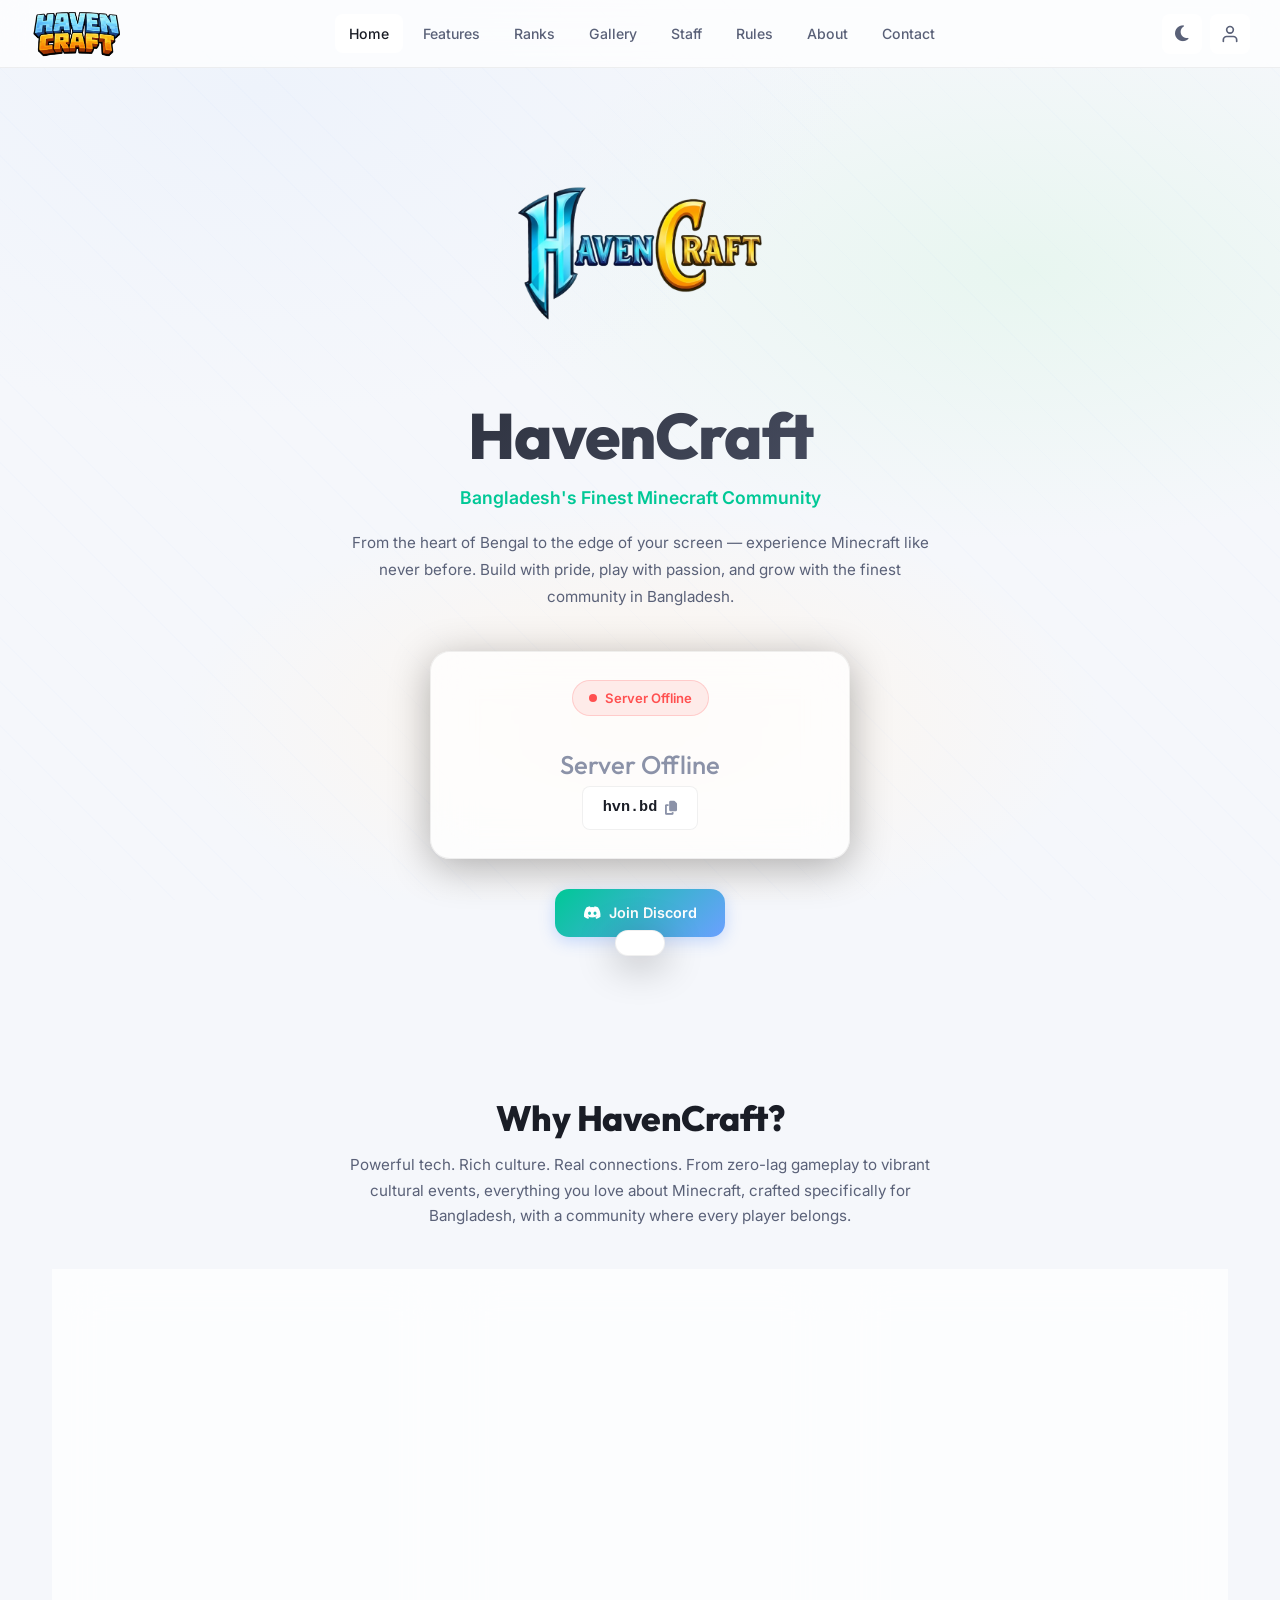
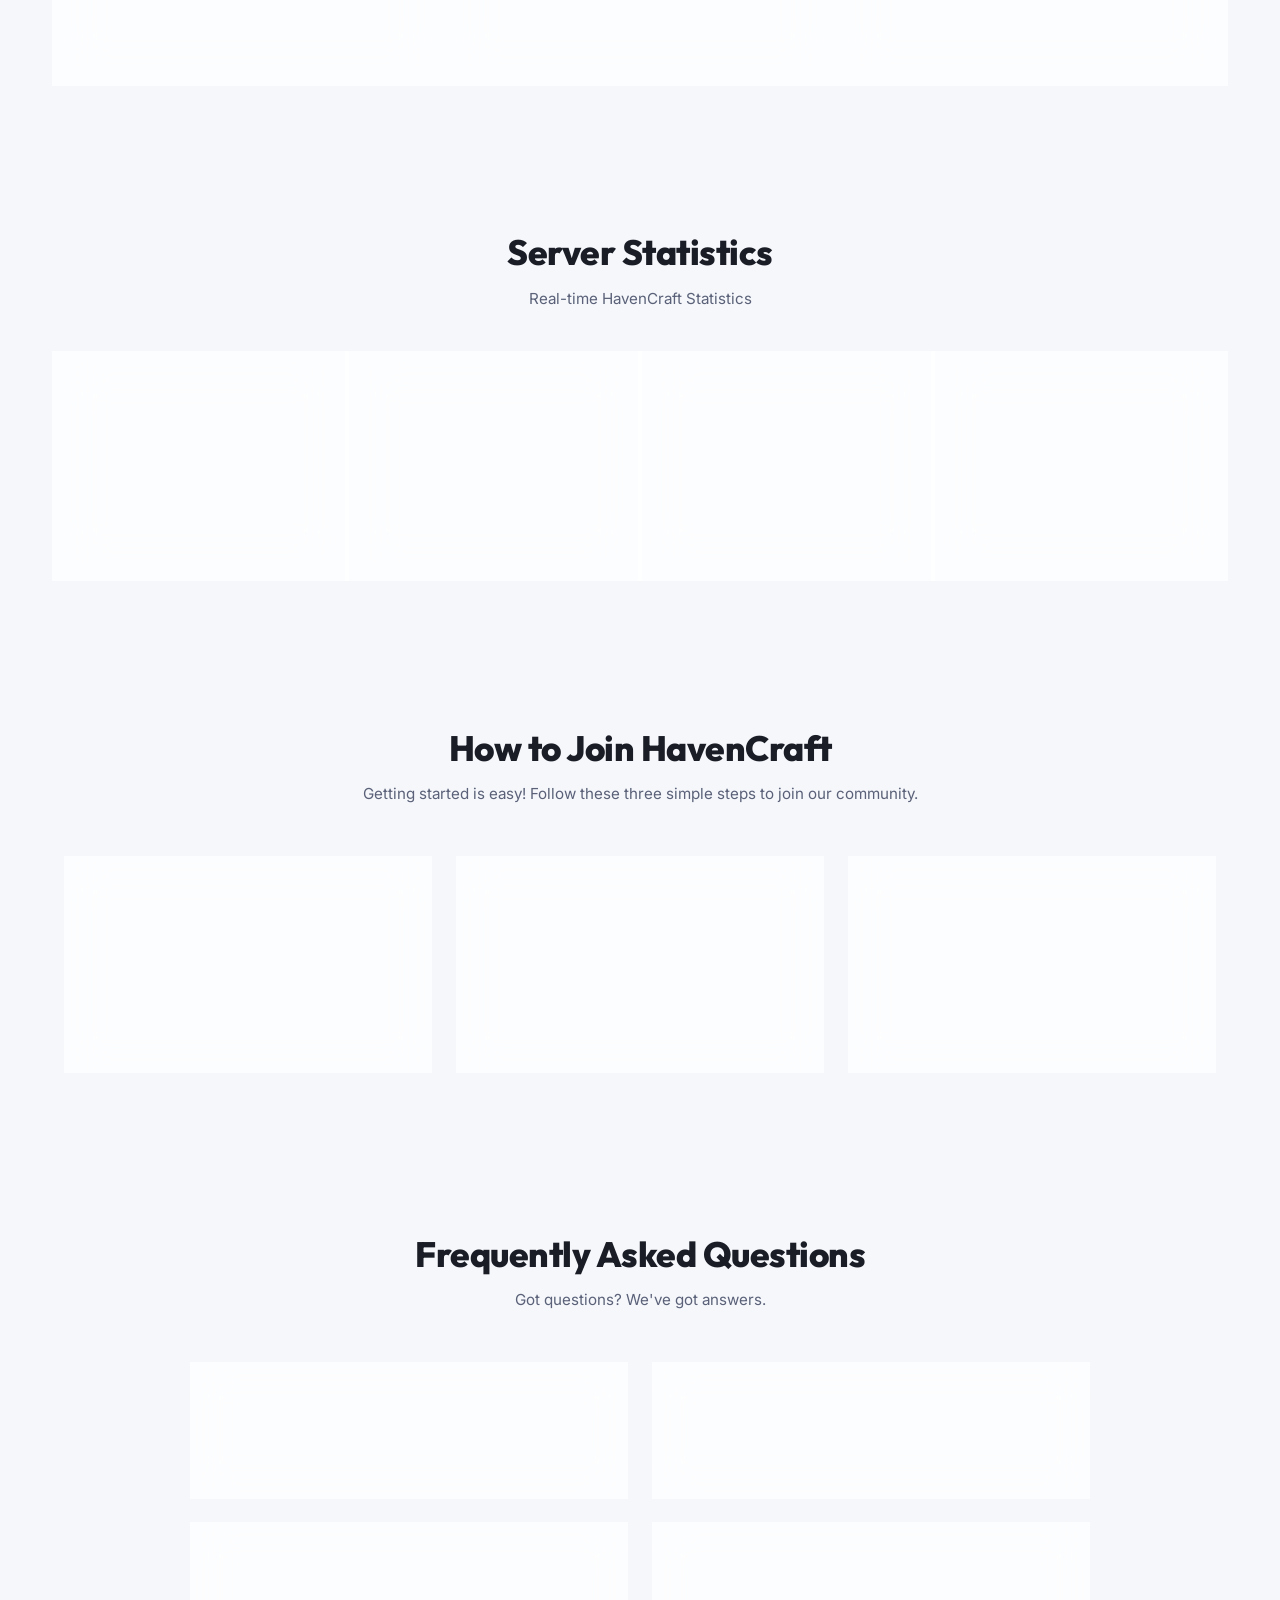
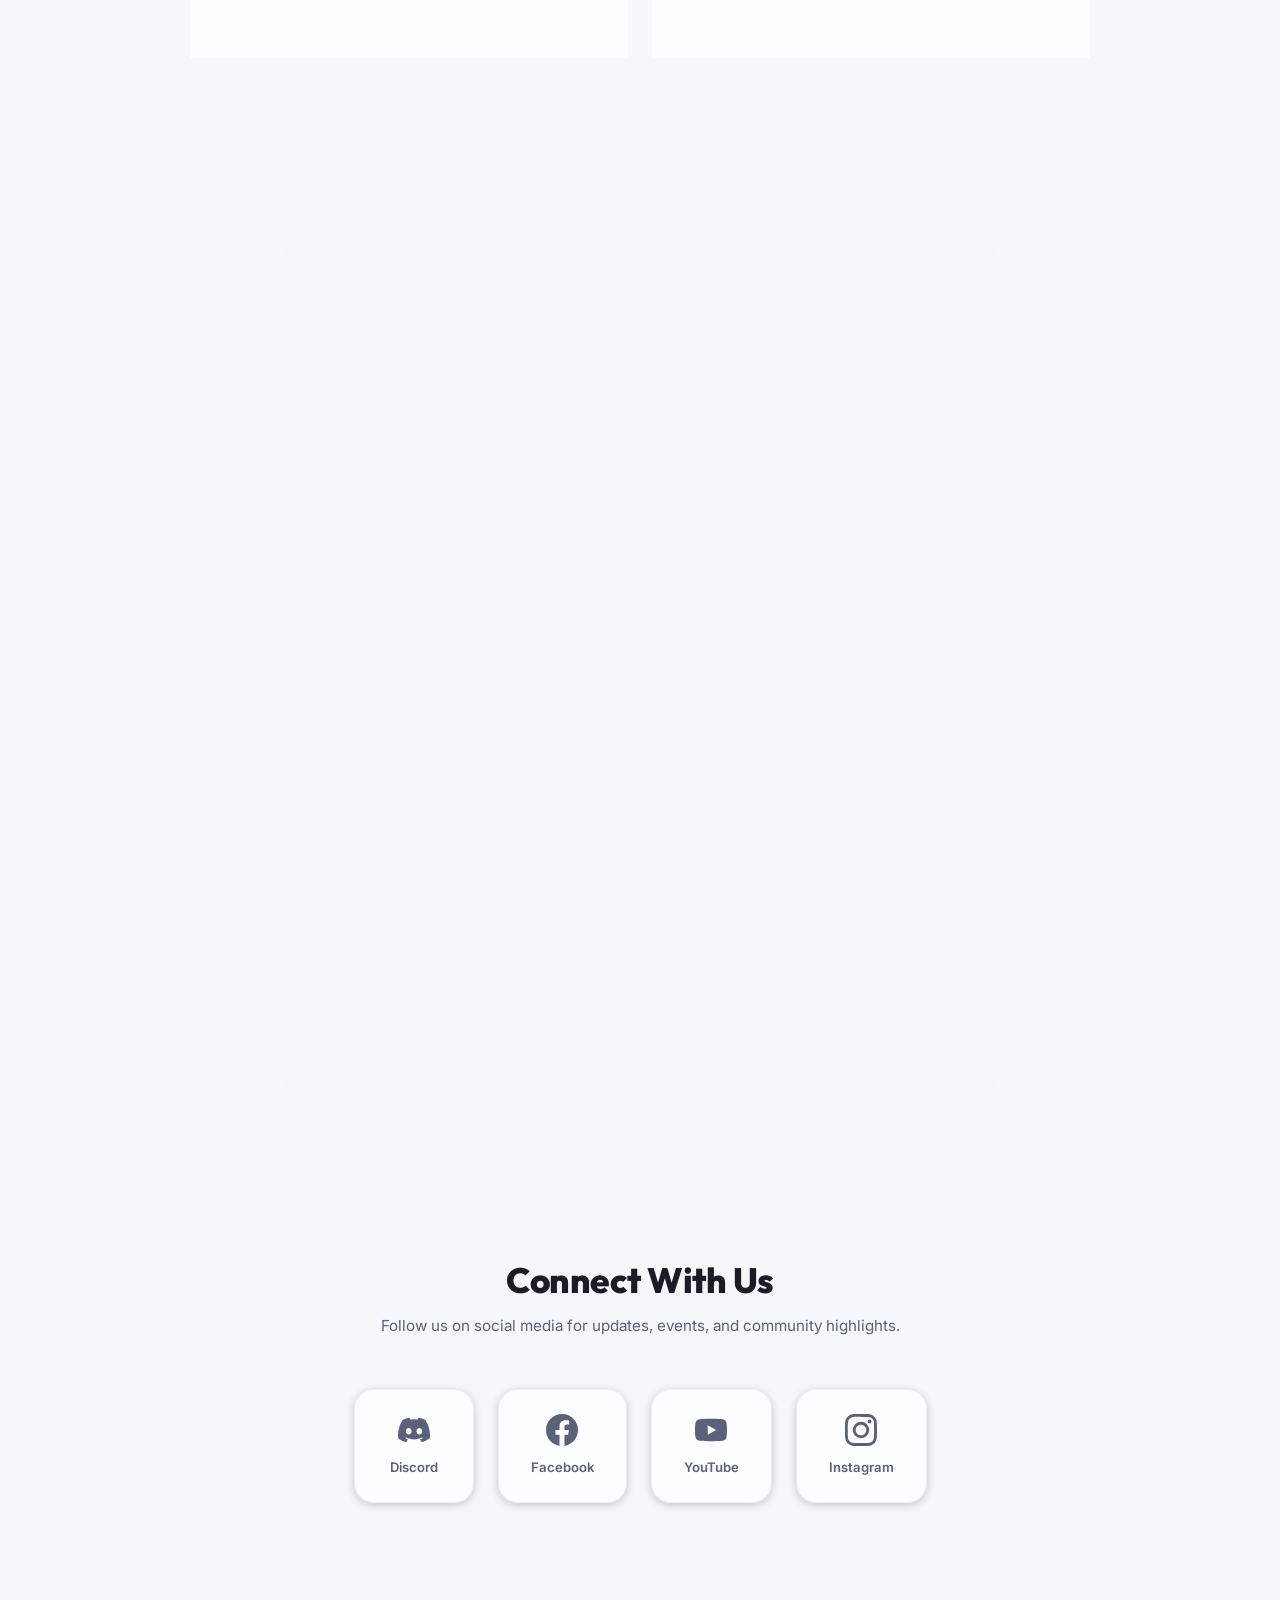
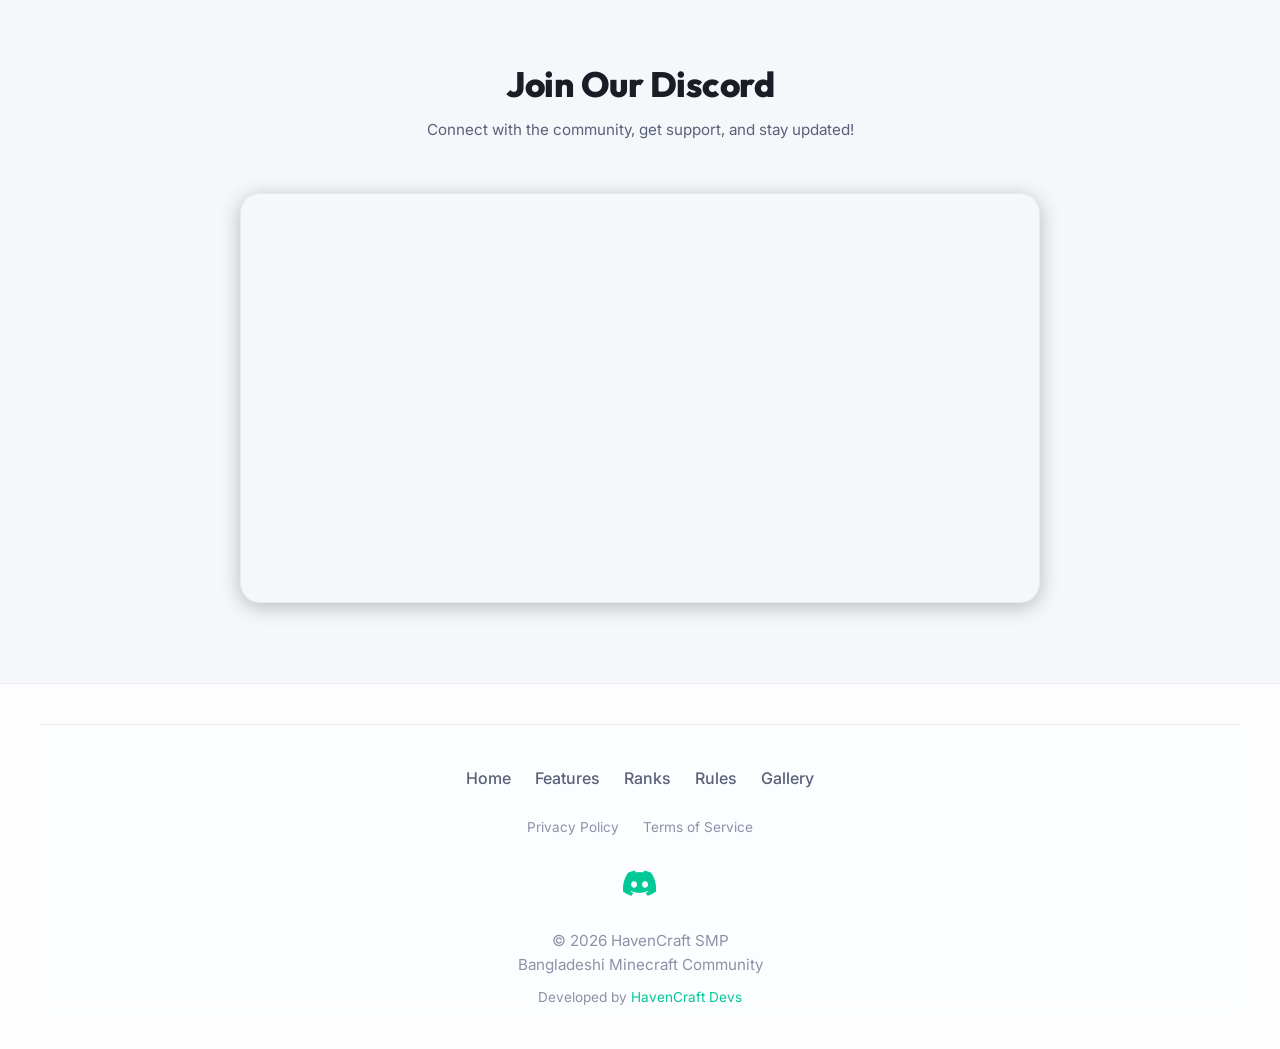
==== commit 770ff0a4: "Update index.html" ====
--- a/index.html
+++ b/index.html
@@ -426,7 +426,7 @@
                 <div class="cta-buttons">
                     <a href="https://discord.gg/3bBUcqCyz4" class="btn btn-primary btn-sm" target="_blank"
                         rel="noopener noreferrer"><i class="fa-brands fa-discord"></i> Discord Community</a>
-                    <a href="#" class="btn btn-accent btn-sm" target="_blank" rel="noopener noreferrer"><i
+                    <a href="https://havencraft.pro/rank/" class="btn btn-accent btn-sm" target="_blank" rel="noopener noreferrer"><i
                             class="fa-solid fa-shopping-cart"></i> Store</a>
                 </div>
 
